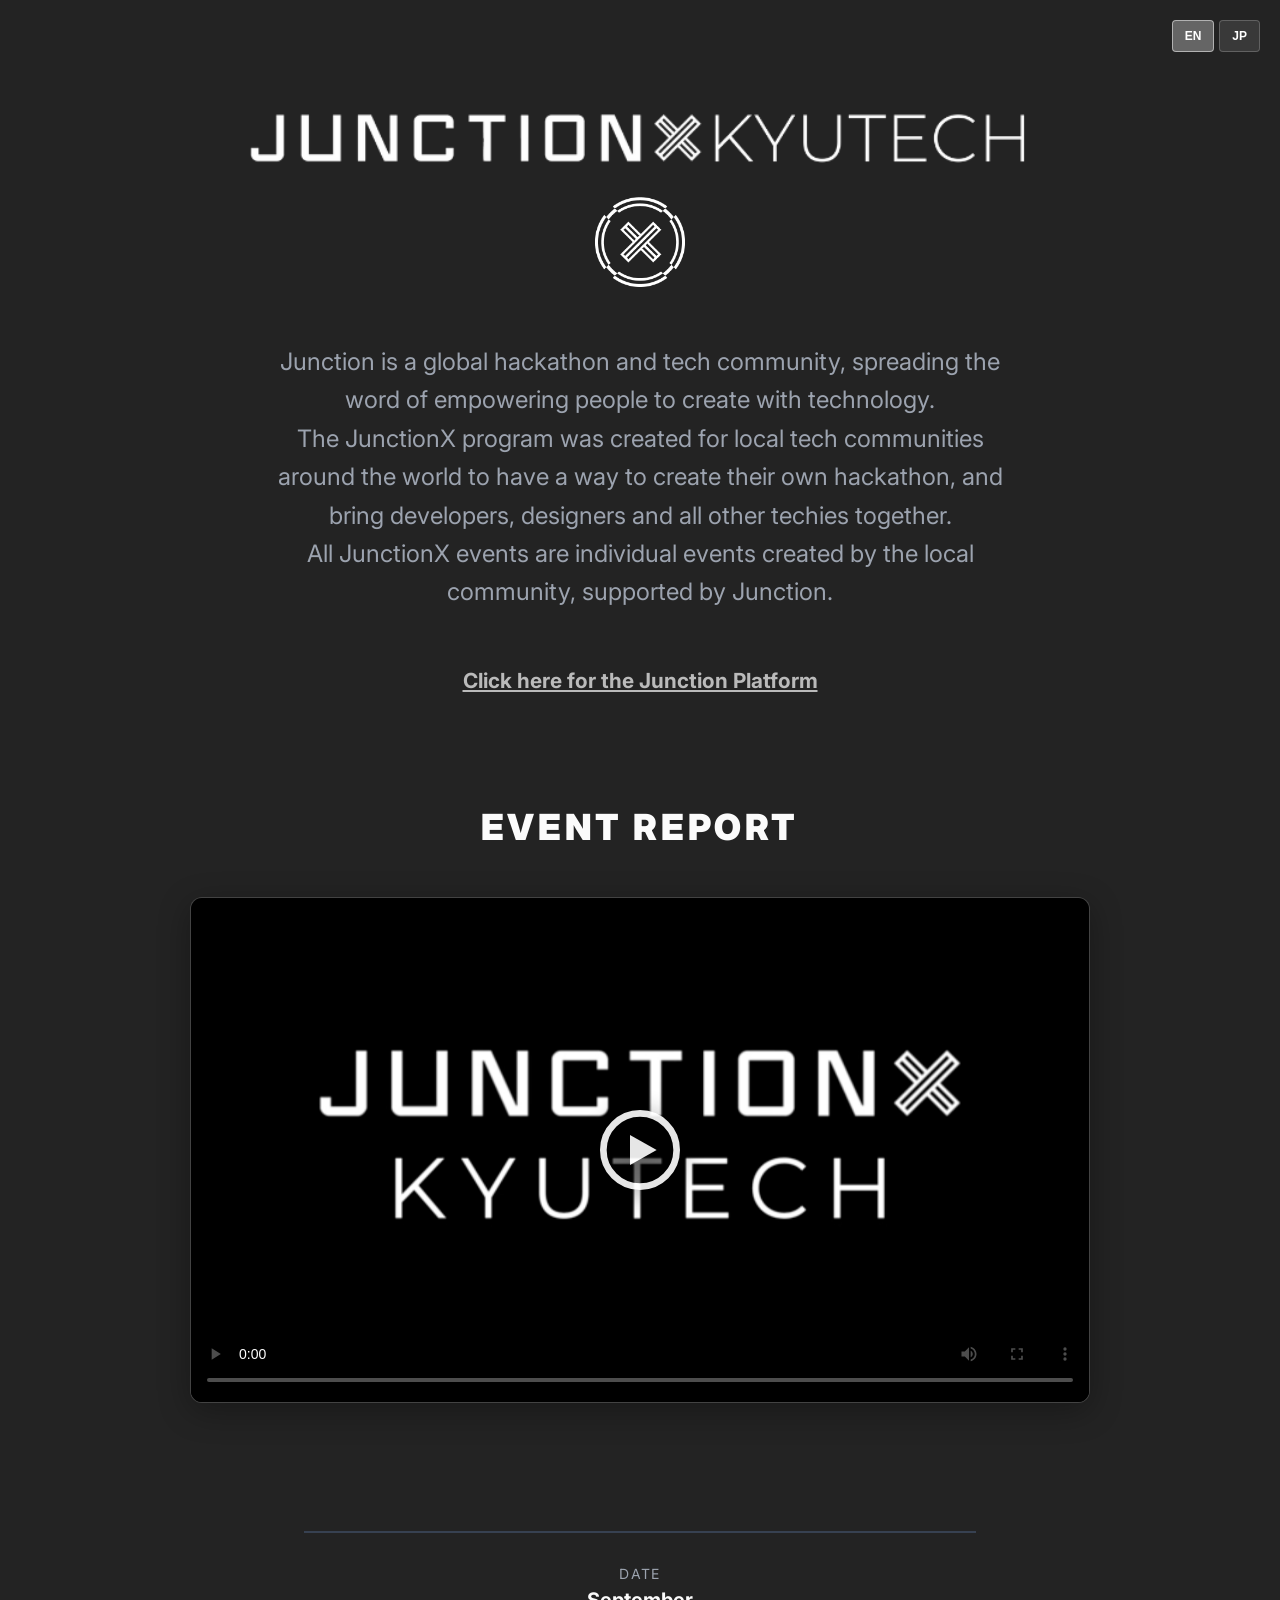
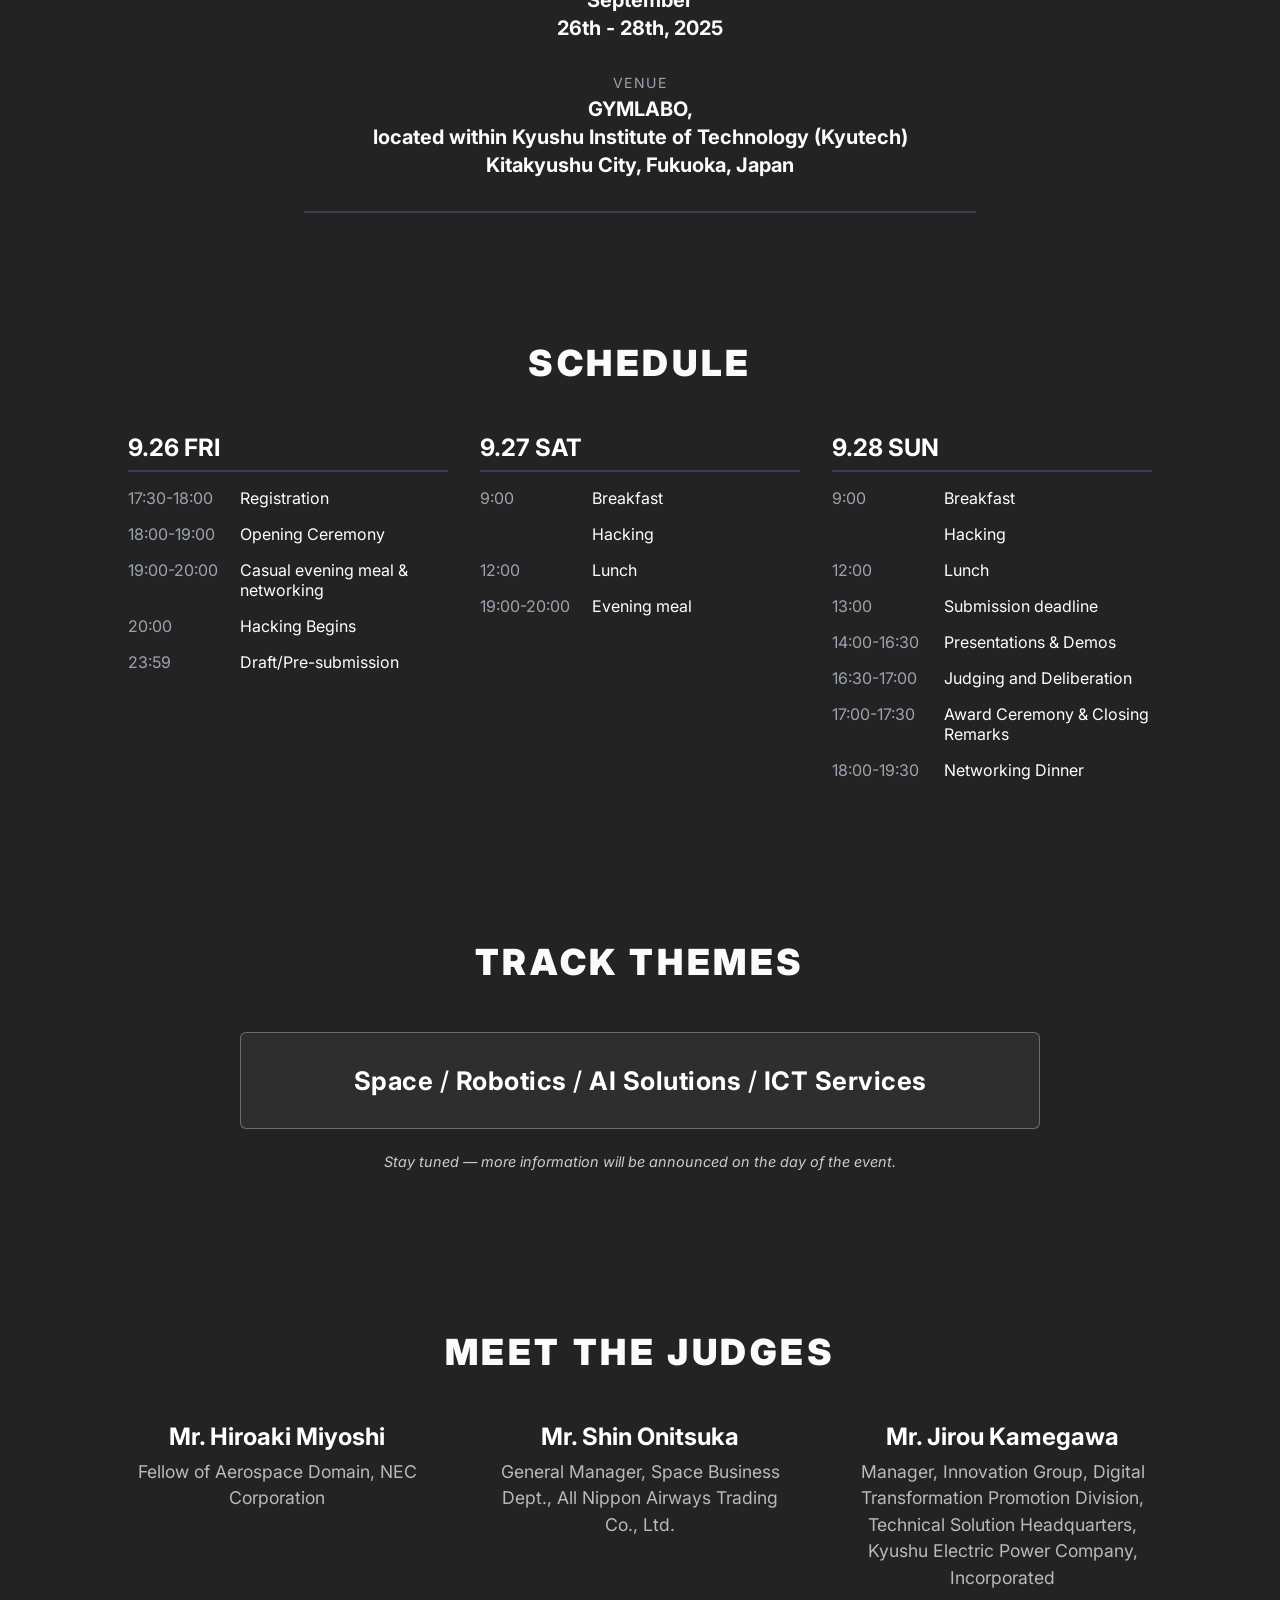
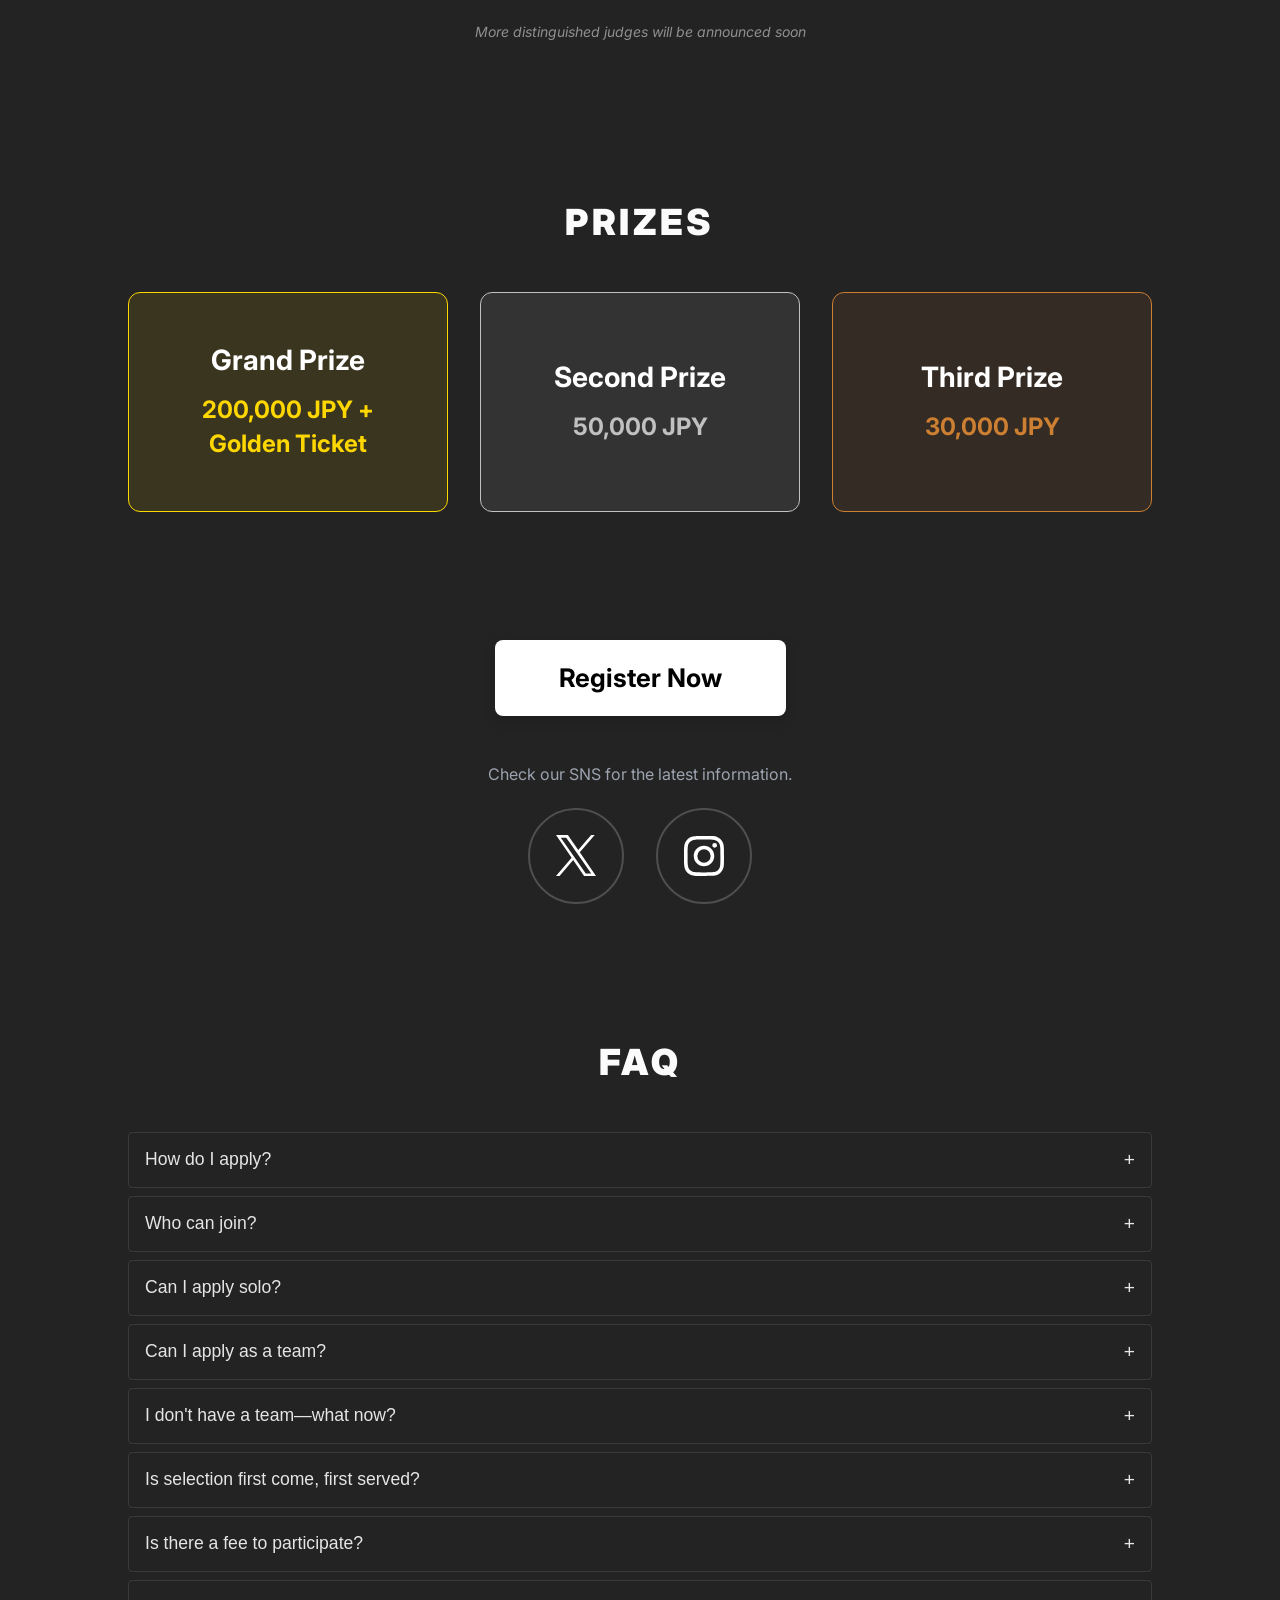
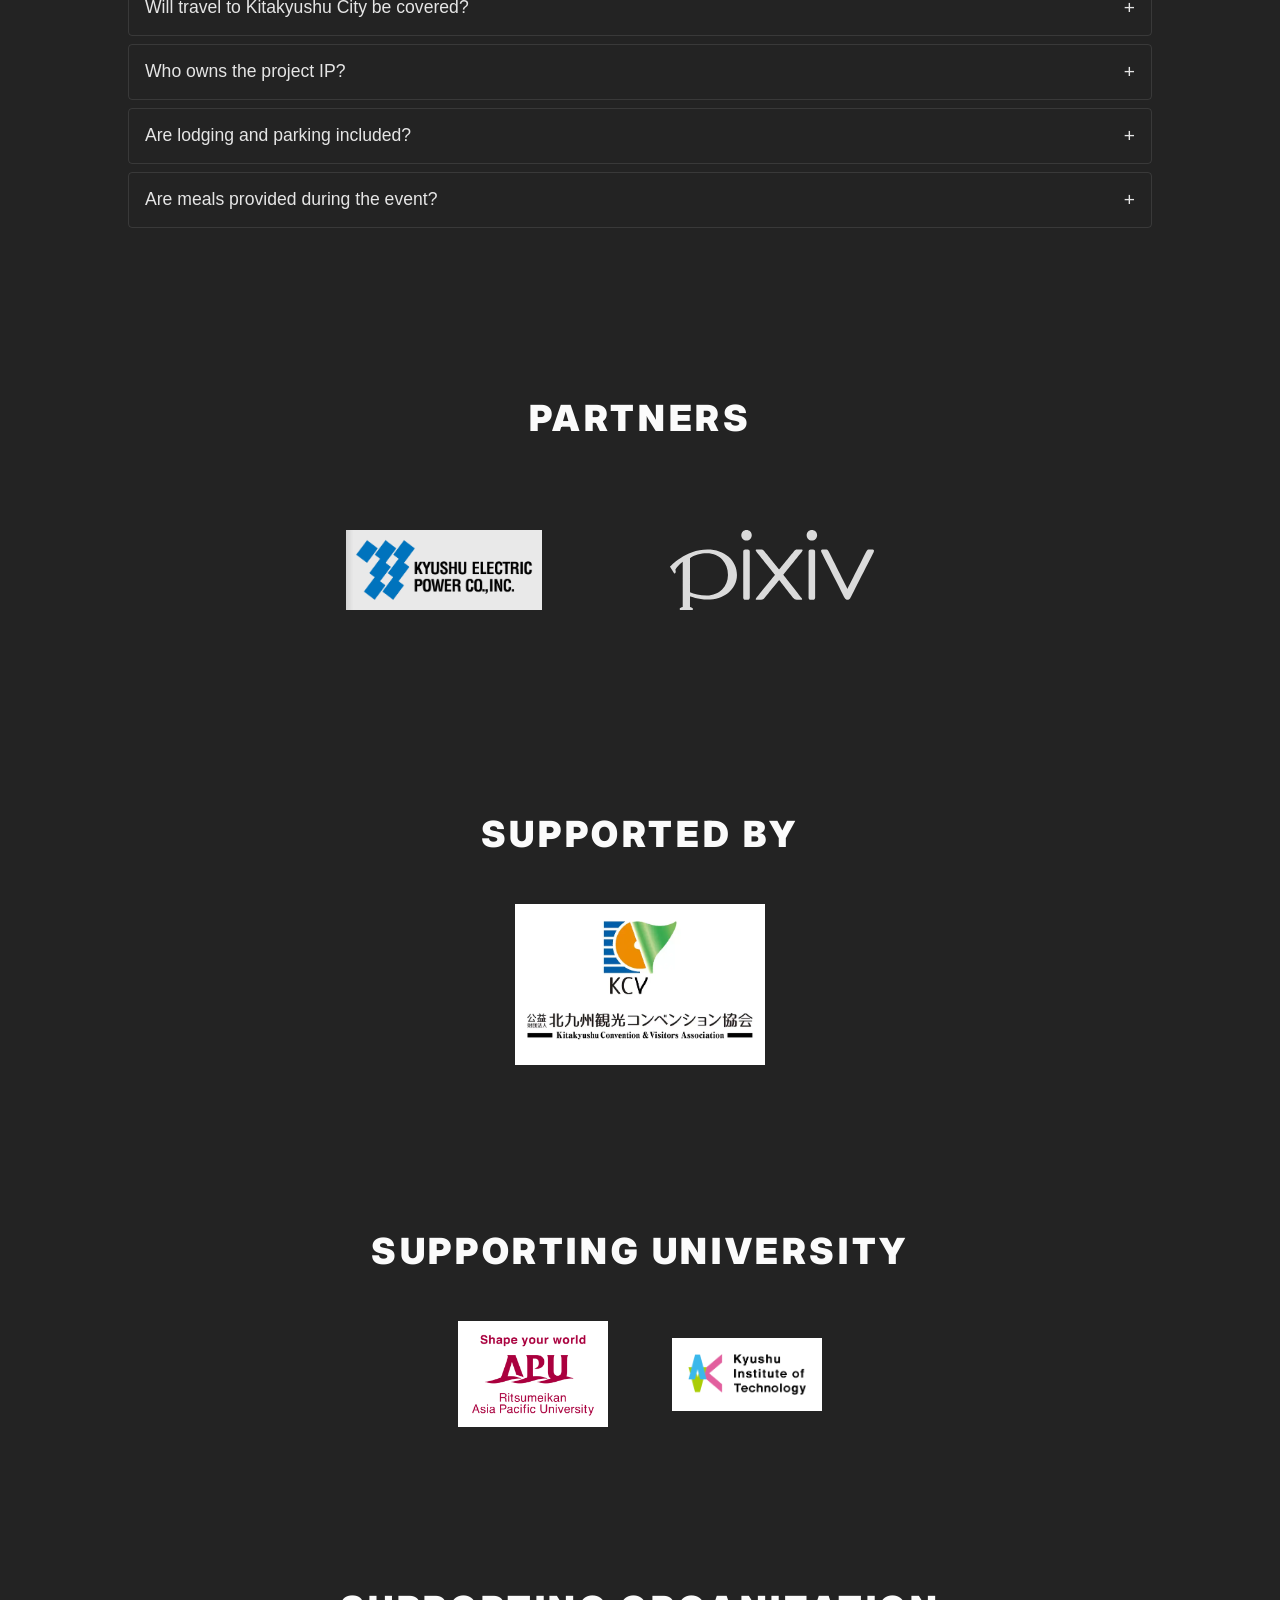
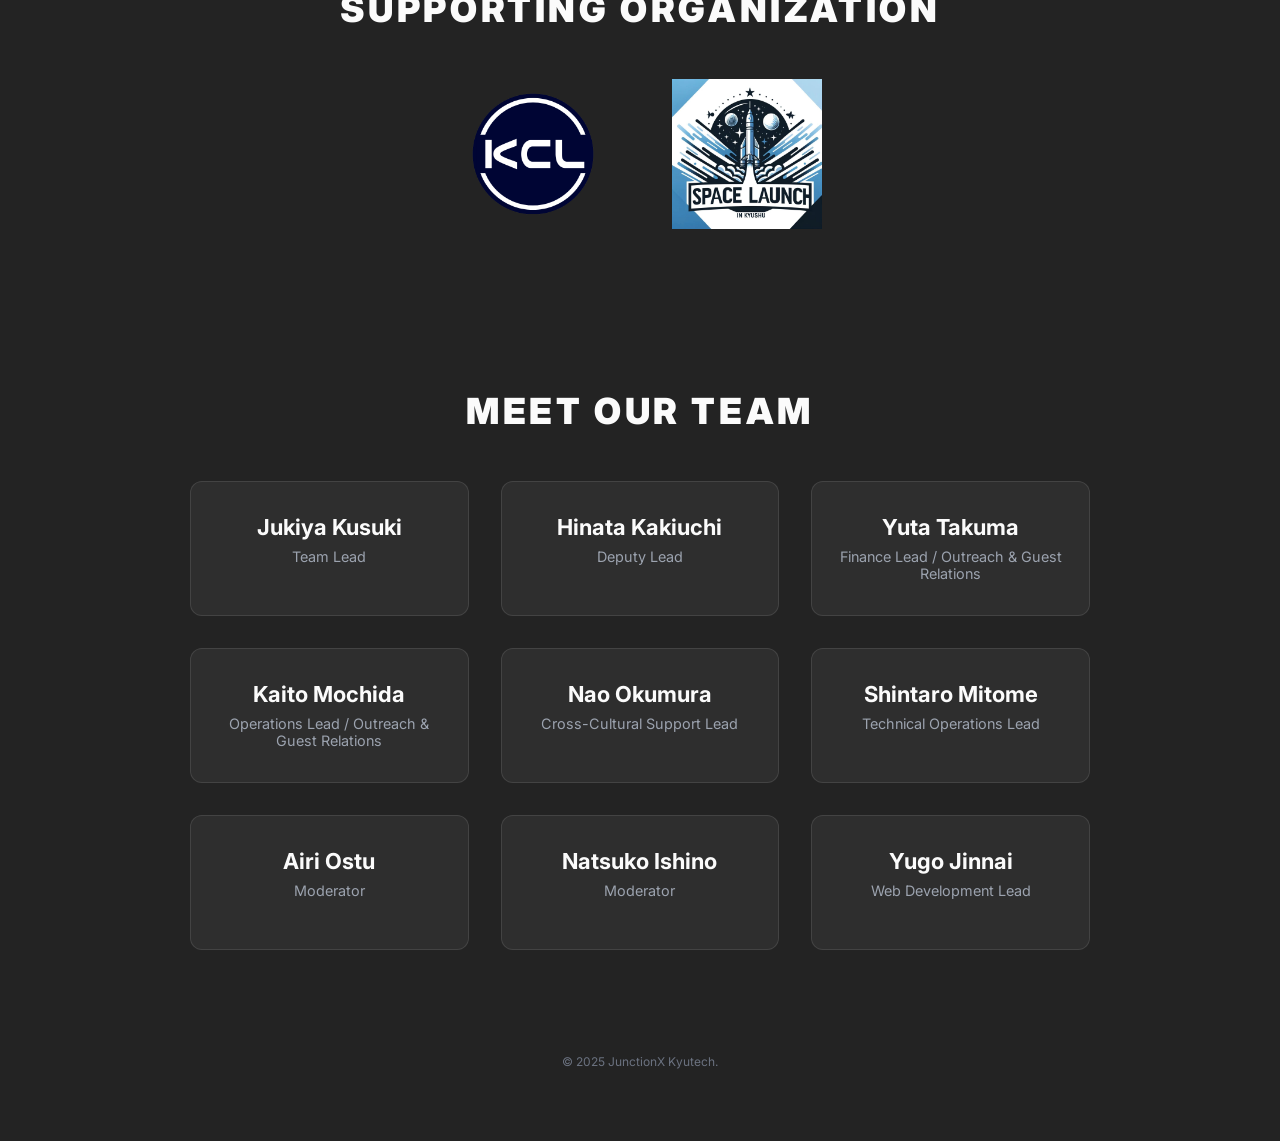
==== 2025/index.html @ 06c4f477 "2025用を別フォルダに移動" ====
<!DOCTYPE html>
<html lang="ja">
  <head>
    <meta charset="UTF-8" />
    <meta name="viewport" content="width=device-width, initial-scale=1.0" />

    <!-- Androidブラウザ向けの追加設定 -->
    <meta name="format-detection" content="telephone=no" />
    <meta name="mobile-web-app-capable" content="yes" />

    <title>
      JunctionX Kyutech | Hackathon 2025 at Kyushu Institute of Technology
    </title>
    <meta
      name="description"
      content="JunctionX Kyutech | A large-scale hackathon held Sept 26-28, 2025, at Kyushu Institute of Technology (Kitakyushu). Compete with ideas and technology to create the future. Register now!"
    />

    <!-- CSSファイル -->
    <link rel="stylesheet" href="style.css" />

    <!-- Google Fonts -->
    <link rel="preconnect" href="https://fonts.googleapis.com" />
    <link rel="preconnect" href="https://fonts.gstatic.com" crossorigin />

    <!-- ファビコン -->
    <link rel="icon" type="image/x-icon" href="images/favicon.ico" />
  </head>
  <body>
    <!-- 言語切り替えボタン -->
    <div class="language-switcher">
      <button id="lang-en" class="lang-btn active">EN</button>
      <button id="lang-ja" class="lang-btn">JP</button>
    </div>

    <div class="container">
      <main>
        <!-- メインタイトルとキャッチコピー -->
        <div class="main-title fade-in-up delay-1">
          <img
            src="images/junction-x-logo-pc.png"
            alt="JunctionX Kyutech Main Visual"
            class="main-visual-pc"
          />
          <img
            src="images/junction-x-logo-sp.png"
            alt="JunctionX Kyutech Main Visual"
            class="main-visual-sp"
          />
          <img
            src="images/junction-x-logo-circle.png"
            alt="Junction X Logo"
            class="logo"
          />
        </div>

        <!-- Junctionについて -->
        <div class="about-junction fade-in-up delay-1">
          <p
            class="about-text"
            data-en="Junction is a global hackathon and tech community, spreading the word of empowering people to create with technology. <br/>The JunctionX program was created for local tech communities around the world to have a way to create their own hackathon, and bring developers, designers and all other techies together. <br/>All JunctionX events are individual events created by the local community, supported by Junction."
            data-ja="Junctionは、テクノロジーを駆使して創造する力を広める、グローバルなハッカソンおよびテックコミュニティです。<br/>JunctionXは、世界各地のテックコミュニティが独自のハッカソンを開催し、開発者やデザイナーをはじめとする技術者が集う場を提供するために作られました。<br/>すべてのJunctionXイベントは、各地のコミュニティが主体となり、Junctionがサポートする形で個別に開催されています。"
          >
            Junction is a global hackathon and tech community, spreading the
            word of empowering people to create with technology. The JunctionX
            program was created for local tech communities around the world to
            have a way to create their own hackathon, and bring developers,
            designers and all other techies together. All JunctionX events are
            individual events created by the local community, supported by
            Junction.
          </p>
        </div>

        <!-- Junction Platform リンク -->
        <div class="junction-platform-link fade-in-up delay-2">
          <a
            href="https://eu.junctionplatform.com/events/junctionx-kyutech-3"
            target="_blank"
            class="platform-link"
            data-en="Click here for the Junction Platform"
            data-ja="Junction Platformはこちら"
          >
            Click here for the Junction Platform
          </a>
        </div>

        <!-- 動画セクション -->
        <section class="content-section video-section fade-in-up delay-2">
          <h2 class="section-title">EVENT REPORT</h2>
          <div class="video-container">
            <video
              id="eventVideo"
              controls
              preload="metadata"
              poster="images/video-thumbnail.png"
              loop
            >
              <source src="videos/report.mp4" type="video/mp4" />
              <p
                class="video-fallback"
                data-en="Your browser does not support the video tag. Please try using a modern browser."
                data-ja="お使いのブラウザは動画の再生に対応していません。最新のブラウザをご利用ください。"
              >
                Your browser does not support the video tag. Please try using a
                modern browser.
              </p>
            </video>
            <button class="video-play-button" id="videoPlayButton">
              <svg
                viewBox="0 0 24 24"
                fill="none"
                xmlns="http://www.w3.org/2000/svg"
              >
                <circle
                  cx="12"
                  cy="12"
                  r="11"
                  stroke="white"
                  stroke-width="2"
                  fill="rgba(0,0,0,0.5)"
                />
                <path d="M9 7.5L17 12L9 16.5V7.5Z" fill="white" />
              </svg>
            </button>
          </div>
        </section>

        <!-- イベント詳細 -->
        <div class="event-details fade-in-up delay-2">
          <div class="event-info">
            <div class="info-item">
              <p class="info-label" data-en="DATE" data-ja="開催日">DATE</p>
              <p
                class="info-value"
                data-en="September<br/>26th - 28th, 2025"
                data-ja="2025年9月26日〜28日"
              >
                September<br />26th - 28th, 2025
              </p>
            </div>
            <div class="info-item">
              <p class="info-label" data-en="VENUE" data-ja="会場">VENUE</p>
              <p
                class="info-value"
                data-en="GYMLABO, <br/>located within Kyushu Institute of Technology (Kyutech) <br/>Kitakyushu City, Fukuoka, Japan"
                data-ja="GYMLABO<br/>九州工業大学内<br/>福岡県北九州市"
              >
                GYMLABO, <br />
                located within Kyushu Institute of Technology (Kyutech) <br />
                Kitakyushu City, Fukuoka, Japan
              </p>
            </div>
          </div>
        </div>

        <!-- タイムテーブル -->
        <section class="content-section schedule-section fade-in-up delay-3">
          <h2 class="section-title">SCHEDULE</h2>
          <div class="schedule-grid">
            <!-- Day 1 -->
            <div class="day-schedule">
              <h3>9.26 FRI</h3>
              <ul>
                <li>
                  <time>17:30-18:00</time>
                  <span data-en="Registration" data-ja="受付"
                    >Registration</span
                  >
                </li>
                <li>
                  <time>18:00-19:00</time>
                  <span data-en="Opening Ceremony" data-ja="開会式"
                    >Opening Ceremony</span
                  >
                </li>
                <li>
                  <time>19:00-20:00</time>
                  <span
                    data-en="Casual evening meal & networking"
                    data-ja="軽食・懇親会"
                    >Casual evening meal & networking</span
                  >
                </li>
                <li>
                  <time>20:00</time>
                  <span data-en="Hacking Begins" data-ja="ハッキング開始"
                    >Hacking Begins</span
                  >
                </li>
                <li>
                  <time>23:59</time>
                  <span data-en="Draft/Pre-submission" data-ja="ドラフト提出"
                    >Draft/Pre-submission</span
                  >
                </li>
              </ul>
            </div>
            <!-- Day 2 -->
            <div class="day-schedule">
              <h3>9.27 SAT</h3>
              <ul>
                <li>
                  <time>9:00</time>
                  <span data-en="Breakfast" data-ja="朝食">Breakfast</span>
                </li>
                <li>
                  <time></time>
                  <span data-en="Hacking" data-ja="ハッキング">Hacking</span>
                </li>
                <li>
                  <time>12:00</time>
                  <span data-en="Lunch" data-ja="昼食">Lunch</span>
                </li>
                <li>
                  <time>19:00-20:00</time>
                  <span data-en="Evening meal" data-ja="夕食"
                    >Evening meal</span
                  >
                </li>
              </ul>
            </div>
            <!-- Day 3 -->
            <div class="day-schedule">
              <h3>9.28 SUN</h3>
              <ul>
                <li>
                  <time>9:00</time>
                  <span data-en="Breakfast" data-ja="朝食">Breakfast</span>
                </li>
                <li>
                  <time></time>
                  <span data-en="Hacking" data-ja="ハッキング">Hacking</span>
                </li>
                <li>
                  <time>12:00</time>
                  <span data-en="Lunch" data-ja="昼食">Lunch</span>
                </li>
                <li>
                  <time>13:00</time>
                  <span data-en="Submission deadline" data-ja="提出締切"
                    >Submission deadline</span
                  >
                </li>
                <li>
                  <time>14:00-16:30</time>
                  <span
                    data-en="Presentations & Demos"
                    data-ja="プレゼンテーション・デモ"
                    >Presentations & Demos</span
                  >
                </li>
                <li>
                  <time>16:30-17:00</time>
                  <span data-en="Judging and Deliberation" data-ja="審査"
                    >Judging and Deliberation</span
                  >
                </li>
                <li>
                  <time>17:00-17:30</time>
                  <span
                    data-en="Award Ceremony & Closing Remarks"
                    data-ja="表彰式・閉会式"
                    >Award Ceremony & Closing Remarks</span
                  >
                </li>
                <li>
                  <time>18:00-19:30</time>
                  <span data-en="Networking Dinner" data-ja="交流ディナー"
                    >Networking Dinner</span
                  >
                </li>
              </ul>
            </div>
          </div>
        </section>

        <!-- トラックテーマセクション -->
        <section
          class="content-section track-themes-section fade-in-up delay-3"
        >
          <h2 class="section-title">TRACK THEMES</h2>
          <div class="track-themes-content">
            <p class="track-themes-list">
              <strong class="track-highlight"
                >Space <span>/</span><br />
                Robotics <span>/</span><br />
                AI Solutions <span>/</span><br />
                ICT Services</strong
              >
            </p>
            <p class="track-themes-note">
              <span
                data-en="Stay tuned — more information will be announced on the day of the event."
                data-ja="続報をお待ちください。詳細はイベント当日に発表されます。"
                >Stay tuned — more information will be announced on the day of
                the event.</span
              >
            </p>
          </div>
        </section>

        <!-- 審査員セクション -->
        <section class="content-section judges-section fade-in-up delay-3">
          <h2 class="section-title">MEET THE JUDGES</h2>
          <div class="judges-grid">
            <div class="judge-item">
              <h3
                class="judge-name"
                data-en="Mr. Hiroaki Miyoshi"
                data-ja="三好 弘晃氏"
              >
                Mr. Hiroaki Miyoshi
              </h3>
              <p
                class="judge-title"
                data-en="Fellow of Aerospace Domain, NEC Corporation"
                data-ja="NEC Fellow（航空宇宙領域）"
              >
                Fellow of Aerospace Domain, NEC Corporation
              </p>
            </div>
            <div class="judge-item">
              <h3
                class="judge-name"
                data-en="Mr. Shin Onitsuka"
                data-ja="鬼塚 慎一郎氏"
              >
                Mr. Shin Onitsuka
              </h3>
              <p
                class="judge-title"
                data-en="General Manager, Space Business Dept., All Nippon Airways Trading Co., Ltd."
                data-ja="全日空商事株式会社<br/>宇宙ビジネス開発室  室長"
              >
                General Manager, Space Business Dept., All Nippon Airways
                Trading Co., Ltd.
              </p>
            </div>
            <div class="judge-item">
              <h3
                class="judge-name"
                data-en="Mr. Jirou Kamegawa"
                data-ja="亀川 滋郎氏"
              >
                Mr. Jirou Kamegawa
              </h3>
              <p
                class="judge-title"
                data-en="Manager, Innovation Group, Digital Transformation Promotion Division, Technical Solution Headquarters, Kyushu Electric Power Company, Incorporated"
                data-ja="九州電力株式会社<br/>テクニカルソリューション統括本部<br/>ＤＸ推進本部<br/>イノベーショングループ長"
              >
                Manager, Innovation Group, Digital Transformation Promotion
                Division, Technical Solution Headquarters, Kyushu Electric Power
                Company, Incorporated
              </p>
            </div>
          </div>
          <p
            class="judges-note"
            data-en="More distinguished judges will be announced soon"
            data-ja="追加の審査員は順次発表予定です"
          >
            More distinguished judges will be announced soon
          </p>
        </section>

        <!-- 賞金セクション -->
        <section class="content-section prizes-section fade-in-up delay-3">
          <h2 class="section-title">PRIZES</h2>
          <div class="prizes-grid">
            <div class="prize-item grand-prize">
              <h3 class="prize-title" data-en="Grand Prize" data-ja="最優秀賞">
                Grand Prize
              </h3>
              <p
                class="prize-amount"
                data-en="200,000 JPY + Golden Ticket"
                data-ja="200,000円 + ゴールデンチケット"
              >
                200,000 JPY + Golden Ticket
              </p>
            </div>
            <div class="prize-item second-prize">
              <h3 class="prize-title" data-en="Second Prize" data-ja="第2位">
                Second Prize
              </h3>
              <p class="prize-amount" data-en="50,000 JPY" data-ja="50,000円">
                50,000 JPY
              </p>
            </div>
            <div class="prize-item third-prize">
              <h3 class="prize-title" data-en="Third Prize" data-ja="第3位">
                Third Prize
              </h3>
              <p class="prize-amount" data-en="30,000 JPY" data-ja="30,000円">
                30,000 JPY
              </p>
            </div>
          </div>
        </section>

        <!-- 申し込みボタンとSNSリンク -->
        <div class="entry-section fade-in-up delay-4">
          <a
            href="#"
            class="entry-button"
            data-en="Register Now"
            data-ja="エントリーはこちら"
            >Register Now</a
          >
          <p
            class="sns-info"
            data-en="Check our SNS for the latest information."
            data-ja="最新情報はSNSでチェック"
          >
            Check our SNS for the latest information.
          </p>
          <div class="sns-links">
            <a
              href="https://x.com/junctionx_9tech"
              aria-label="X (formerly Twitter) Link"
              target="_blank"
              class="x-logo"
            >
              <img src="images/sns/x-logo.svg" alt="X Logo" />
            </a>
            <a
              href="https://www.instagram.com/junctionx_9tech"
              aria-label="Instagram Link"
              target="_blank"
              class="instagram-logo"
            >
              <img src="images/sns/instagram-logo.svg" alt="Instagram Logo" />
            </a>
          </div>
        </div>

        <!-- FAQ セクション -->
        <section class="content-section faq-section fade-in-up delay-4">
          <h2 class="section-title">FAQ</h2>
          <!-- FAQアイテムはfaq.jsで動的に生成されます -->
        </section>

        <!-- パートナーセクション -->
        <section
          class="content-section partners-section fade-in-up delay-3"
          id="partners-section"
          style="display: none"
        >
          <h2 class="section-title">PARTNERS</h2>
          <div class="partners-slider" id="partners-slider">
            <div class="partners-track" id="partners-track">
              <!-- パートナーロゴは JavaScript で動的に生成されます -->
            </div>
          </div>
        </section>

        <!-- Supported by セクション -->
        <section
          class="content-section supported-by-section fade-in-up delay-4"
        >
          <h2 class="section-title">SUPPORTED BY</h2>
          <div class="supported-by-logos">
            <div class="supported-by-logo junction">
              <img src="images/supporter/kcv.png" alt="kcv" class="kcv" />
            </div>
          </div>
        </section>

        <!-- Supporting University セクション -->
        <section
          class="content-section supporting-university-section fade-in-up delay-4"
        >
          <h2 class="section-title">SUPPORTING UNIVERSITY</h2>
          <div class="university-logos">
            <div class="university-logo apu">
              <img
                src="images/university/apu.png"
                alt="Ritsumeikan Asia Pacific University"
              />
            </div>
            <div class="university-logo kit">
              <img
                src="images/university/kit.png"
                alt="Kyushu Institute of Technology"
              />
            </div>
          </div>
        </section>

        <!-- Supporting Organization セクション -->
        <section
          class="content-section supporting-organization-section fade-in-up delay-4"
        >
          <h2 class="section-title">SUPPORTING ORGANIZATION</h2>
          <div class="organization-logos">
            <div class="organization-logo kcl">
              <img src="images/organization/kcl.png" alt="Kyutech Code Lab" />
            </div>
            <div class="organization-logo space-launch">
              <img
                src="images/organization/space-launch.jpg"
                alt="Space Launch"
              />
            </div>
          </div>
        </section>

        <!-- Meet Our Team セクション -->
        <section class="content-section team-section fade-in-up delay-4">
          <h2 class="section-title">MEET OUR TEAM</h2>
          <div class="team-grid">
            <div class="team-member">
              <h3 class="member-name">Jukiya Kusuki</h3>
              <p class="member-role">Team Lead</p>
            </div>
            <div class="team-member">
              <h3 class="member-name">Hinata Kakiuchi</h3>
              <p class="member-role">Deputy Lead</p>
            </div>
            <div class="team-member">
              <h3 class="member-name">Yuta Takuma</h3>
              <p class="member-role">
                Finance Lead / Outreach & Guest Relations
              </p>
            </div>
            <div class="team-member">
              <h3 class="member-name">Kaito Mochida</h3>
              <p class="member-role">
                Operations Lead / Outreach & Guest Relations
              </p>
            </div>
            <div class="team-member">
              <h3 class="member-name">Nao Okumura</h3>
              <p class="member-role">Cross-Cultural Support Lead</p>
            </div>
            <div class="team-member">
              <h3 class="member-name">Shintaro Mitome</h3>
              <p class="member-role">Technical Operations Lead</p>
            </div>
            <div class="team-member">
              <h3 class="member-name">Airi Ostu</h3>
              <p class="member-role">Moderator</p>
            </div>
            <div class="team-member">
              <h3 class="member-name">Natsuko Ishino</h3>
              <p class="member-role">Moderator</p>
            </div>
            <div class="team-member">
              <h3 class="member-name">Yugo Jinnai</h3>
              <p class="member-role">Web Development Lead</p>
            </div>
          </div>
        </section>
      </main>

      <!-- フッター -->
      <footer class="fade-in-up delay-5">
        <p class="footer-text">&copy; 2025 JunctionX Kyutech.</p>
      </footer>
    </div>

    <!-- JavaScript ファイルを読み込みます -->
    <script src="script/partners.js"></script>
    <script src="script/faq.js"></script>
    <script src="script/script.js"></script>
    <script src="script/i18n.js"></script>
  </body>
</html>
---- 2025/style.css ----
/* Google Fonts (Inter) を読み込みます */
@import url("https://fonts.googleapis.com/css2?family=Inter:wght@400;700;900&display=swap");

/* リセットCSS */
* {
  margin: 0;
  padding: 0;
  box-sizing: border-box;
}

/* HTML要素とBody要素の背景色を明示的に設定（Androidブラウザ対応） */
html {
  background-color: #232323;
  background: #232323;
}

/* Interフォントを全体に適用します */
body {
  font-family: "Inter", "Noto Sans JP", sans-serif;
  -webkit-font-smoothing: antialiased;
  -moz-osx-font-smoothing: grayscale;
  background-color: #232323;
  background: #232323; /* Androidブラウザ用のフォールバック */
  color: #fbfbfb;
  min-height: 100vh; /* 高さを確実に設定 */
}

/* 言語切り替えボタンのスタイル */
.language-switcher {
  position: fixed;
  top: 20px;
  right: 20px;
  z-index: 1000;
  display: flex;
  gap: 5px;
}

.lang-btn {
  padding: 8px 12px;
  background: rgba(255, 255, 255, 0.1);
  border: 1px solid rgba(255, 255, 255, 0.2);
  color: white;
  border-radius: 4px;
  cursor: pointer;
  font-size: 12px;
  font-weight: bold;
  transition: all 0.3s ease;
}

.lang-btn:hover {
  background: rgba(255, 255, 255, 0.2);
}

.lang-btn.active {
  background: rgba(255, 255, 255, 0.3);
  border-color: rgba(255, 255, 255, 0.5);
}

@media (max-width: 768px) {
  .language-switcher {
    top: 10px;
    right: 10px;
  }
}

/* コンテナスタイル */
.container {
  max-width: 1200px;
  margin: 3rem auto;
  padding: 0 1.5rem;
  min-height: 100vh;
  display: flex;
  display: -webkit-flex; /* Androidブラウザ用 */
  flex-direction: column;
  -webkit-flex-direction: column; /* Androidブラウザ用 */
  align-items: center;
  -webkit-align-items: center; /* Androidブラウザ用 */
  justify-content: center;
  -webkit-justify-content: center; /* Androidブラウザ用 */
  text-align: center;
}

/* メインコンテンツ */
main {
  display: flex;
  display: -webkit-flex; /* Androidブラウザ用 */
  flex-direction: column;
  -webkit-flex-direction: column; /* Androidブラウザ用 */
  align-items: center;
  -webkit-align-items: center; /* Androidブラウザ用 */
  justify-content: center;
  -webkit-justify-content: center; /* Androidブラウザ用 */
  width: 100%;
}

/* メインタイトル */
.main-title {
  display: flex;
  flex-direction: column;
  align-items: center;
  gap: 2rem;
  padding-top: 4rem;

  .main-visual-pc {
    width: 120%;
    /* max-width: 900px; */
    height: auto;
  }
}

.main-visual-sp {
  display: none;
}

@media (max-width: 768px) {
  .main-title {
    padding-top: 2rem;
  }

  .main-visual-pc {
    display: none;
  }

  .main-visual-sp {
    display: block;
    width: 90%;
  }
}

/* ロゴ画像 */
.logo {
  width: 90px;
  height: auto;
}

/* イベント詳細セクション */
.event-details {
  margin: 3rem 0;
  border-top: 2px solid #374151;
  border-bottom: 2px solid #374151;
  width: 100%;
  max-width: 42rem;
  padding: 2rem 0;
}

.event-info {
  display: flex;
  flex-direction: column;
  align-items: center;
  gap: 2rem;
}

.info-item {
  text-align: center;
}

.info-label {
  font-size: 0.875rem;
  color: #9ca3af;
  letter-spacing: 0.1em;
  margin-bottom: 0.25rem;
}

.info-value {
  font-size: 1.25rem;
  font-weight: 700;
  line-height: 1.4;
}

/* Junctionについてセクション */
.about-junction {
  max-width: 800px;
  padding: 1.5rem;
  margin-top: 2rem;
  line-height: 1.6;
  color: #9ca3af;
}

.about-text {
  font-size: 1.25rem;
}

/* Junction Platform リンク */
.junction-platform-link {
  margin: 2rem 0;
}

.platform-link {
  color: #fbfbfb;
  text-decoration: underline;
  font-size: 1.3rem;
  font-weight: 700;
  opacity: 0.7;
  transition: all 0.3s ease;
}

.platform-link:hover {
  color: #d1d5db;
  opacity: 1;
  text-decoration: underline;
}

/* エントリーセクション */
.entry-section {
  width: 100%;
  margin: 3rem;
}

.entry-button {
  background-color: #ffffff;
  color: #000000;
  font-weight: 700;
  font-size: 1.5rem;
  padding: 1.25rem 3.5rem;
  text-decoration: none;
  display: inline-block;
  border: none;
  border-radius: 8px;
  cursor: pointer;
  transition: all 0.3s ease;
  box-shadow: 0 4px 12px rgba(0, 0, 0, 0.15);
  transform: translateY(0);
}

.entry-button:hover {
  background-color: #f0f0f0;
  transform: translateY(-2px);
  box-shadow: 0 6px 16px rgba(0, 0, 0, 0.2);
}

/* モバイル表示での調整 */
@media (max-width: 768px) {
  .entry-button {
    font-size: 1.3rem;
    padding: 1.1rem 2.5rem;
  }
}

/* SNSリンクセクション */
.sns-info {
  margin-top: 3rem;
  margin-bottom: 1.5rem;
  color: #9ca3af;
}

.sns-links {
  display: flex;
  justify-content: center;
  gap: 2rem;
  margin-top: 1rem;
  font-size: 1.125rem;
}

.x-logo,
.instagram-logo {
  display: flex;
  align-items: center;
  justify-content: center;
  width: 6rem;
  height: 6rem;
  border: 2px solid rgba(255, 255, 255, 0.2);
  border-radius: 50%;

  transition: all 0.3s ease;

  img {
    width: 2.5rem;
    height: auto;
  }
}

.x-logo:hover,
.instagram-logo:hover {
  background-color: rgba(255, 255, 255, 0.1);
  border-color: rgba(255, 255, 255, 0.4);
}

.instagram-logo {
  margin-bottom: 0.5rem;
}

/* フッター */
footer {
  width: 100%;
  padding: 1.5rem;
  text-align: center;
}

.footer-text {
  font-size: 0.75rem;
  color: #6b7280;
}

/* アニメーション */
.fade-in-up {
  animation: fadeInUp 1s ease-out forwards;
  opacity: 0;
}

@keyframes fadeInUp {
  from {
    opacity: 0;
    transform: translateY(20px);
  }
  to {
    opacity: 1;
    transform: translateY(0);
  }
}

/* 単純なフェードイン（タイムテーブルで使用） */
.fade-in {
  opacity: 0;
  animation: fadeIn 0.9s ease-out forwards;
}

@keyframes fadeIn {
  from {
    opacity: 0;
  }
  to {
    opacity: 1;
  }
}

/* アニメーションの遅延を設定 */
.delay-1 {
  animation-delay: 0.2s;
}

.delay-2 {
  animation-delay: 0.4s;
}

.delay-3 {
  animation-delay: 0.6s;
}

.delay-4 {
  animation-delay: 0.8s;
}

.delay-5 {
  animation-delay: 1s;
}

/* パートナーセクション */
.partners-section {
  width: 100vw;
  margin: 0;
}

.partners-slider {
  width: 70%;
  min-width: 450px;
  overflow: hidden;
  position: relative;
  padding: 2rem 0;
  margin: 0 auto;
  -webkit-mask-image: linear-gradient(
    to right,
    transparent,
    #000 10%,
    #000 90%,
    transparent
  );
  mask-image: linear-gradient(
    to right,
    transparent,
    #000 10%,
    #000 90%,
    transparent
  );
}

.partners-track {
  display: flex;
  align-items: center;
  width: fit-content;
  animation: none; /* 初期状態ではアニメーションを無効にする */
}

.partners-track.animated {
  animation: scroll 8s linear infinite;
}

.partner-logo {
  flex: 0 0 auto;
  height: 100px;
  display: flex;
  align-items: center;
  justify-content: center;
  margin: 0 4rem;
}

/* 白背景が必要なロゴ用のスタイル */
.partner-logo.white-bg img {
  background: rgba(255, 255, 255, 0.9);
  padding: 0.5rem;
}

.partner-logo img {
  max-height: 80px;
  min-width: 60px;
  max-width: 350px;
  object-fit: contain;
  filter: brightness(1) contrast(1);
  transition: filter 0.3s ease;
}

/* 白背景でない場合のimg要素のスタイルは従来通り */
.partner-logo:not(.white-bg) img {
  filter: brightness(0.8) contrast(1.2);
}

/* 無限スライドアニメーション */
@keyframes scroll {
  0% {
    transform: translateX(0);
  }
  100% {
    transform: translateX(-50%);
  }
}

/* パートナーが少数の場合の中央配置 */
.partners-track.static {
  animation: none !important;
  justify-content: center;
  width: 100%;
}

.partners-slider.static {
  -webkit-mask-image: none;
  mask-image: none;
}

/* レスポンシブデザイン */
@media (max-width: 768px) {
  .partners-slider {
    width: 90%;
    min-width: 300px;
  }
  .partner-logo {
    height: 70px;
    margin: 0 2rem;
  }
  .partner-logo img {
    max-height: 50px;
    min-width: 40px;
  }
}

/* FAQ セクション */
.faq-section {
  width: 100%;
  max-width: 800px;
  margin: 0 auto;
  text-align: left;
}

.faq-item {
  margin-bottom: 0.5rem;
  border: 1px solid rgba(251, 251, 251, 0.1);
  border-radius: 4px;
  overflow: hidden;
}

.faq-question {
  width: 100%;
  padding: 1rem;
  background: transparent;
  border: none;
  color: rgba(251, 251, 251, 0.9);
  font-size: 1rem;
  font-weight: 500;
  text-align: left;
  cursor: pointer;
  display: flex;
  justify-content: space-between;
  align-items: center;
  transition: background-color 0.2s ease;
}

.faq-question:hover {
  background-color: rgba(251, 251, 251, 0.05);
}

.faq-question:focus {
  outline: none;
  background-color: rgba(251, 251, 251, 0.05);
}

.faq-icon {
  font-size: 1.2rem;
  transition: transform 0.3s ease;
}

.faq-question[aria-expanded="true"] .faq-icon {
  transform: rotate(45deg);
}

.faq-answer {
  max-height: 0;
  overflow: hidden;
  transition: max-height 0.3s ease;
  background-color: rgba(251, 251, 251, 0.02);
  text-align: left;

  a {
    color: #ffffff;
    text-decoration: underline;
  }
}

.faq-answer.active {
  max-height: 200px;
}

.faq-answer p {
  padding: 1rem;
  margin: 0;
  font-size: 0.9rem;
  line-height: 1.5;
  color: rgba(251, 251, 251, 0.7);
  text-align: left;
}

/* タイムテーブル（SCHEDULE）セクション */
.schedule-section {
  text-align: left; /* スケジュールセクションのみ左寄せ */
}

.schedule-section * {
  text-align: left; /* スケジュールセクション内の全要素を左寄せ */
}

.schedule-section .section-title {
  text-align: center; /* タイトルのみ中央寄せを維持 */
}

/* 共通セクションスタイル */
.content-section {
  width: 100%;
  max-width: 64rem;
  margin: 4rem auto;
  text-align: center;
}

/* 動画セクション */
.video-section {
  margin: 4rem auto;
}

.video-container {
  position: relative;
  width: 100%;
  max-width: 900px;
  margin: 0 auto;
  border-radius: 12px;
  overflow: hidden;
  box-shadow: 0 8px 32px rgba(0, 0, 0, 0.3);
  background: rgba(255, 255, 255, 0.05);
  border: 1px solid rgba(255, 255, 255, 0.1);
  aspect-ratio: 16 / 9;
}

.video-container video {
  position: absolute;
  top: 0;
  left: 0;
  width: 100%;
  height: 100%;
  object-fit: cover;
  background: #000;
}

.video-play-button {
  position: absolute;
  top: 50%;
  left: 50%;
  transform: translate(-50%, -50%);
  width: 80px;
  height: 80px;
  background: none;
  border: none;
  cursor: pointer;
  z-index: 10;
  transition: all 0.3s ease;
  opacity: 0.9;
}

.video-play-button:hover {
  opacity: 1;
  transform: translate(-50%, -50%) scale(1.1);
}

.video-play-button svg {
  width: 100%;
  height: 100%;
  filter: drop-shadow(0 4px 12px rgba(0, 0, 0, 0.5));
}

.video-play-button.hidden {
  opacity: 0 !important;
  pointer-events: none !important;
  transition: opacity 0.3s ease;
}

/* デスクトップのみでhover時に再生ボタンを表示 */
@media (hover: hover) and (pointer: fine) {
  .video-container:hover .video-play-button.hidden {
    opacity: 0.4 !important;
    pointer-events: auto !important;
  }

  .video-container:hover .video-play-button.hidden:hover {
    opacity: 0.8 !important;
  }
}

.video-fallback {
  padding: 3rem 2rem;
  color: rgba(251, 251, 251, 0.7);
  font-size: 1rem;
  text-align: center;
  line-height: 1.6;
}

@media (max-width: 768px) {
  .video-section {
    margin: 2.5rem auto;
  }

  .video-container {
    border-radius: 8px;
  }

  .video-fallback {
    padding: 2rem 1rem;
    font-size: 0.9rem;
  }
}

/* 共通見出しスタイル */
.section-title {
  font-size: 2rem;
  font-weight: 900;
  margin-bottom: 3rem;
  color: #fbfbfb;
  letter-spacing: 0.1em;
  text-align: center;
}

.schedule-grid {
  display: grid;
  grid-template-columns: 1fr;
  gap: 2.5rem;
}

.day-schedule h3 {
  font-size: 1.5rem;
  font-weight: 700;
  color: #ffffff;
  margin-bottom: 1rem;
  padding-bottom: 0.5rem;
  border-bottom: 2px solid #374151;
}

.day-schedule ul {
  list-style: none;
  padding: 0;
  margin: 0;
}

.day-schedule li {
  display: flex;
  align-items: flex-start;
  margin-bottom: 1rem;
}

.day-schedule li:last-child {
  margin-bottom: 0;
}

.day-schedule time {
  width: 6rem;
  flex: 0 0 auto;
  color: #9ca3af;
  font-size: 1rem;
  margin-right: 1rem;
}

.day-schedule span {
  flex: 1;
  color: #ffffff;
  font-size: 1rem;
}

/* レスポンシブデザイン */
@media (min-width: 768px) {
  .content-section {
    margin: 5rem auto;
  }

  .section-title {
    font-size: 2.25rem;
  }

  .schedule-grid {
    grid-template-columns: repeat(3, minmax(0, 1fr));
    gap: 2rem;
  }

  .main-title {
    font-size: 6rem;
  }

  .about-text {
    font-size: 1.5rem;
  }

  .entry-button {
    font-size: 1.6rem;
    padding: 1.4rem 4rem;
  }

  .faq-question {
    font-size: 1.1rem;
  }

  .faq-answer p {
    font-size: 1rem;
  }
}

/* 審査員（JUDGES）セクション */
.judges-section {
  text-align: center;
}

.judges-grid {
  display: flex;
  flex-direction: column;
  gap: 2rem;
  margin-bottom: 2rem;
}

.judge-item {
  text-align: center;
}

.judge-name {
  font-size: 1.25rem;
  font-weight: 700;
  color: #ffffff;
  margin-bottom: 0.5rem;
}

.judge-title {
  font-size: 1rem;
  color: rgba(251, 251, 251, 0.7);
  line-height: 1.5;
}

.judges-note {
  font-size: 0.875rem;
  color: rgba(251, 251, 251, 0.5);
  font-style: italic;
  text-align: center;
}

/* 賞金（PRIZES）セクション */
.prizes-section {
  text-align: center;
}

.prizes-grid {
  display: grid;
  grid-template-columns: 1fr;
  gap: 2rem;
}

.prize-item {
  background: rgba(255, 255, 255, 0.05);
  border: 1px solid rgba(255, 255, 255, 0.1);
  border-radius: 12px;
  padding: 2.5rem 2rem;
  transition: all 0.3s ease;
  display: flex;
  flex-direction: column;
  justify-content: center;
  align-items: center;
  min-height: 200px;
}

.prize-item:hover {
  background: rgba(255, 255, 255, 0.08);
  border-color: rgba(255, 255, 255, 0.2);
}

.grand-prize {
  border-color: #ffd700;
  background: rgba(255, 215, 0, 0.1);
}

.grand-prize:hover {
  background: rgba(255, 215, 0, 0.15);
  border-color: #ffd700;
}

.second-prize {
  border-color: #c0c0c0;
  background: rgba(192, 192, 192, 0.1);
}

.second-prize:hover {
  background: rgba(192, 192, 192, 0.15);
  border-color: #c0c0c0;
}

.third-prize {
  border-color: #cd7f32;
  background: rgba(205, 127, 50, 0.1);
}

.third-prize:hover {
  background: rgba(205, 127, 50, 0.15);
  border-color: #cd7f32;
}

.prize-title {
  font-size: 1.5rem;
  font-weight: 700;
  color: #ffffff;
  margin-bottom: 1rem;
  text-align: center;
}

.prize-amount {
  font-size: 1.25rem;
  color: #fbfbfb;
  font-weight: 600;
  text-align: center;
  line-height: 1.4;
}

.grand-prize .prize-amount {
  color: #ffd700;
  font-weight: 700;
}

.second-prize .prize-amount {
  color: #c0c0c0;
  font-weight: 700;
}

.third-prize .prize-amount {
  color: #cd7f32;
  font-weight: 700;
}

/* レスポンシブデザイン（賞金セクション用） */
@media (min-width: 768px) {
  .judges-grid {
    flex-direction: row;
    justify-content: center;
    gap: 4rem;
  }

  .judge-item {
    flex: 1;
    max-width: 300px;
  }

  .judge-name {
    font-size: 1.5rem;
  }

  .judge-title {
    font-size: 1.1rem;
  }

  .prizes-grid {
    grid-template-columns: repeat(3, 1fr);
    gap: 2rem;
  }

  .prize-item {
    padding: 3rem 2.5rem;
    min-height: 220px;
  }

  .prize-title {
    font-size: 1.75rem;
  }

  .prize-amount {
    font-size: 1.5rem;
  }
}

/* Supporting University セクション */
.supporting-university-section {
  text-align: center;
}

.university-logos {
  display: flex;
  justify-content: center;
  align-items: center;
  gap: 3rem;
}

.university-logo {
  max-width: 120px;
  height: auto;
  transition: transform 0.3s ease;
}

.university-logo img {
  width: 100%;
  height: auto;
  display: block;
}

/* kit.png の背景を白に設定 */
.university-logo.kit {
  background-color: white;
  padding: 1rem;
}

/* レスポンシブデザイン */
@media (min-width: 768px) {
  .university-logos {
    gap: 4rem;
  }

  .university-logo {
    max-width: 150px;
  }
}

/* Supporting Organization セクション */
.supporting-organization-section {
  text-align: center;
}

.organization-logos {
  display: flex;
  justify-content: center;
  align-items: center;
  gap: 3rem;
}

.organization-logo {
  max-width: 120px;
  height: auto;
  transition: transform 0.3s ease;
}

.organization-logo img {
  width: 100%;
  height: auto;
  display: block;
}

/* レスポンシブデザイン */
@media (min-width: 768px) {
  .organization-logos {
    gap: 4rem;
  }

  .organization-logo {
    max-width: 150px;
  }
}

/* Meet Our Team セクション */
.team-section {
  text-align: center;
}

.team-grid {
  display: grid;
  grid-template-columns: repeat(auto-fit, minmax(250px, 1fr));
  gap: 2rem;
  max-width: 900px;
  margin: 0 auto;
}

.team-member {
  display: flex;
  flex-direction: column;
  align-items: center;
  padding: 1.5rem;
  background: rgba(255, 255, 255, 0.05);
  border-radius: 12px;
  transition: all 0.3s ease;
  border: 1px solid rgba(255, 255, 255, 0.1);
}

.team-member:hover {
  background: rgba(255, 255, 255, 0.08);
  transform: scale(1.03);
  border-color: rgba(255, 255, 255, 0.2);
}

.member-name {
  font-size: 1.25rem;
  font-weight: 700;
  color: #fbfbfb;
  margin-bottom: 0.5rem;
}

.member-role {
  font-size: 1rem;
  color: #9ca3af;
  font-weight: 400;
}

/* レスポンシブデザイン */
@media (min-width: 768px) {
  .team-grid {
    grid-template-columns: repeat(3, 1fr);
  }

  .team-member {
    height: 135px;
    padding: 2rem 1.5rem;
  }

  .member-name {
    font-size: 1.375rem;
  }

  .member-role {
    font-size: 0.9rem;
  }
}

@media (max-width: 767px) {
  .team-grid {
    grid-template-columns: 1fr;
    gap: 1.5rem;
  }

  .team-member {
    padding: 1.25rem;
  }
}

/* Track Themes セクション */
.track-themes-section {
  text-align: center;
}

.track-themes-content {
  max-width: 800px;
  margin: 0 auto;
}

.track-themes-list {
  margin-bottom: 1.5rem;
}

.track-highlight {
  font-size: 1.6rem;
  font-weight: 700;
  color: #ffffff;
  display: block;
  padding: 2rem 1.5rem;
  border: 1px solid rgba(255, 255, 255, 0.3);
  border-radius: 6px;
  background-color: rgba(255, 255, 255, 0.05);
  backdrop-filter: blur(5px);
  transition: all 0.3s ease;
  letter-spacing: 0.5px;

  span {
    font-weight: 500;
  }
}

.track-highlight:hover {
  background-color: rgba(255, 255, 255, 0.1);
  border-color: rgba(255, 255, 255, 0.5);
}

.track-themes-note {
  font-size: 0.9rem;
  color: #cccccc;
  font-style: italic;
}

/* Supporter セクション */
.supported-by-logos,
.kcv {
  width: 250px !important;
  height: auto;
  margin: 0 auto;
}

/* レスポンシブデザイン */
@media (min-width: 768px) {
  .track-highlight {
    br {
      display: none;
    }
  }
}

@media (max-width: 768px) {
  .track-highlight {
    font-size: 1.3rem;
    padding: 1.5rem 1rem;

    br {
      display: none;
    }
  }
}

@media (max-width: 480px) {
  .track-highlight {
    font-size: 1.1rem;
    padding: 1rem 0.8rem;
    line-height: 2rem;

    span {
      display: none;
    }

    br {
      display: block;
    }
  }
}
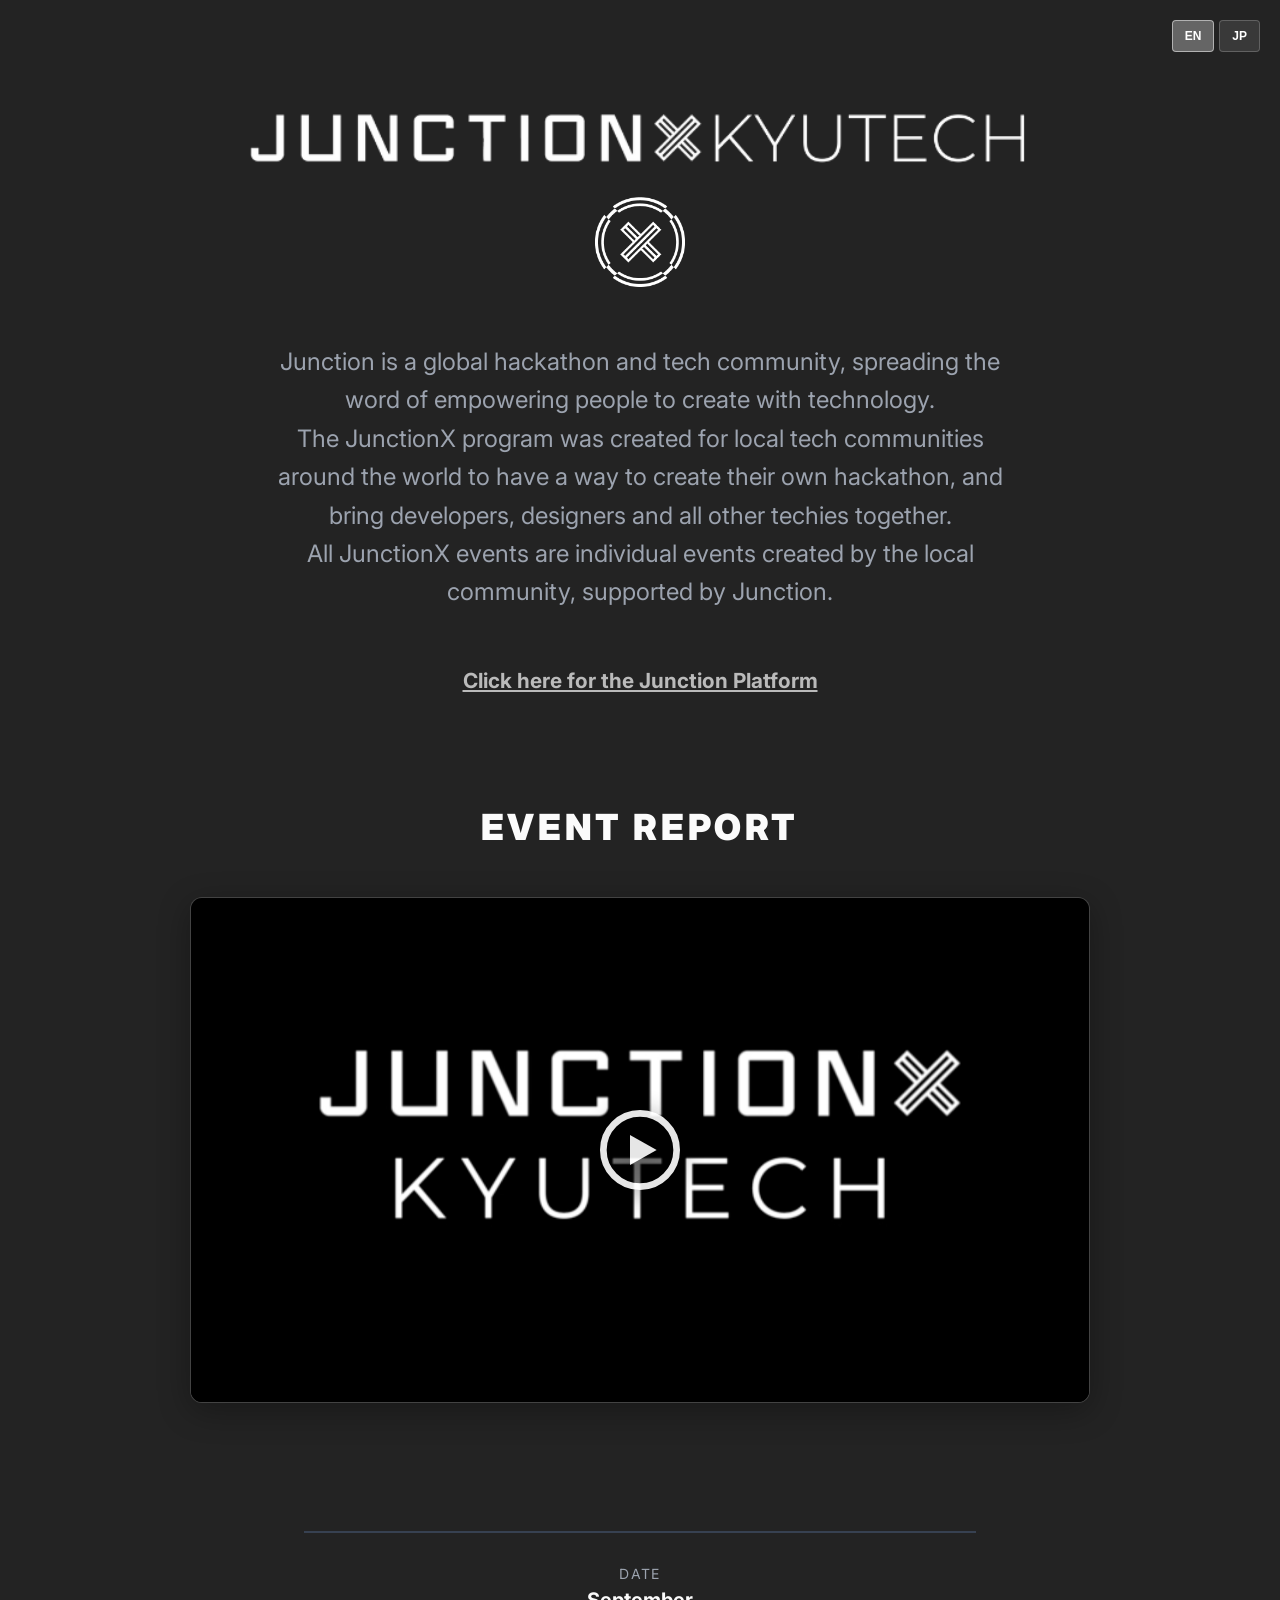
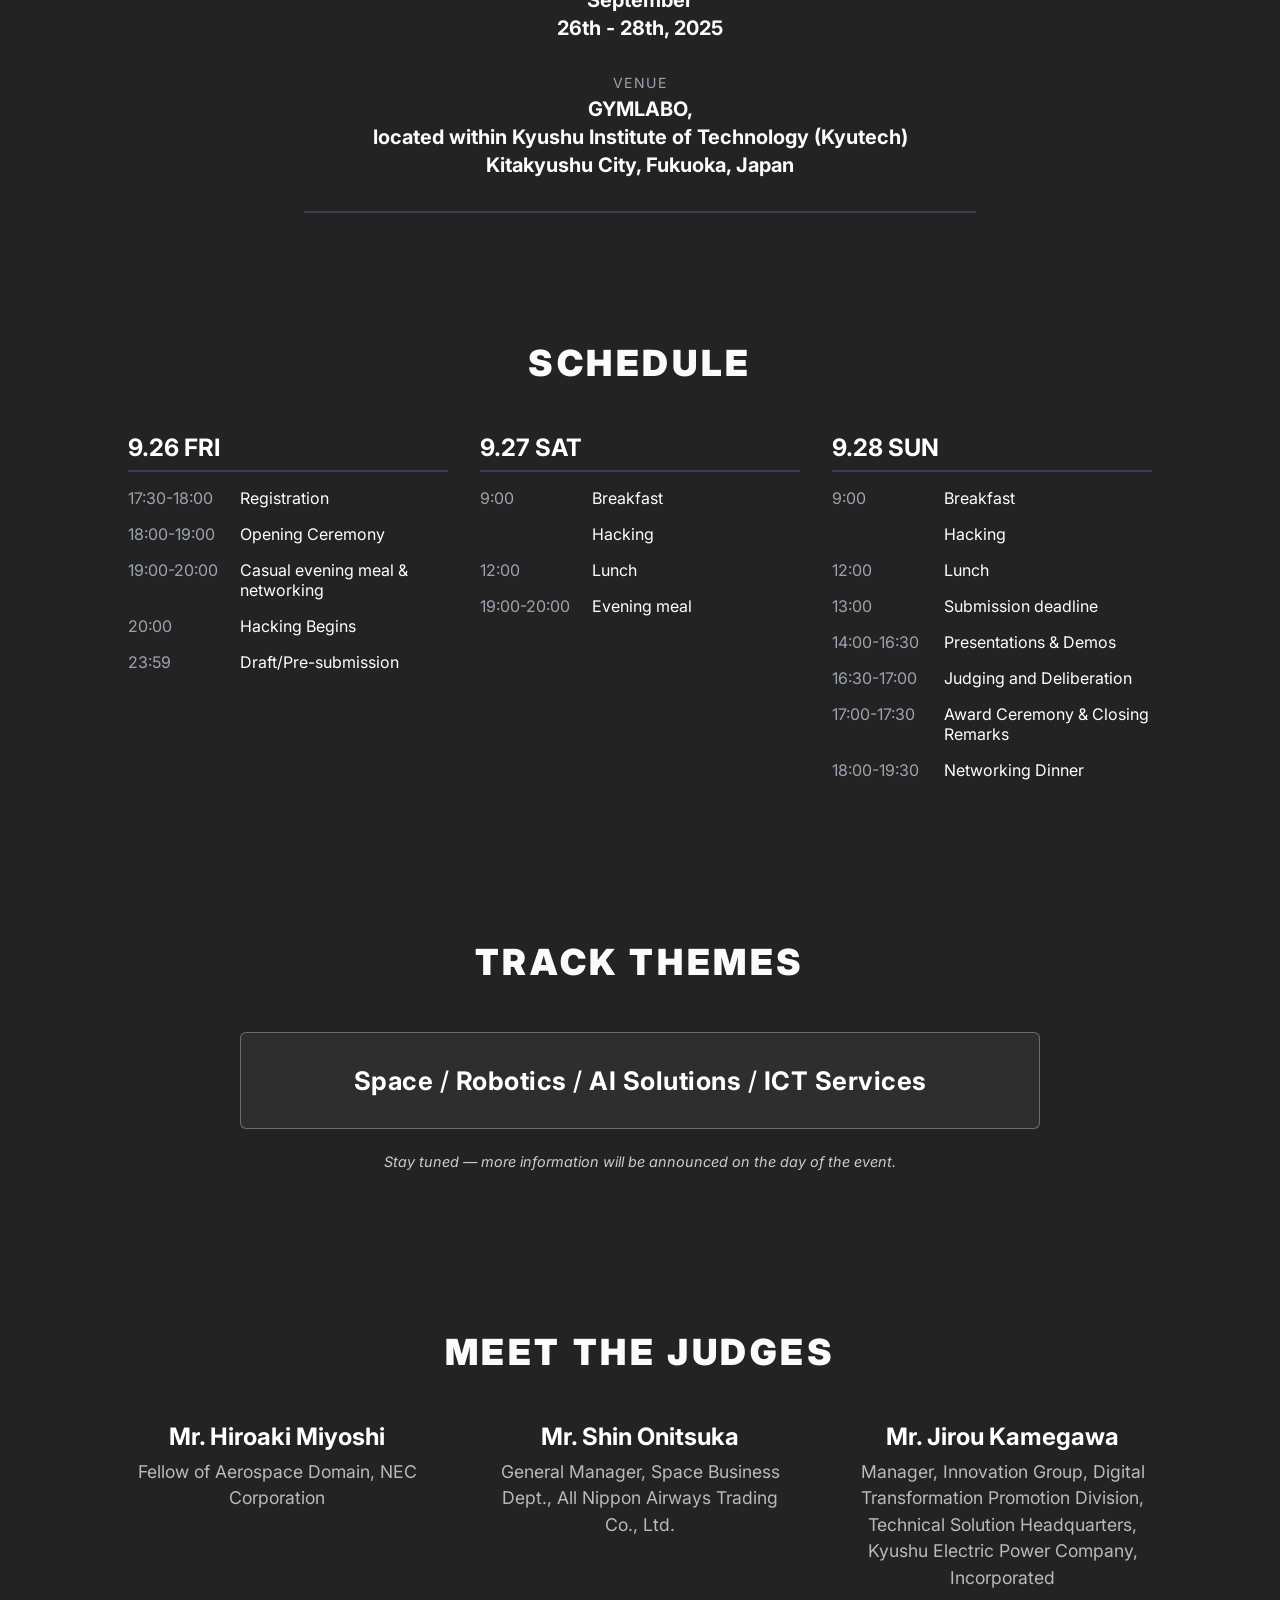
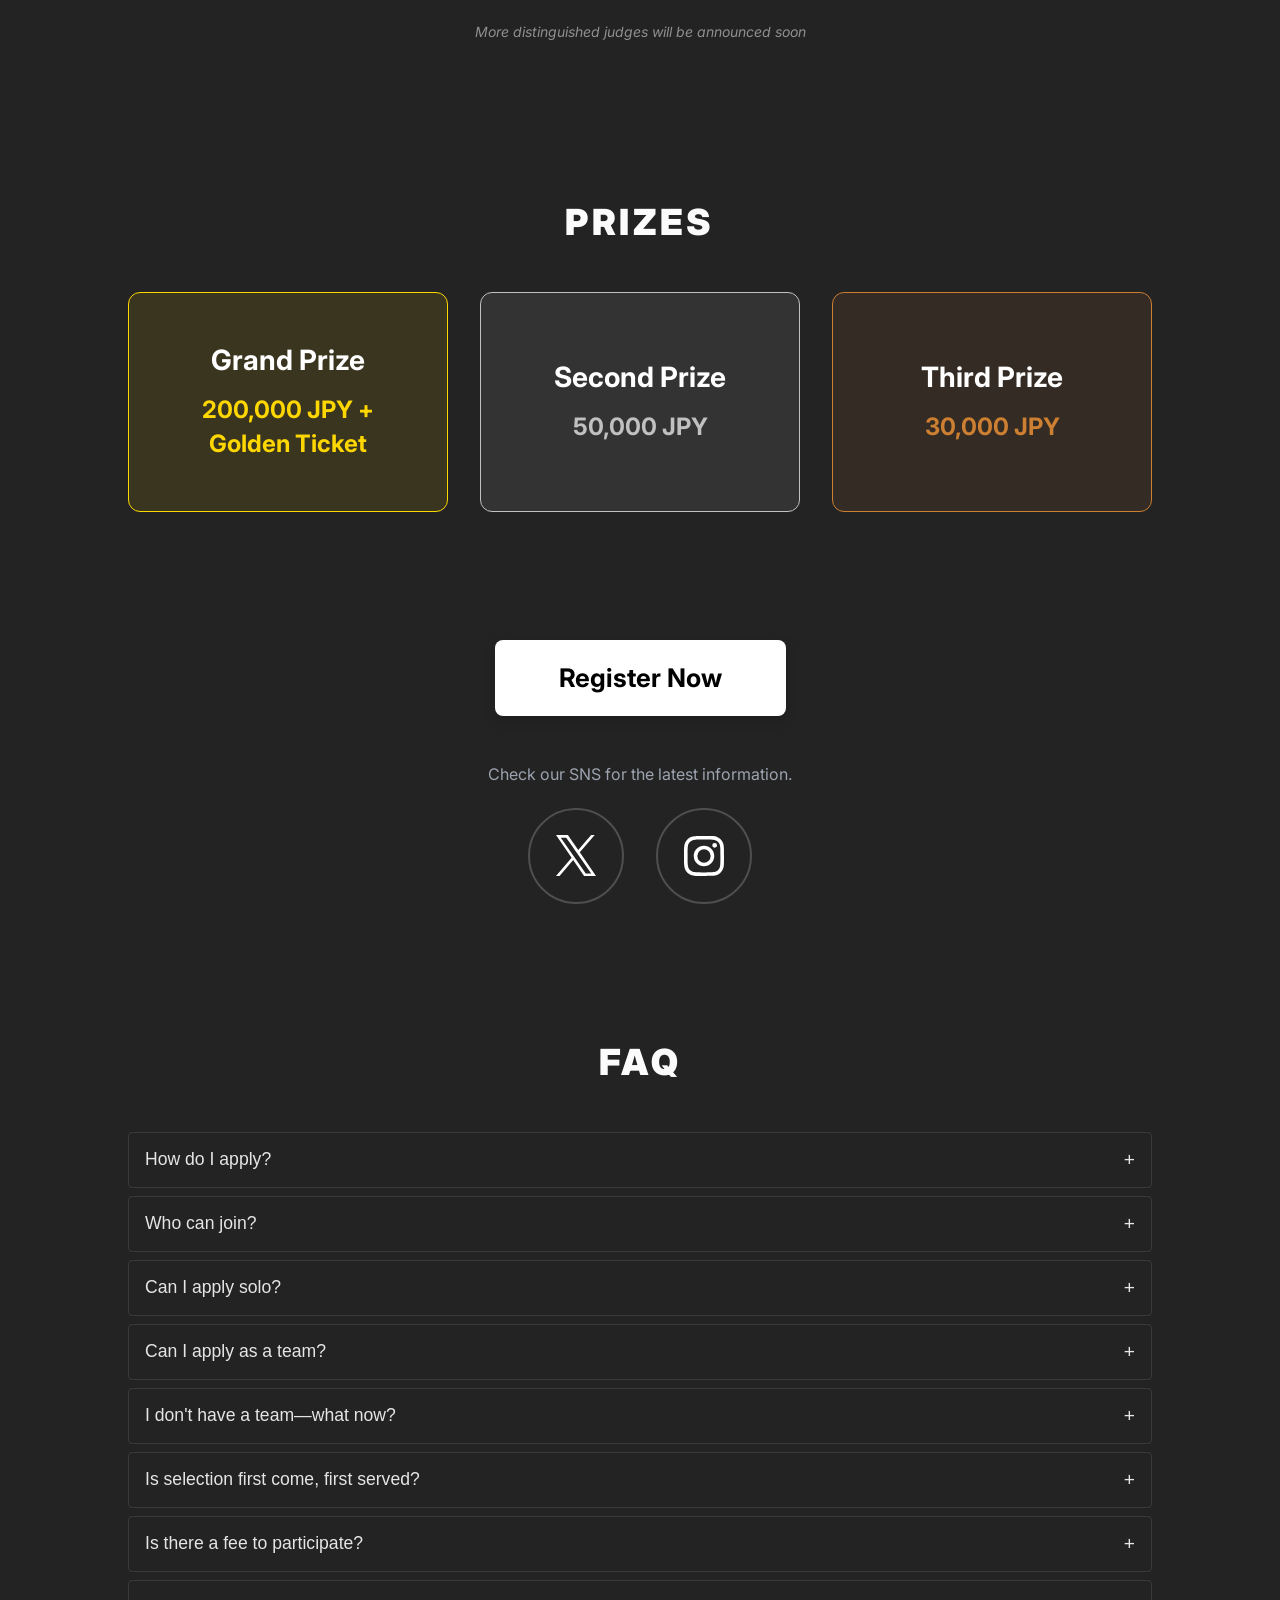
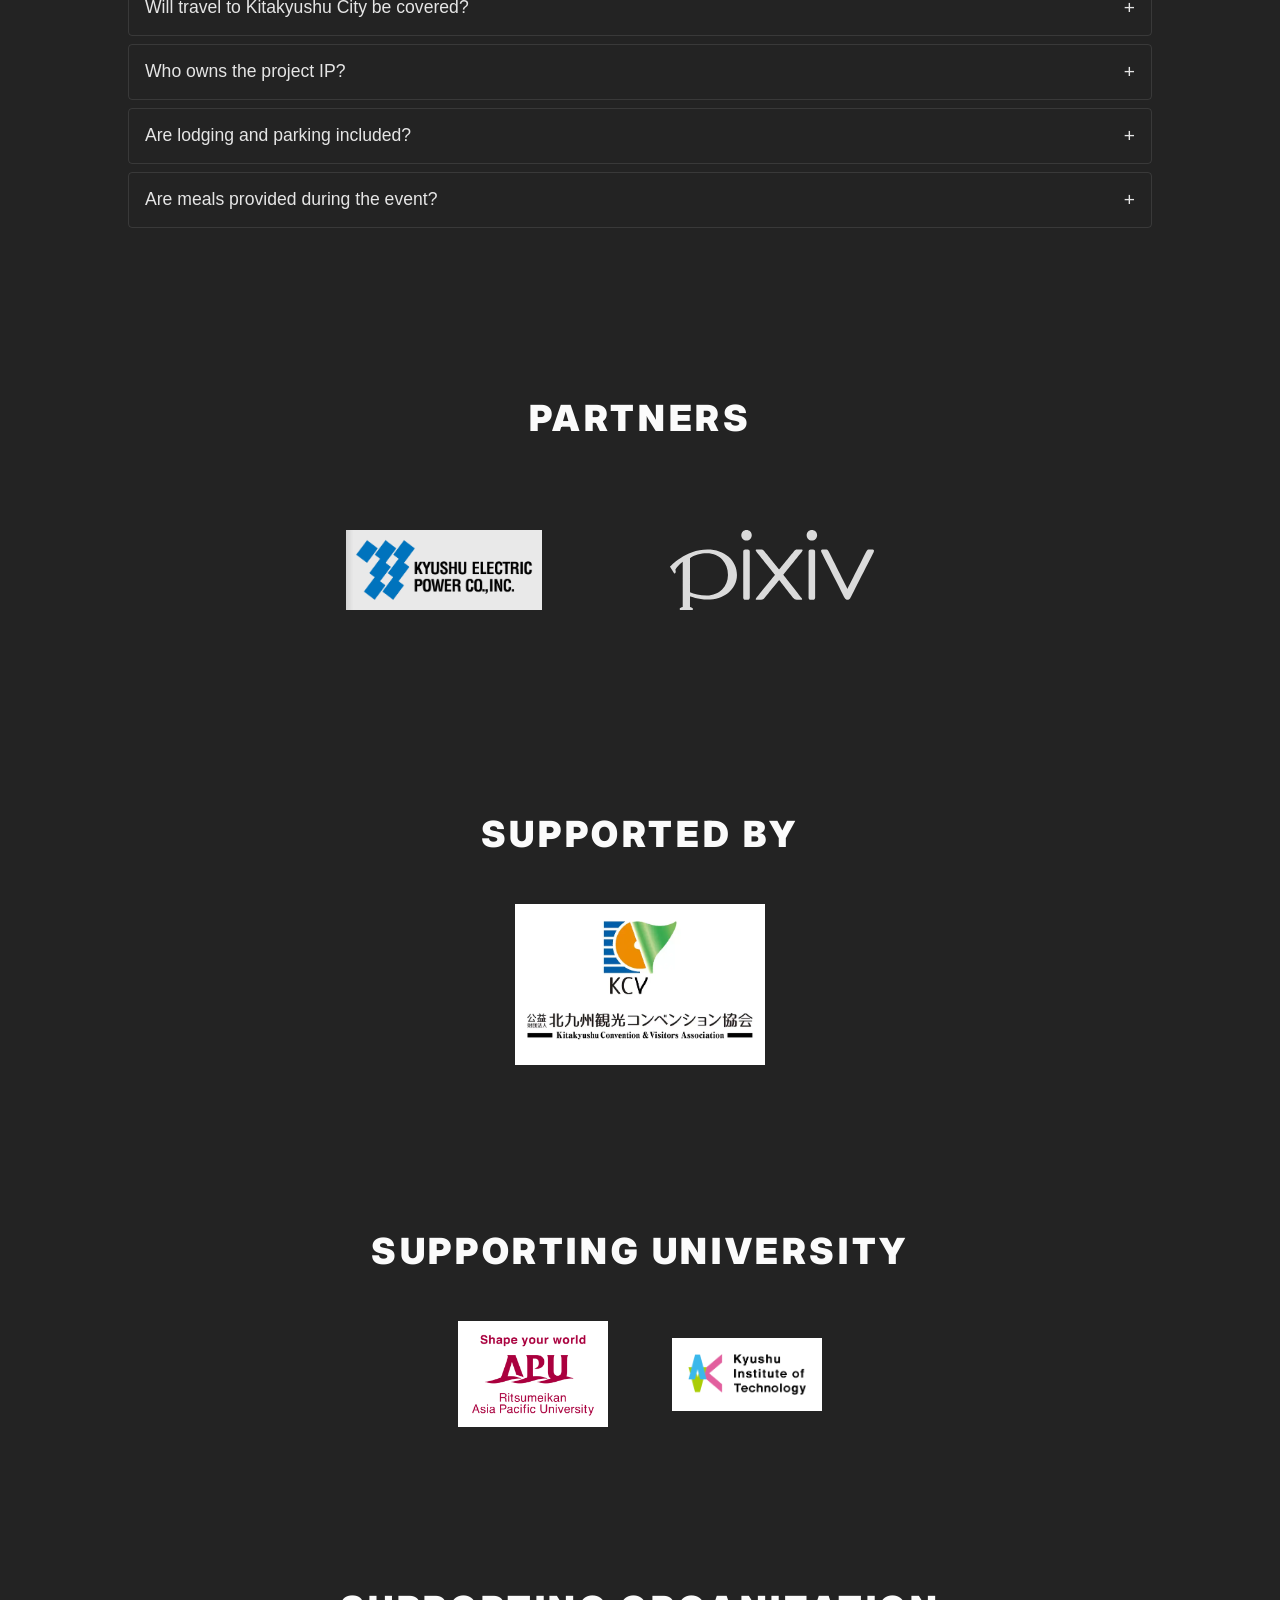
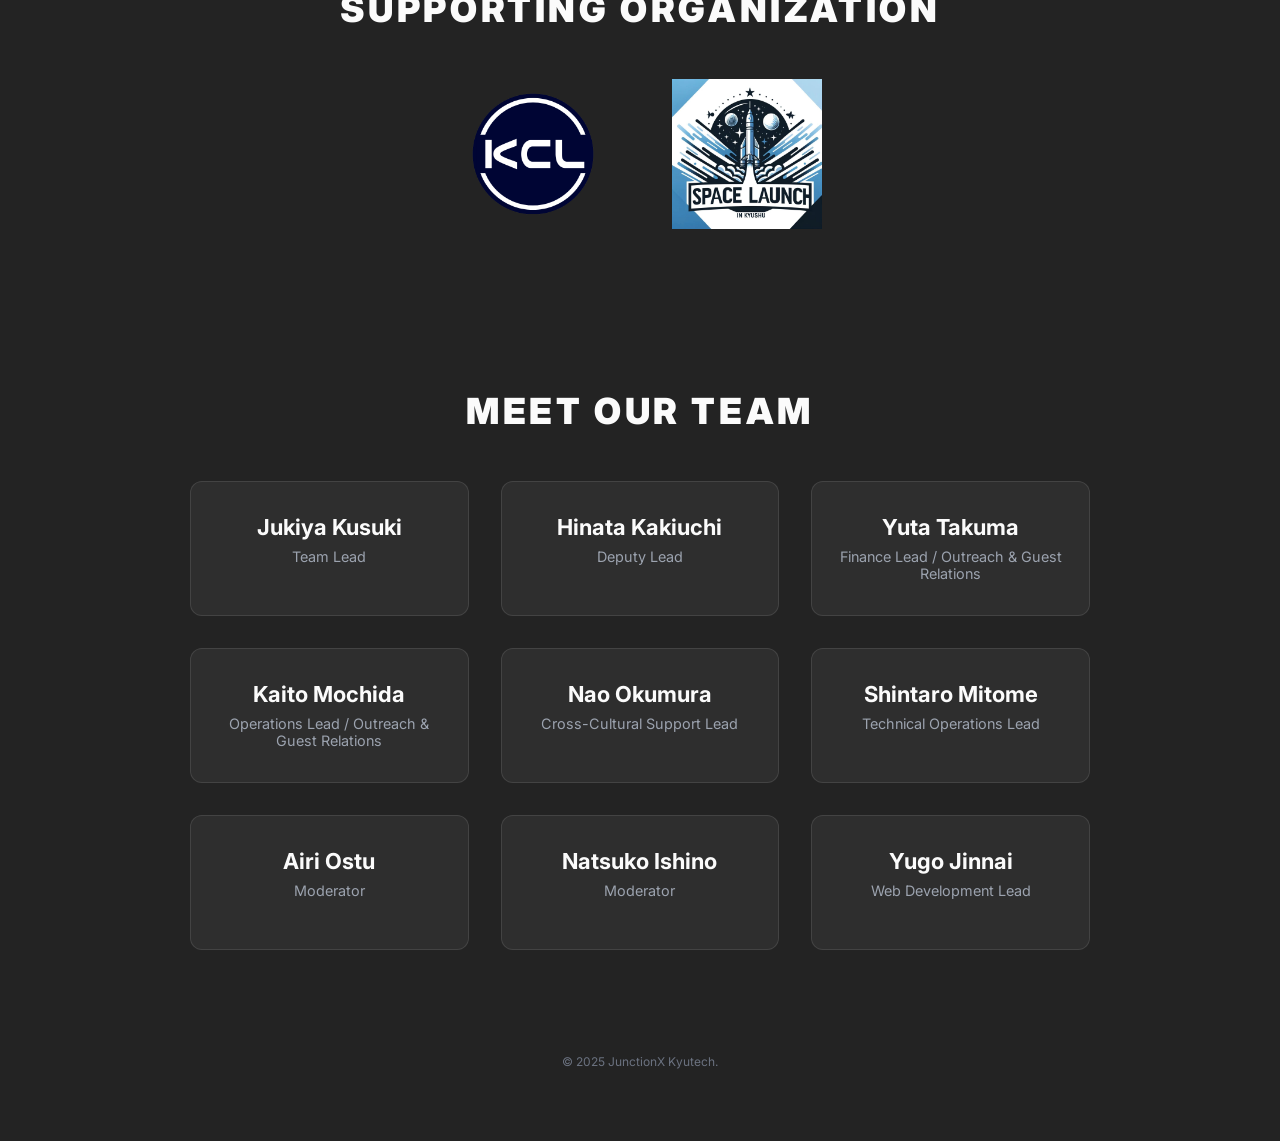
==== commit f64cc475: "headを共通化" ====
--- a/2025/index.html
+++ b/2025/index.html
@@ -1,4 +1,4 @@
-<!DOCTYPE html>
+<!doctype html>
 <html lang="ja">
   <head>
     <meta charset="UTF-8" />
@@ -19,12 +19,8 @@
     <!-- CSSファイル -->
     <link rel="stylesheet" href="style.css" />
 
-    <!-- Google Fonts -->
-    <link rel="preconnect" href="https://fonts.googleapis.com" />
-    <link rel="preconnect" href="https://fonts.gstatic.com" crossorigin />
-
-    <!-- ファビコン -->
-    <link rel="icon" type="image/x-icon" href="images/favicon.ico" />
+    <!-- Shared fonts / favicon are loaded from a single include -->
+    <script src="../script/load-head.js" defer></script>
   </head>
   <body>
     <!-- 言語切り替えボタン -->
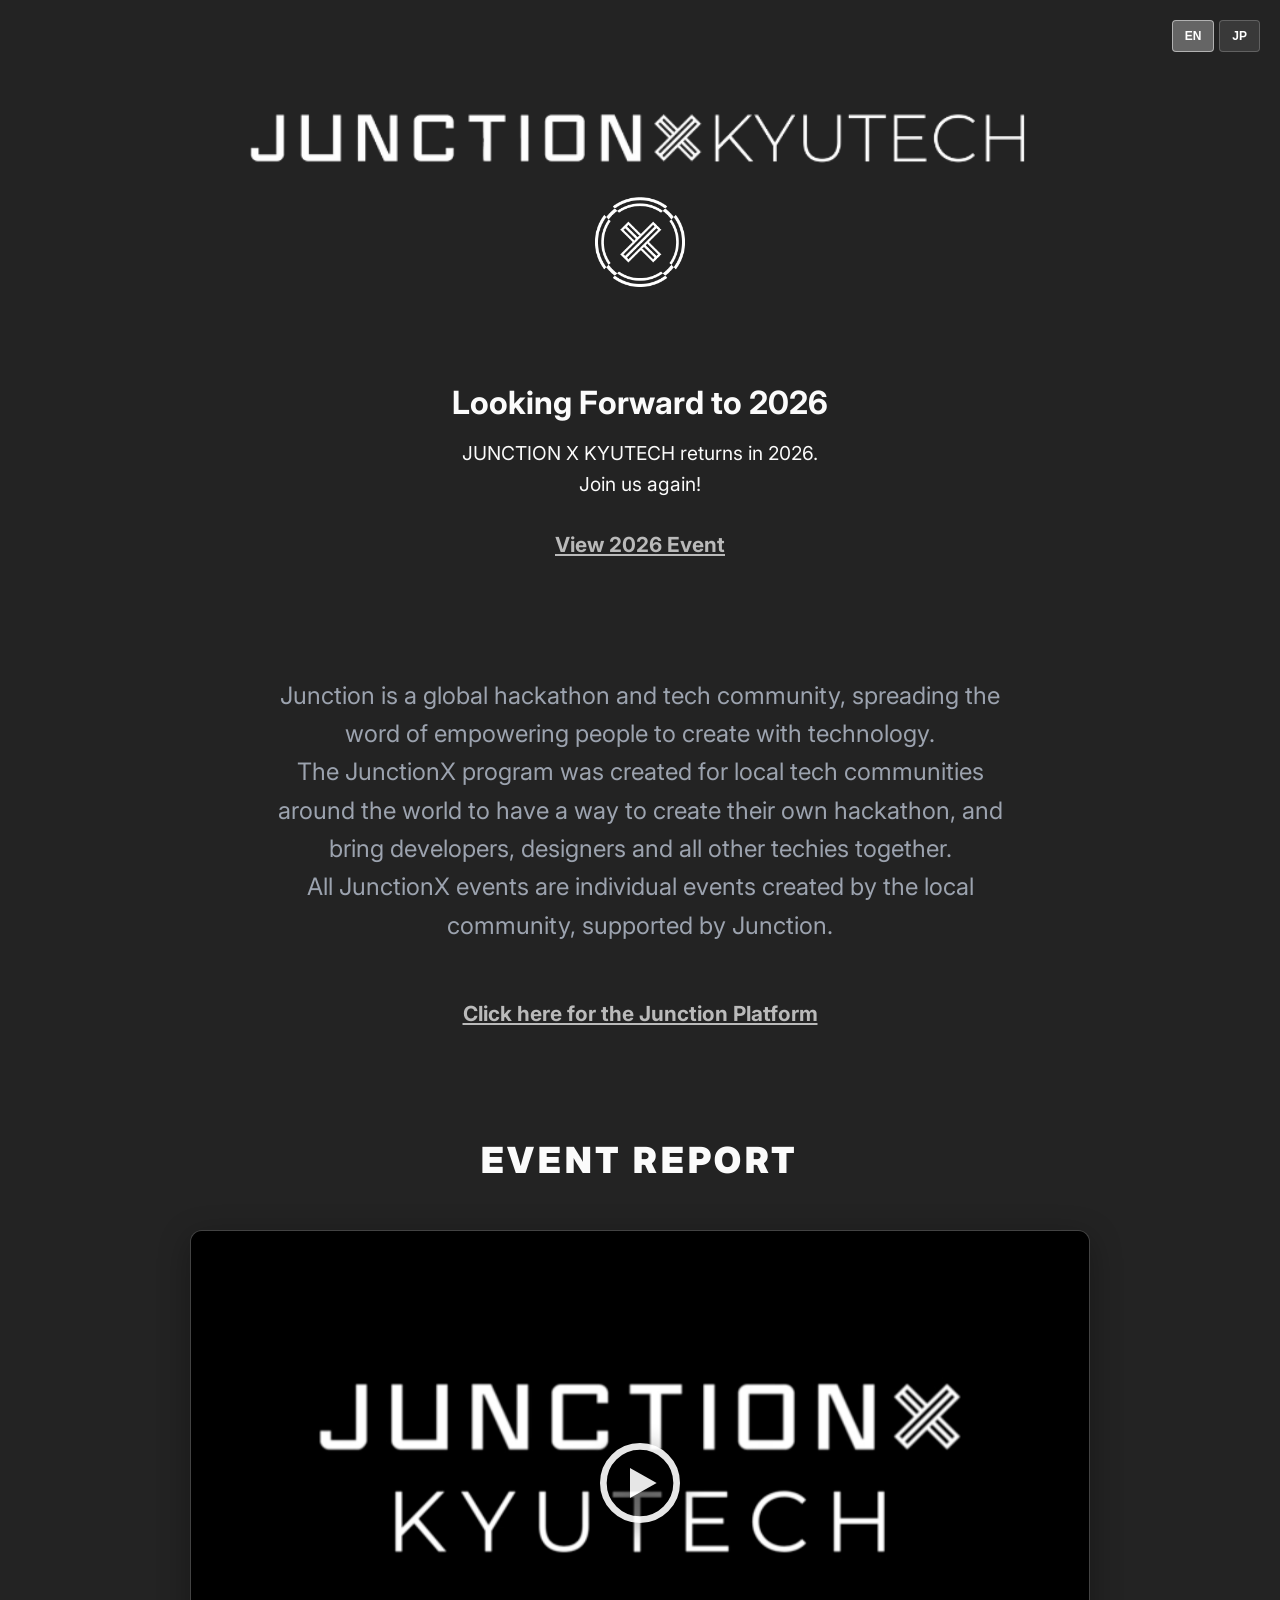
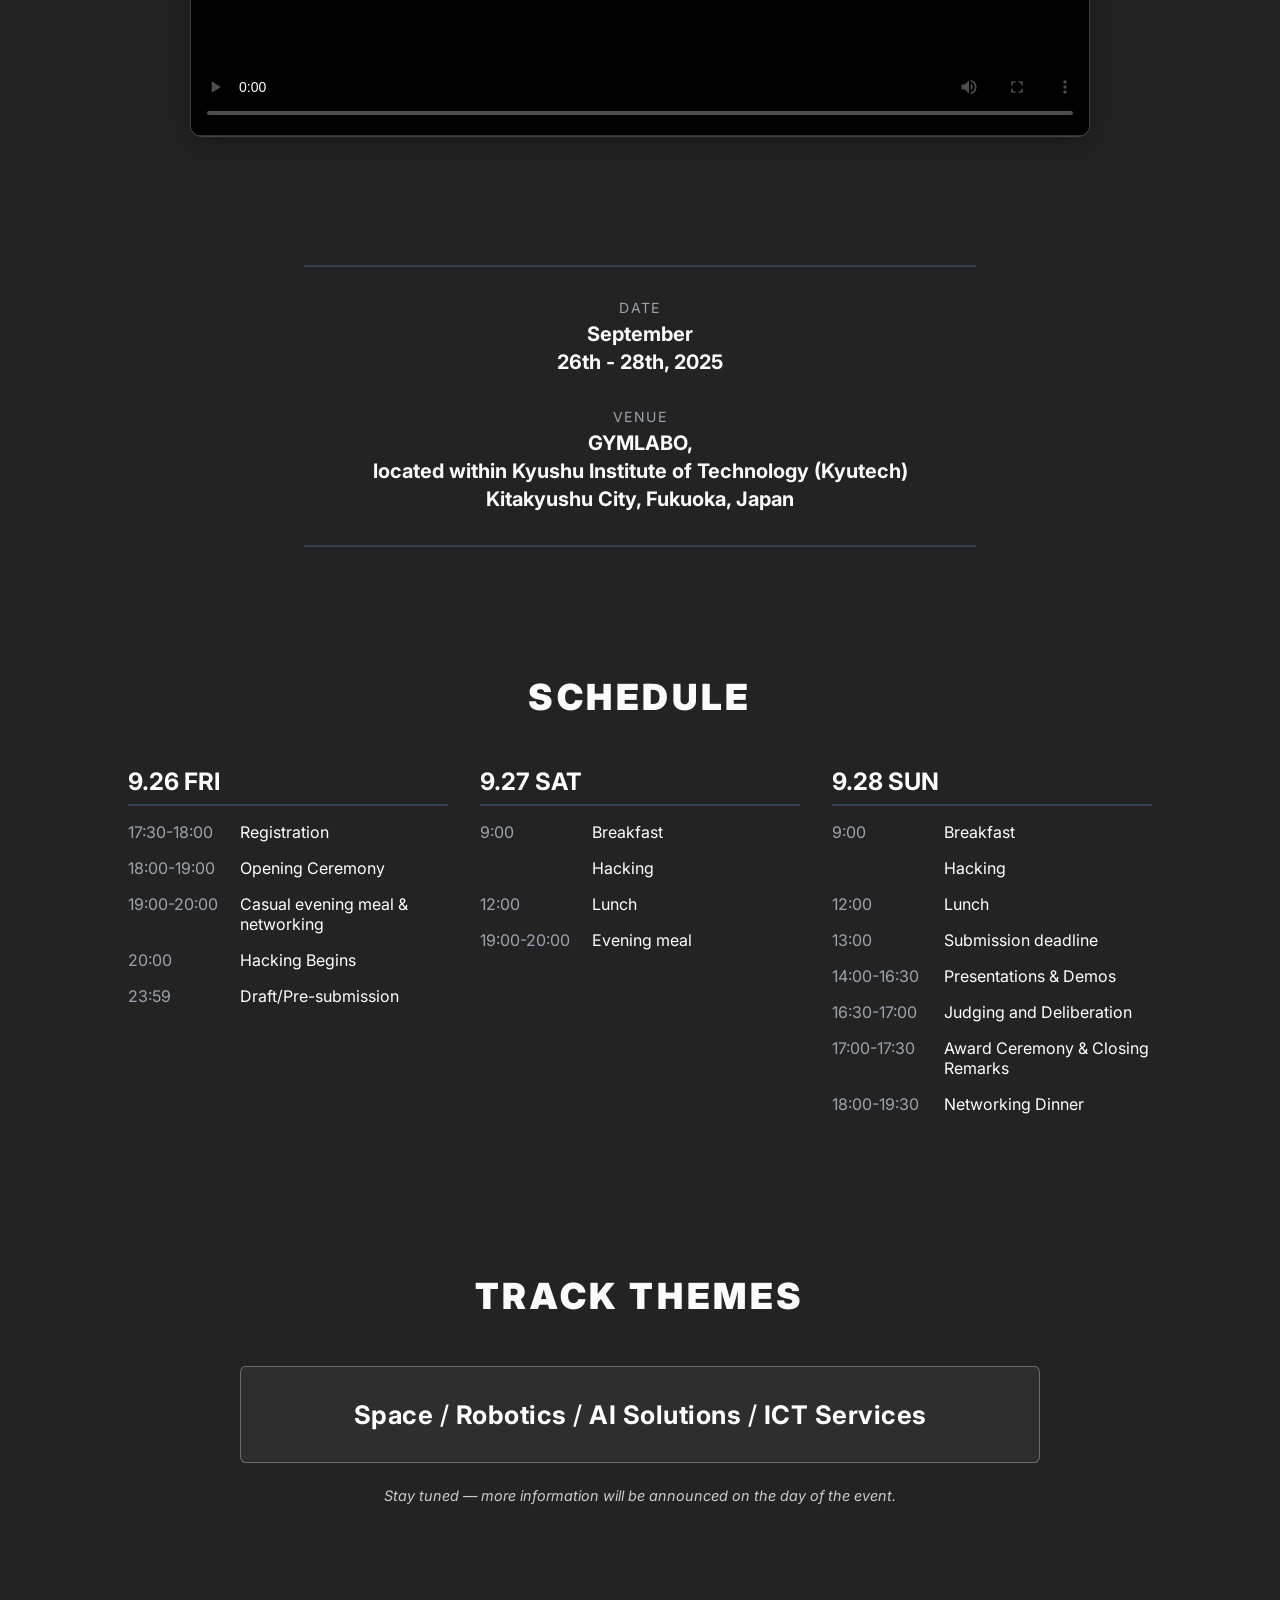
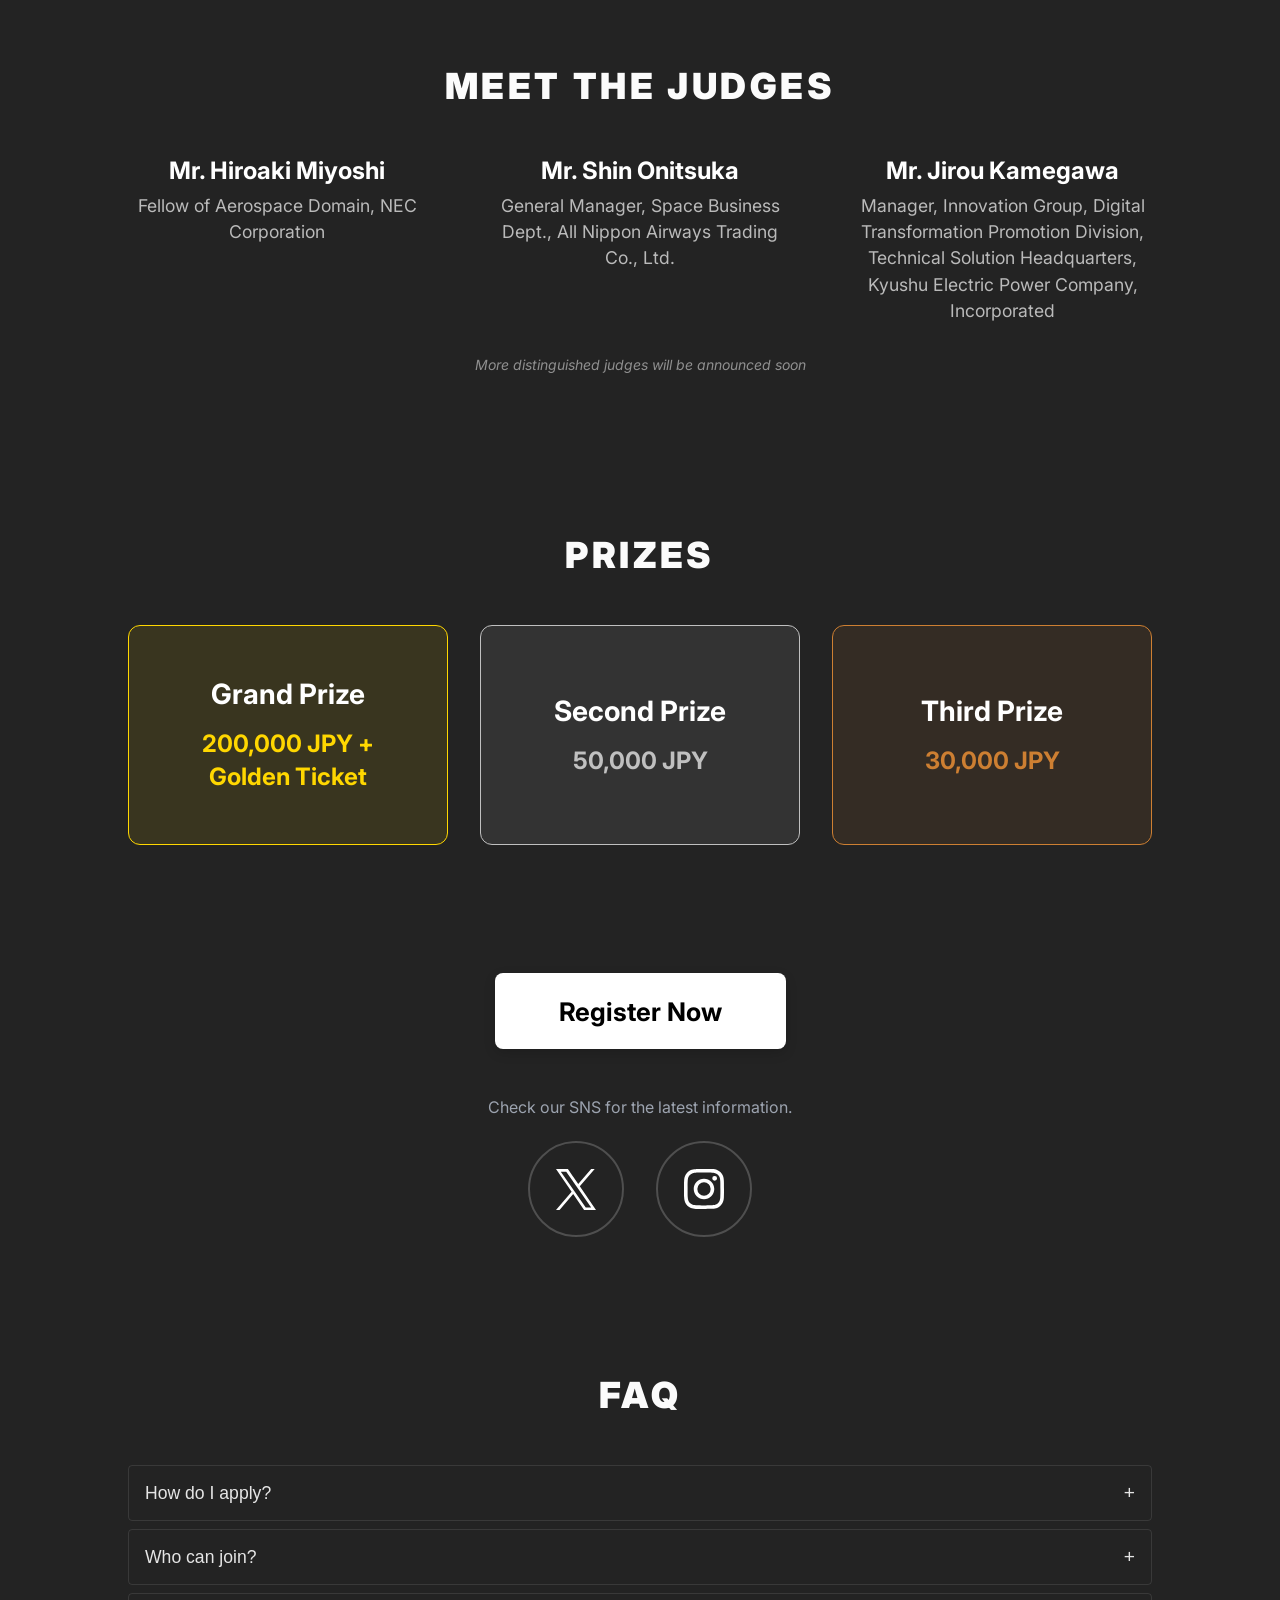
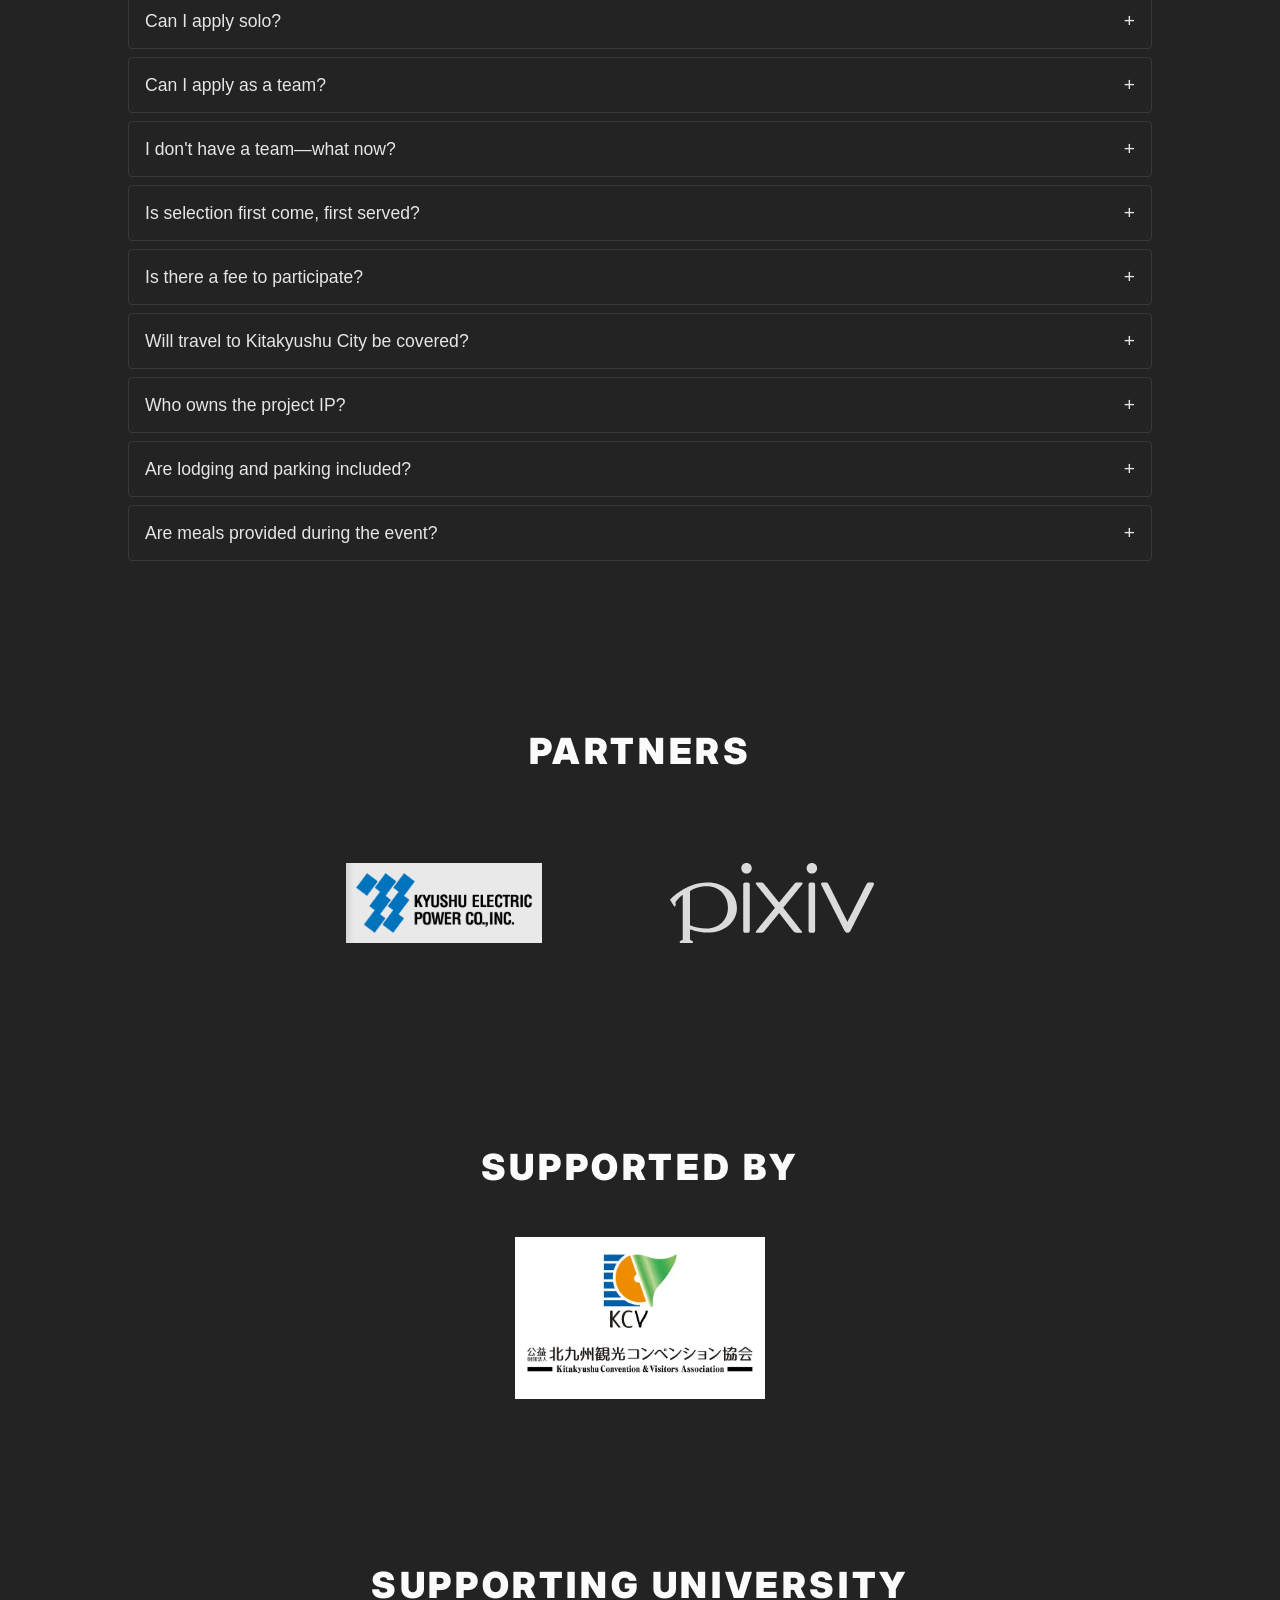
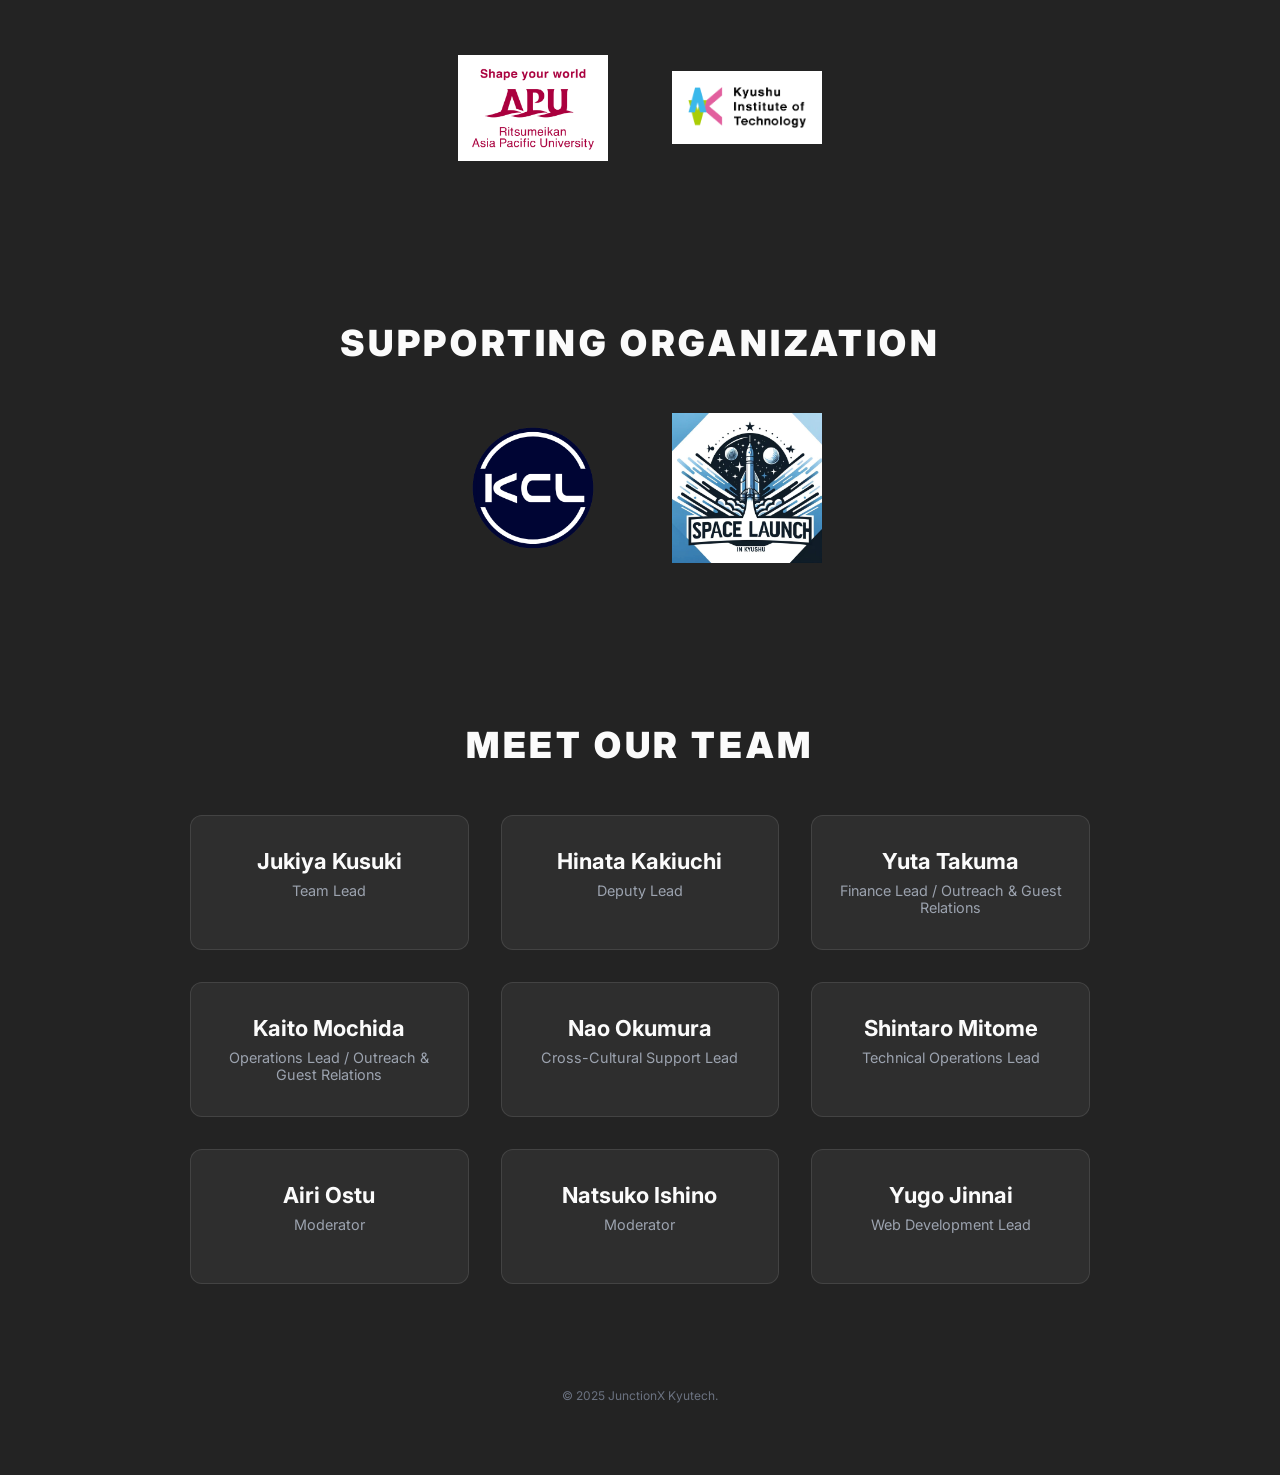
==== commit a7ae76c8: "2025に2026へのリンク追加" ====
--- a/2025/index.html
+++ b/2025/index.html
@@ -48,6 +48,24 @@
             alt="Junction X Logo"
             class="logo"
           />
+          <section class="archive" aria-label="Link to 2026">
+            <h2 data-en="Looking Forward to 2026" data-ja="2026について">
+              Looking Forward to 2026
+            </h2>
+            <p
+              data-en="JUNCTION X KYUTECH returns in 2026.<br />Join us again!"
+              data-ja="JUNCTION X KYUTECH は 2026年も開催されます。<br />ぜひご参加ください！"
+            >
+              JUNCTION X KYUTECH returns in 2026.<br />Join us again!
+            </p>
+            <a
+              class="archive-link"
+              href="../index.html"
+              data-en="View 2026 Event"
+              data-ja="2026年開催はこちら"
+              >View 2026 Event</a
+            >
+          </section>
         </div>
 
         <!-- Junctionについて -->
--- a/2025/style.css
+++ b/2025/style.css
@@ -1,12 +1,5 @@
-/* Google Fonts (Inter) を読み込みます */
-@import url("https://fonts.googleapis.com/css2?family=Inter:wght@400;700;900&display=swap");
-
-/* リセットCSS */
-* {
-  margin: 0;
-  padding: 0;
-  box-sizing: border-box;
-}
+/* 共通スタイルは /css/common.css に移動しました。
+   このファイルではページ固有のスタイルのみを定義します。 */
 
 /* HTML要素とBody要素の背景色を明示的に設定（Androidブラウザ対応） */
 html {
@@ -14,16 +7,7 @@
   background: #232323;
 }
 
-/* Interフォントを全体に適用します */
-body {
-  font-family: "Inter", "Noto Sans JP", sans-serif;
-  -webkit-font-smoothing: antialiased;
-  -moz-osx-font-smoothing: grayscale;
-  background-color: #232323;
-  background: #232323; /* Androidブラウザ用のフォールバック */
-  color: #fbfbfb;
-  min-height: 100vh; /* 高さを確実に設定 */
-}
+/* body の基本設定は共通 CSS で行います。ここにはページ固有の上書きのみを記載してください。 */
 
 /* 言語切り替えボタンのスタイル */
 .language-switcher {
@@ -289,6 +273,59 @@
 .footer-text {
   font-size: 0.75rem;
   color: #6b7280;
+}
+
+.archive {
+  display: flex;
+  flex-direction: column;
+  align-items: center;
+  gap: 1rem;
+  width: 90%;
+  max-width: 900px;
+  padding: 4rem 0;
+
+  h2 {
+    font-size: 2rem;
+    font-weight: 700;
+  }
+
+  p {
+    text-align: center;
+    font-size: 1.2rem;
+    line-height: 1.6;
+  }
+
+  .archive-link {
+    color: #fbfbfb;
+    text-decoration: underline;
+    font-size: 1.3rem;
+    font-weight: 700;
+    opacity: 0.7;
+    transition: all 0.3s ease;
+    padding-top: 1rem;
+
+    &:hover {
+      opacity: 1;
+    }
+  }
+}
+
+@media (max-width: 720px) {
+  .archive {
+    gap: 0.8rem;
+
+    h2 {
+      font-size: 1.3rem;
+    }
+
+    p {
+      font-size: 0.9rem;
+    }
+
+    .archive-link {
+      font-size: 0.9rem;
+    }
+  }
 }
 
 /* アニメーション */
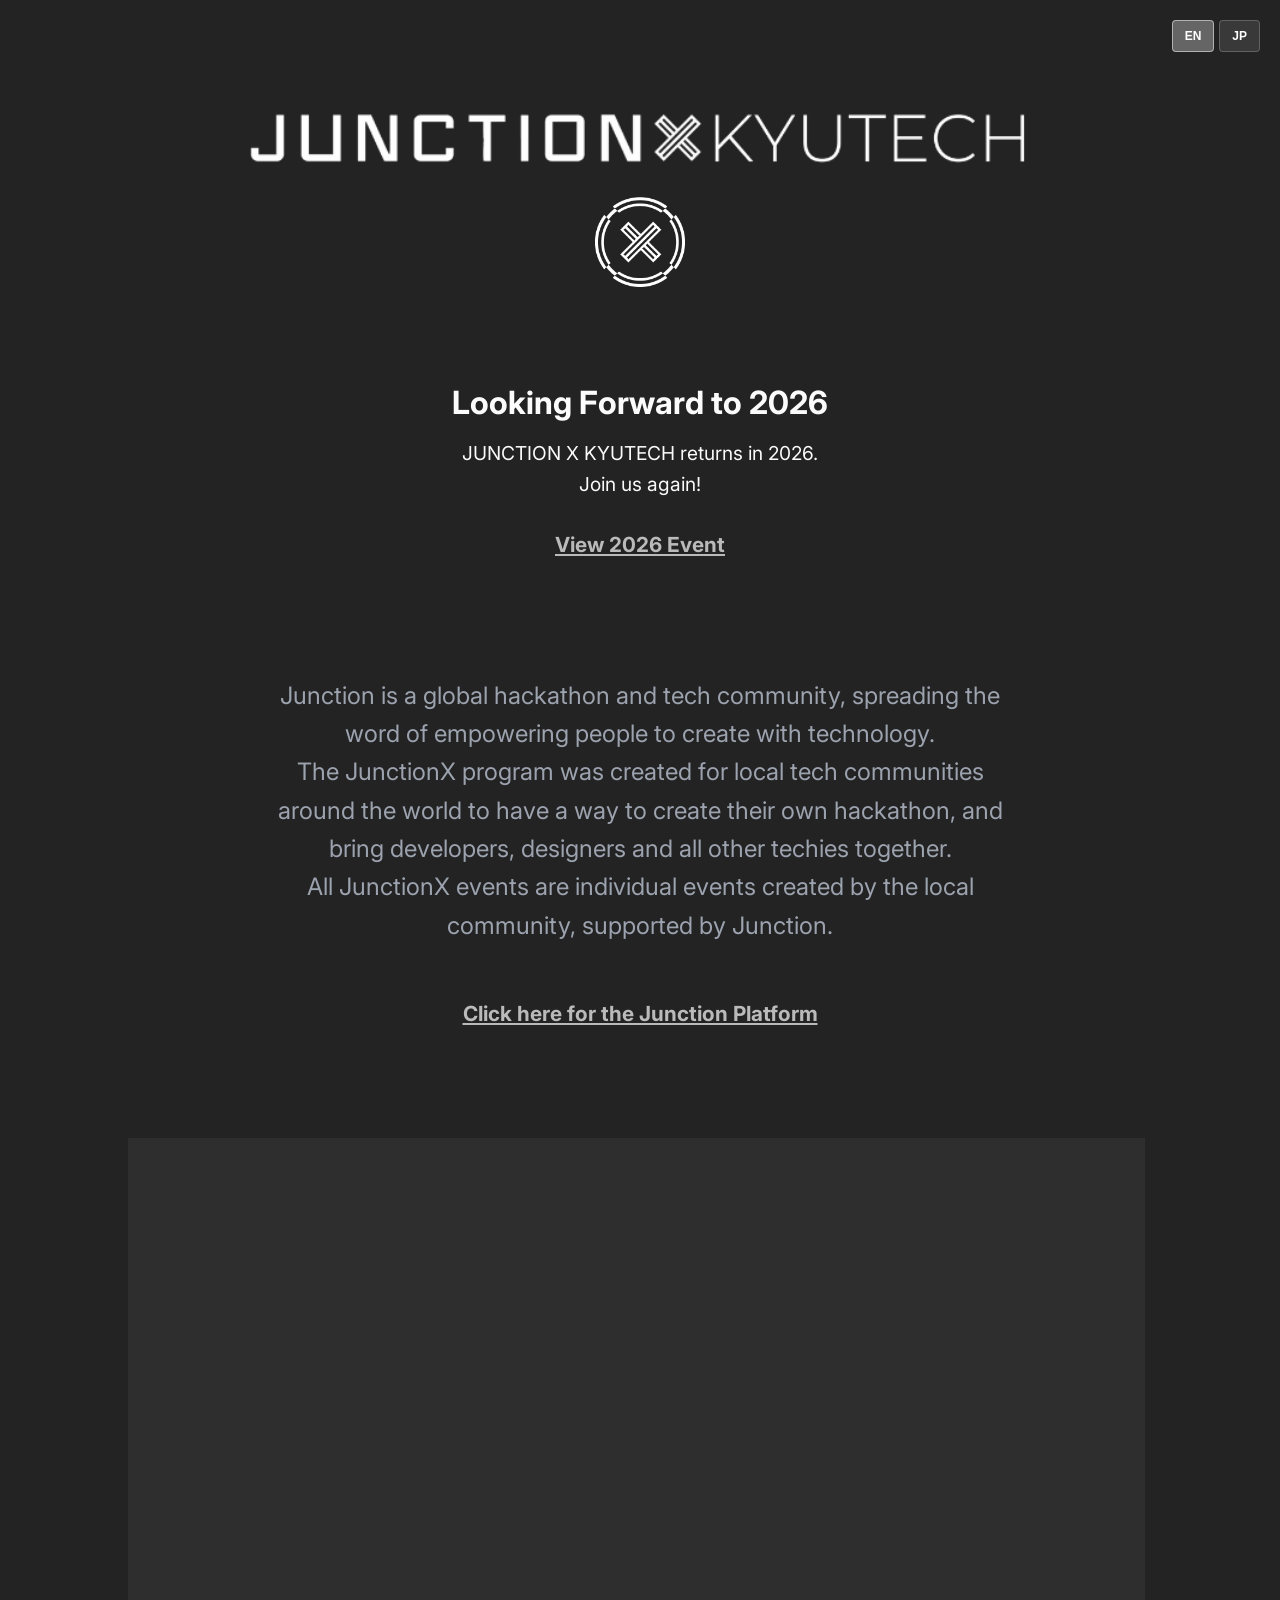
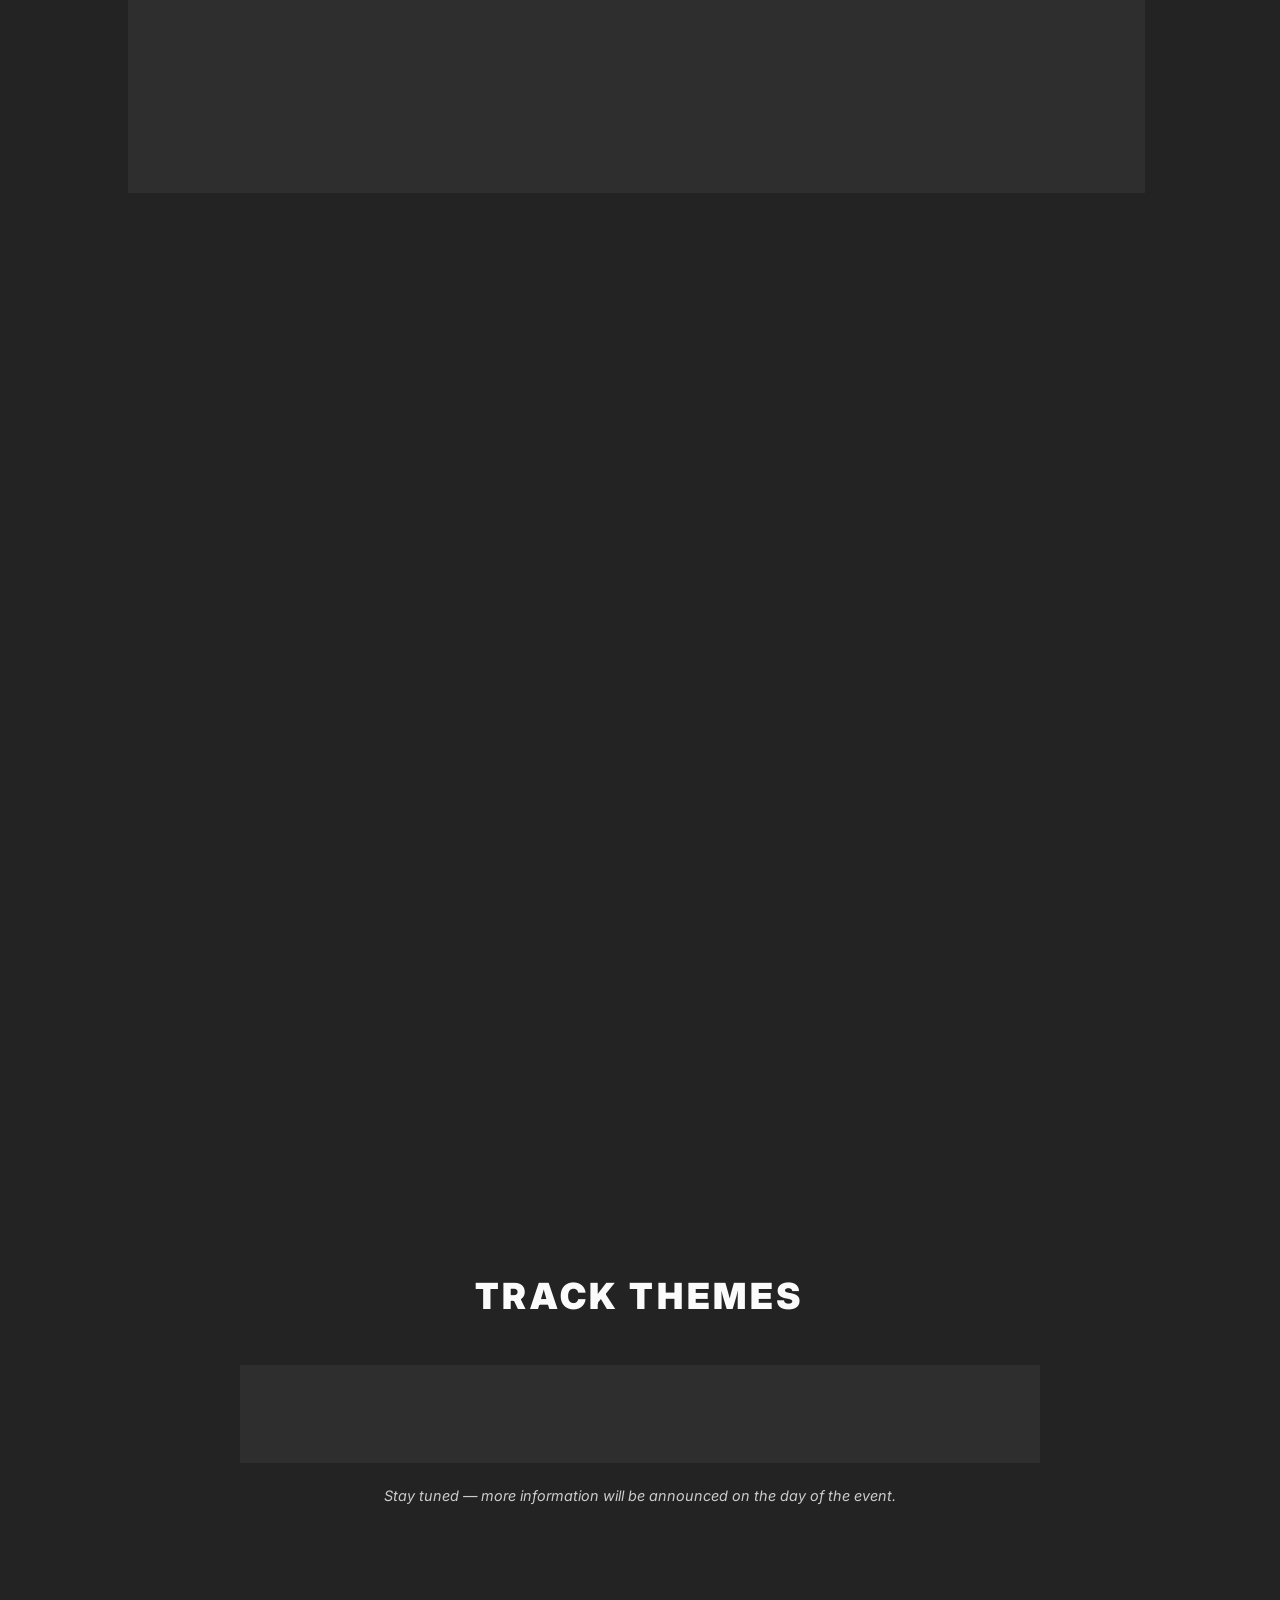
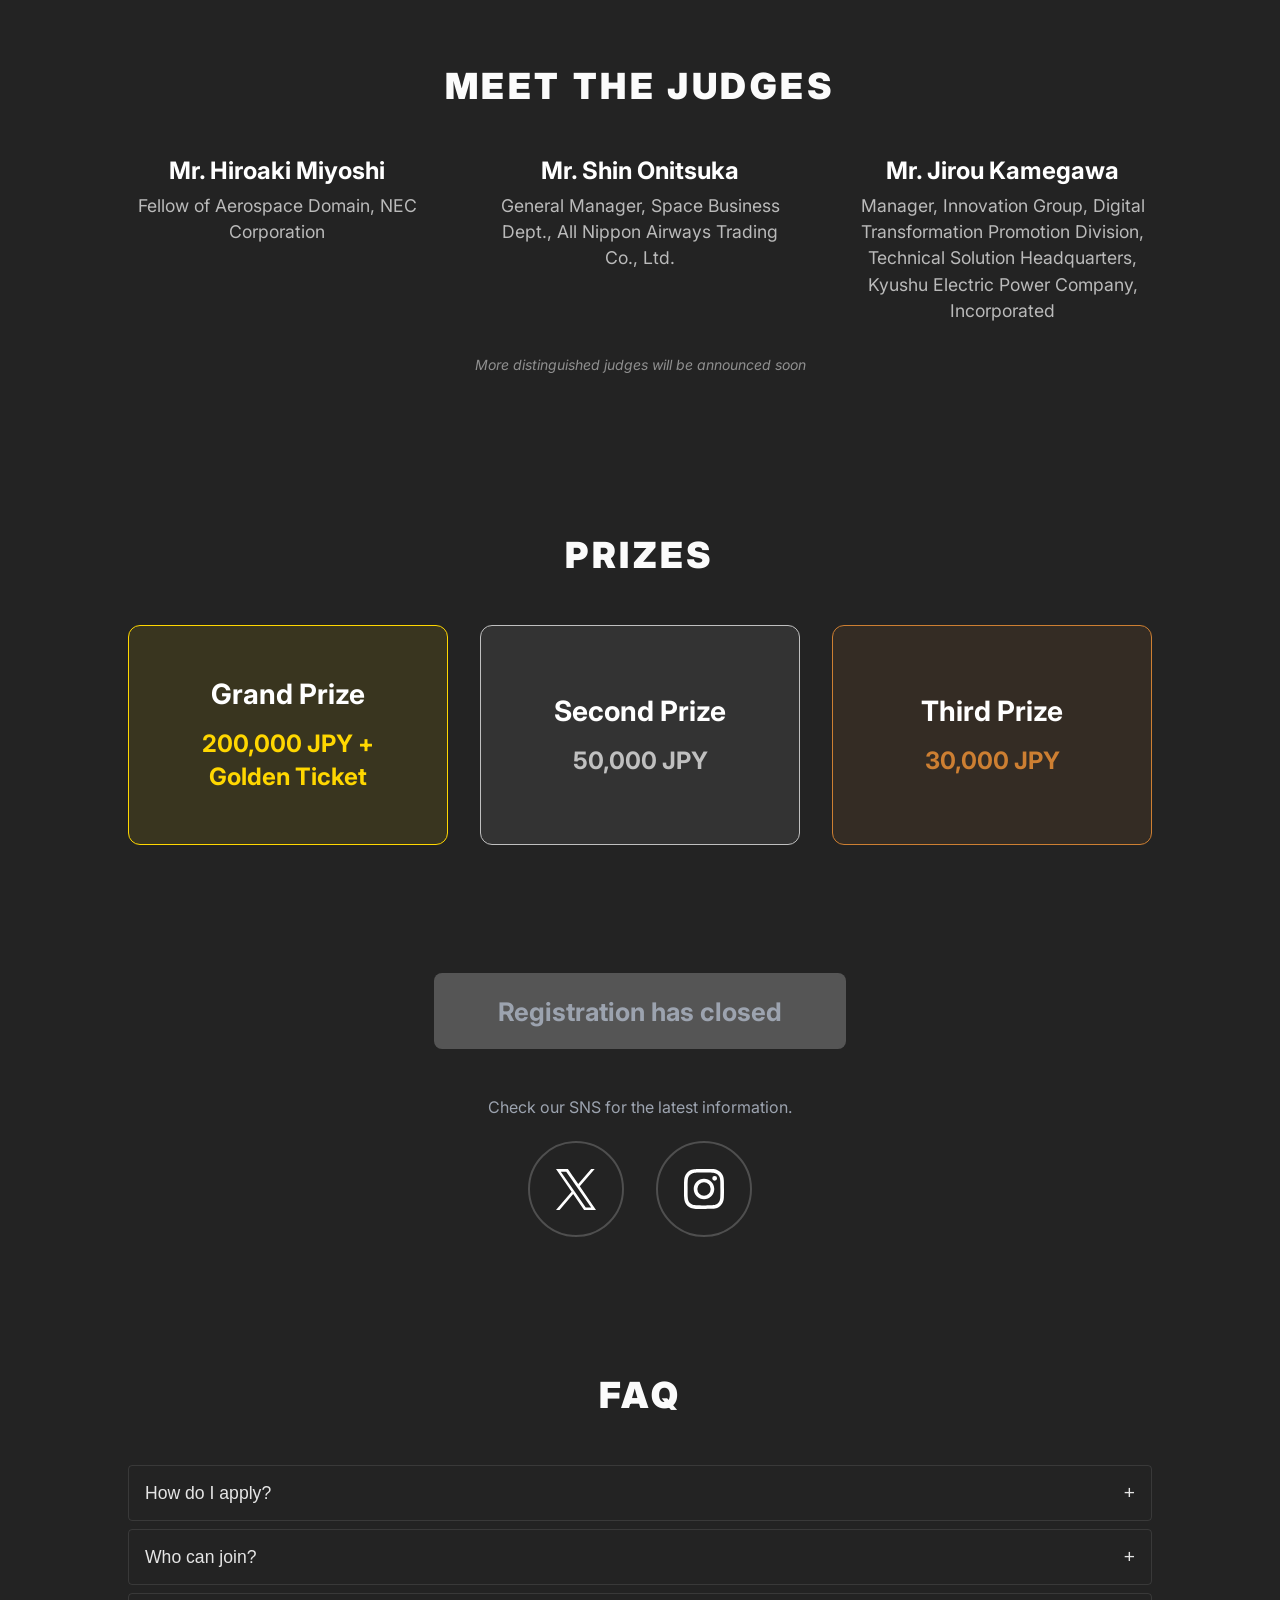
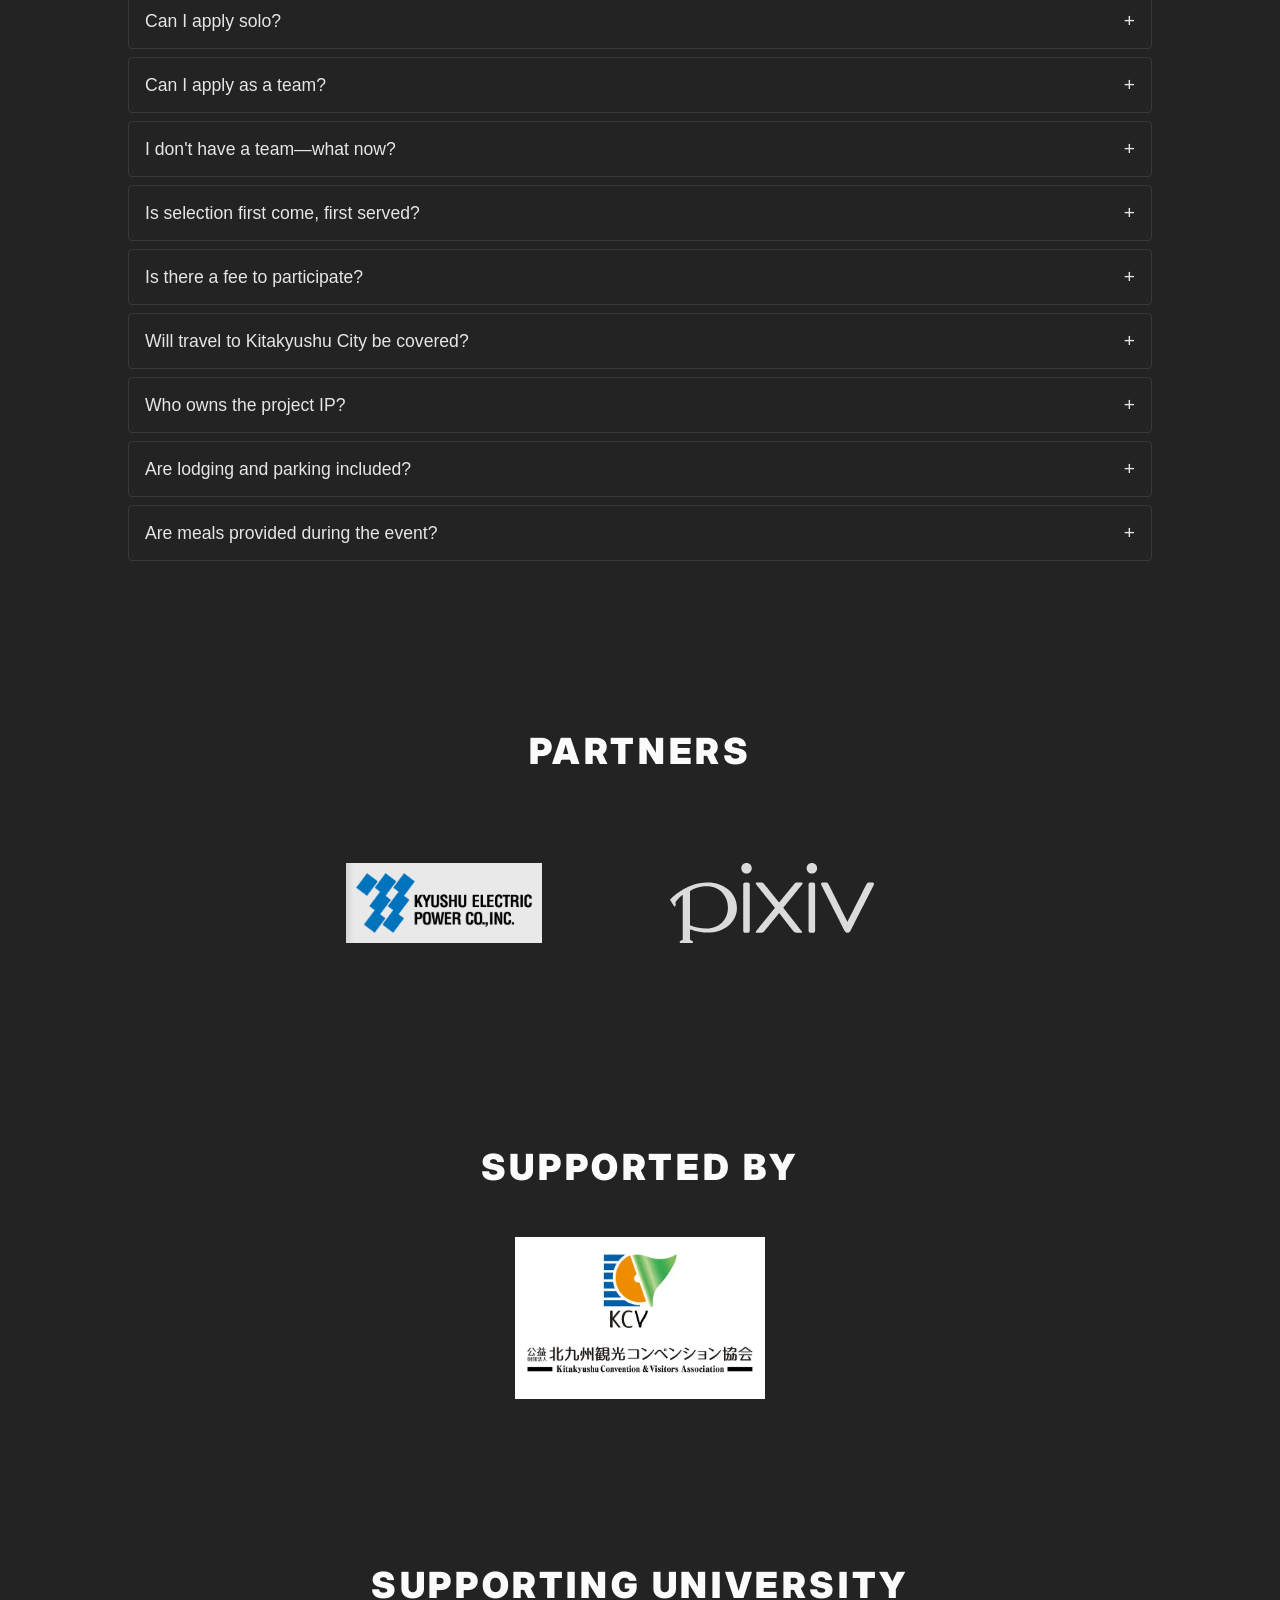
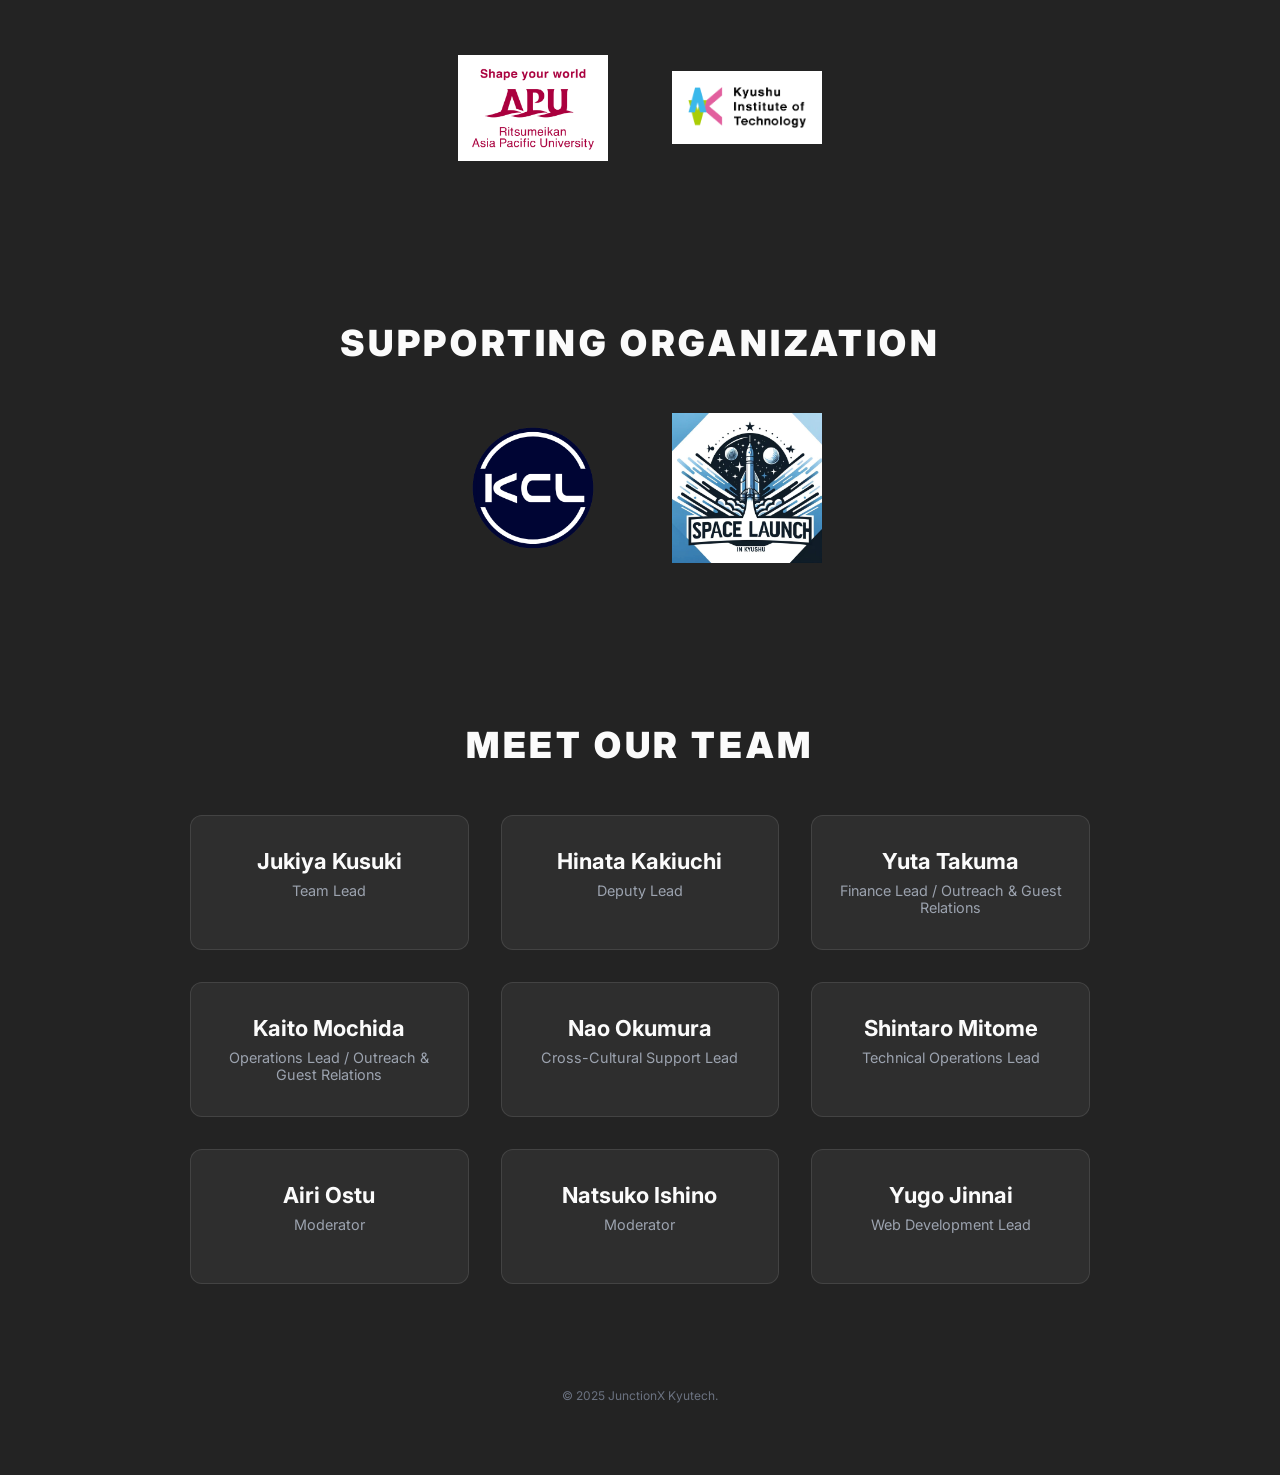
==== commit f69e83bd: "2025年サイトの登録受付終了対応" ====
--- a/2025/index.html
+++ b/2025/index.html
@@ -417,10 +417,10 @@
         <div class="entry-section fade-in-up delay-4">
           <a
             href="#"
-            class="entry-button"
-            data-en="Register Now"
-            data-ja="エントリーはこちら"
-            >Register Now</a
+            class="entry-button disabled"
+            data-en="Registration has closed"
+            data-ja="募集は終了しました"
+            >Registration has closed</a
           >
           <p
             class="sns-info"
--- a/2025/style.css
+++ b/2025/style.css
@@ -210,6 +210,21 @@
   background-color: #f0f0f0;
   transform: translateY(-2px);
   box-shadow: 0 6px 16px rgba(0, 0, 0, 0.2);
+}
+
+.entry-button.disabled {
+  background-color: #555555;
+  color: #9ca3af;
+  cursor: not-allowed;
+  pointer-events: none;
+  box-shadow: none;
+  transform: none;
+}
+
+.entry-button.disabled:hover {
+  background-color: #555555;
+  transform: none;
+  box-shadow: none;
 }
 
 /* モバイル表示での調整 */
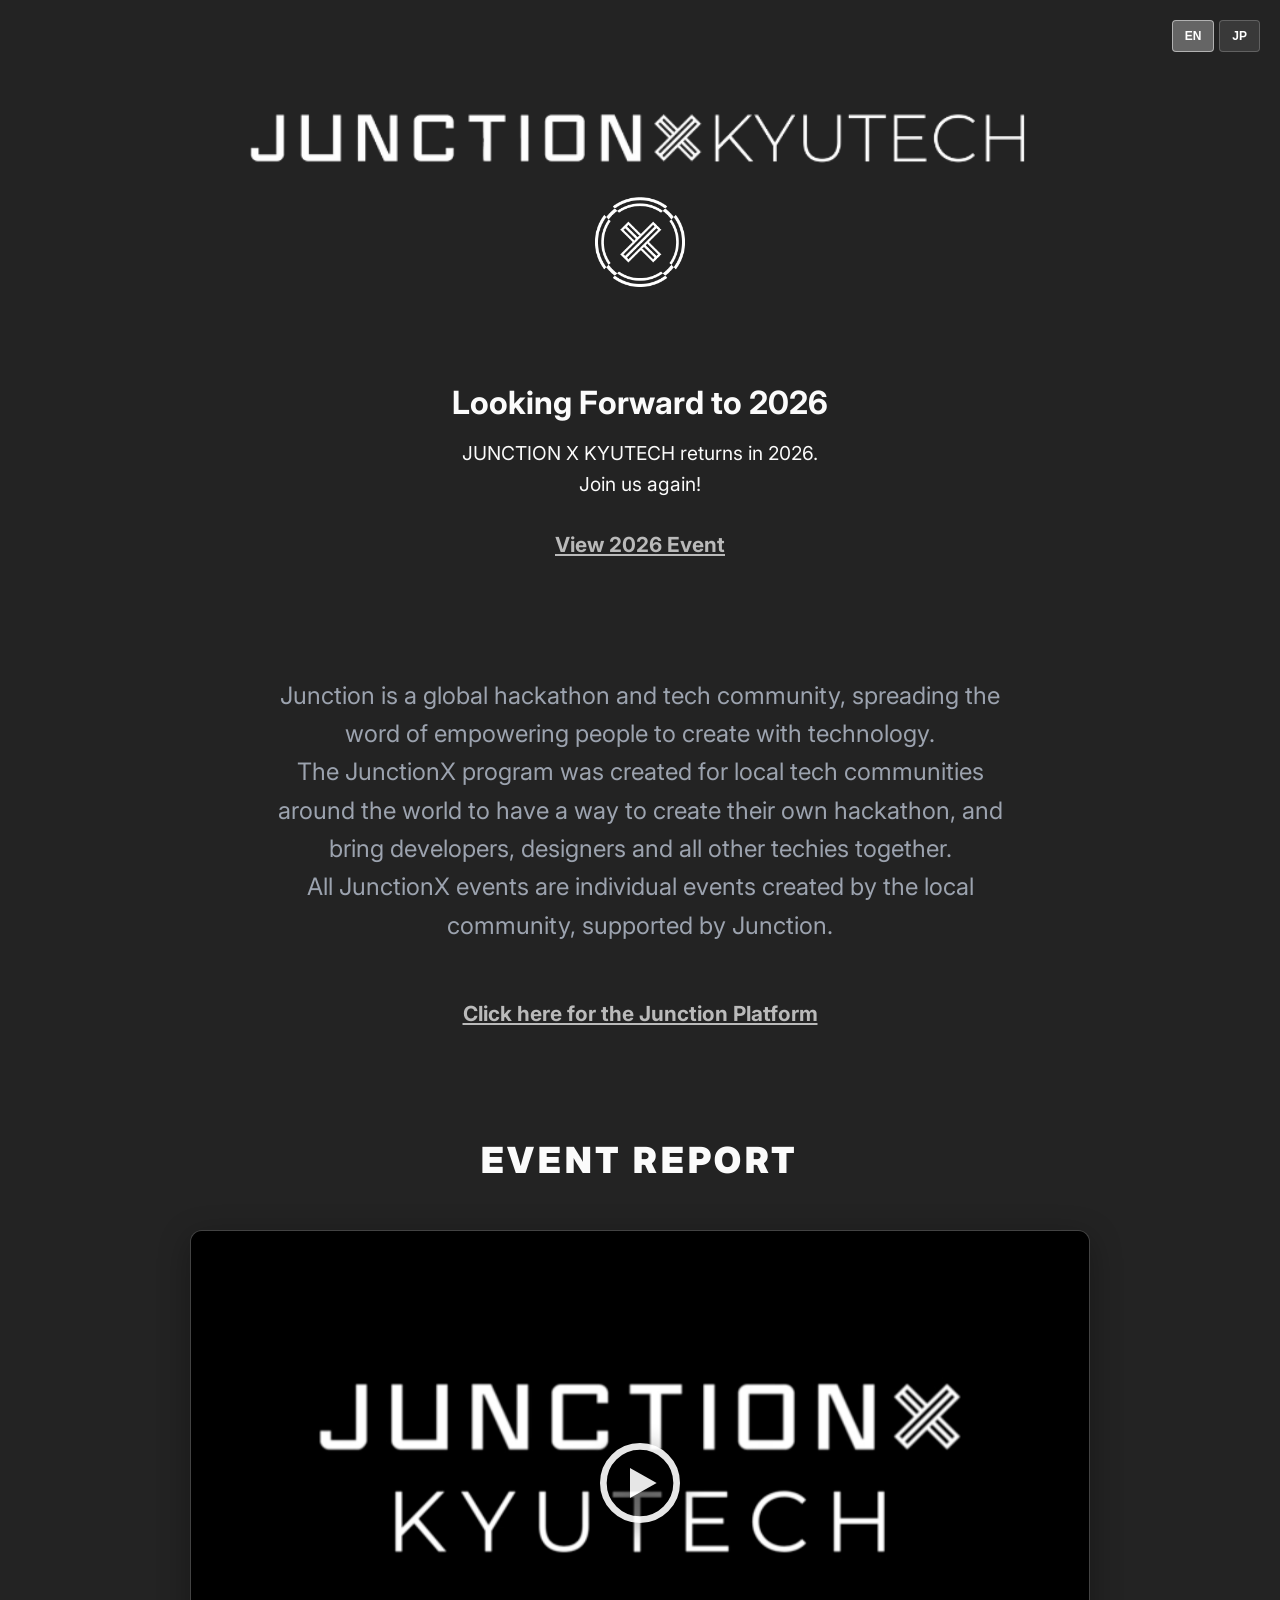
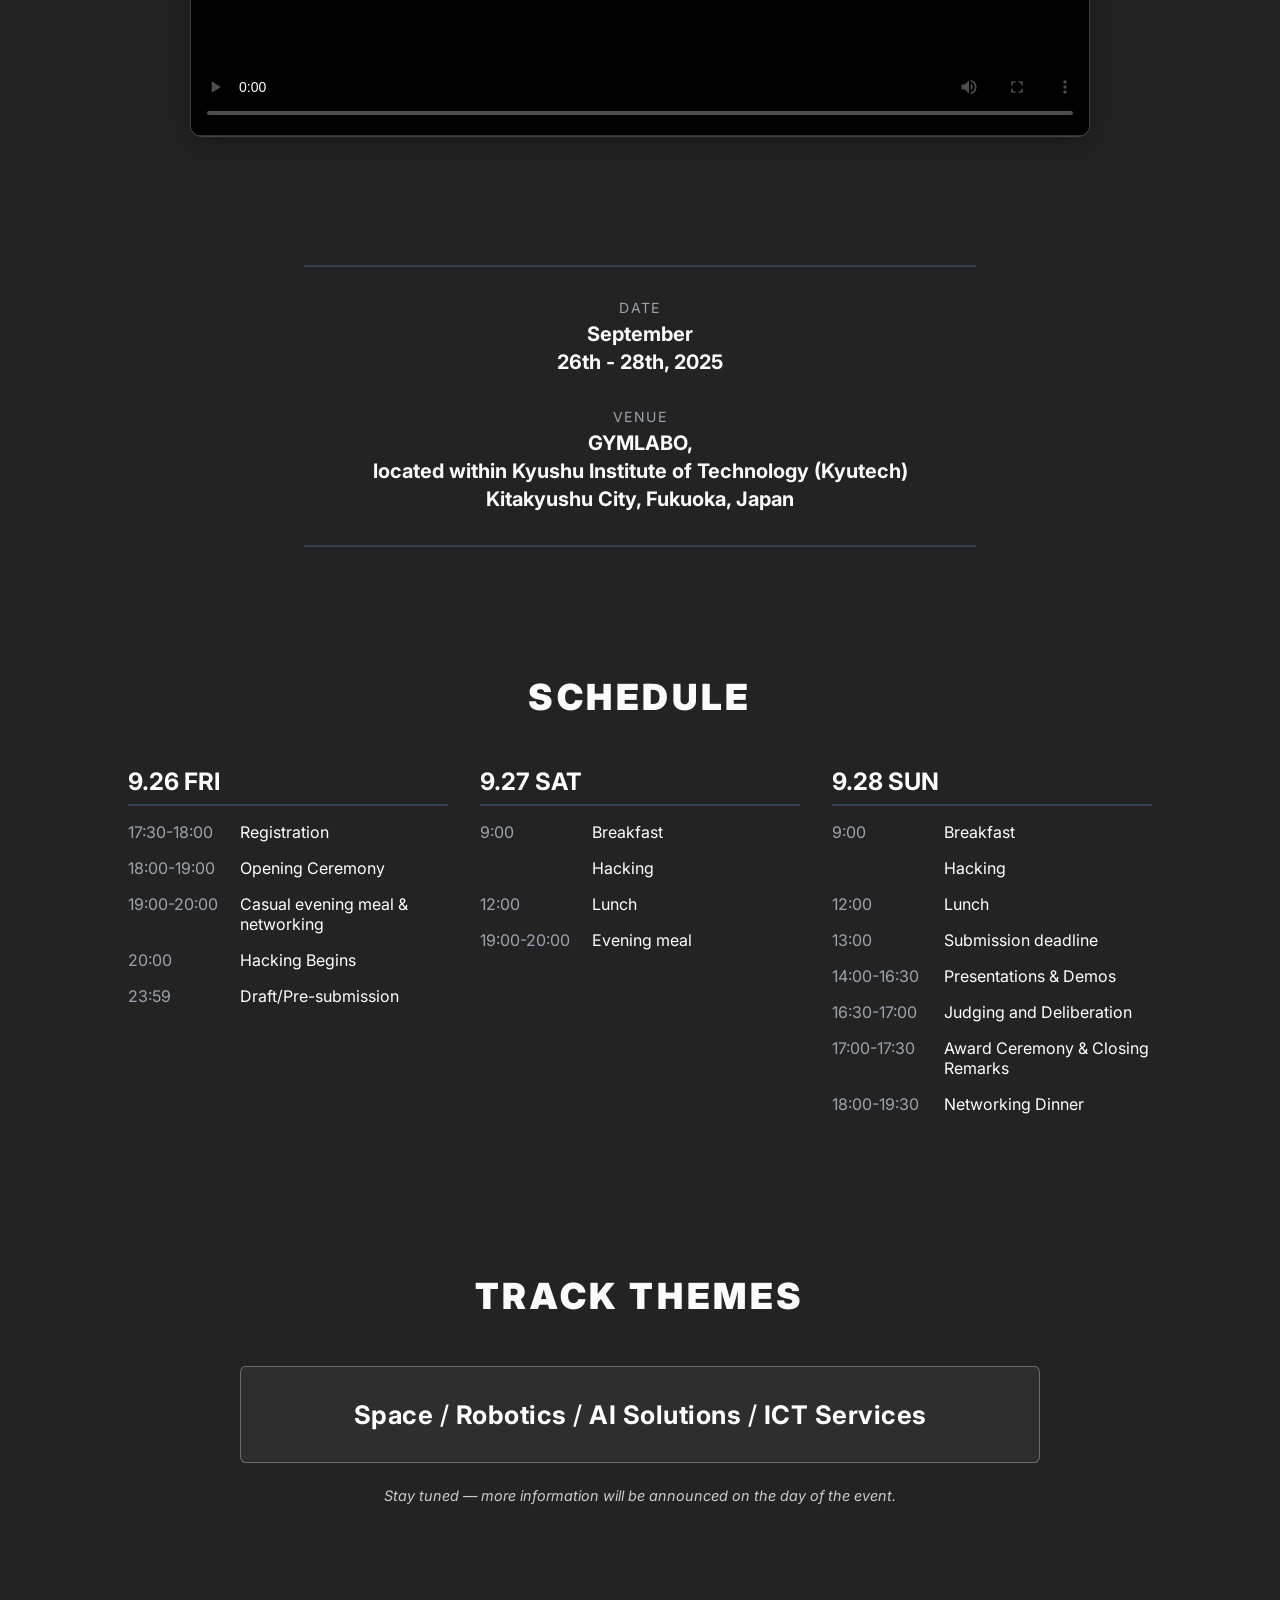
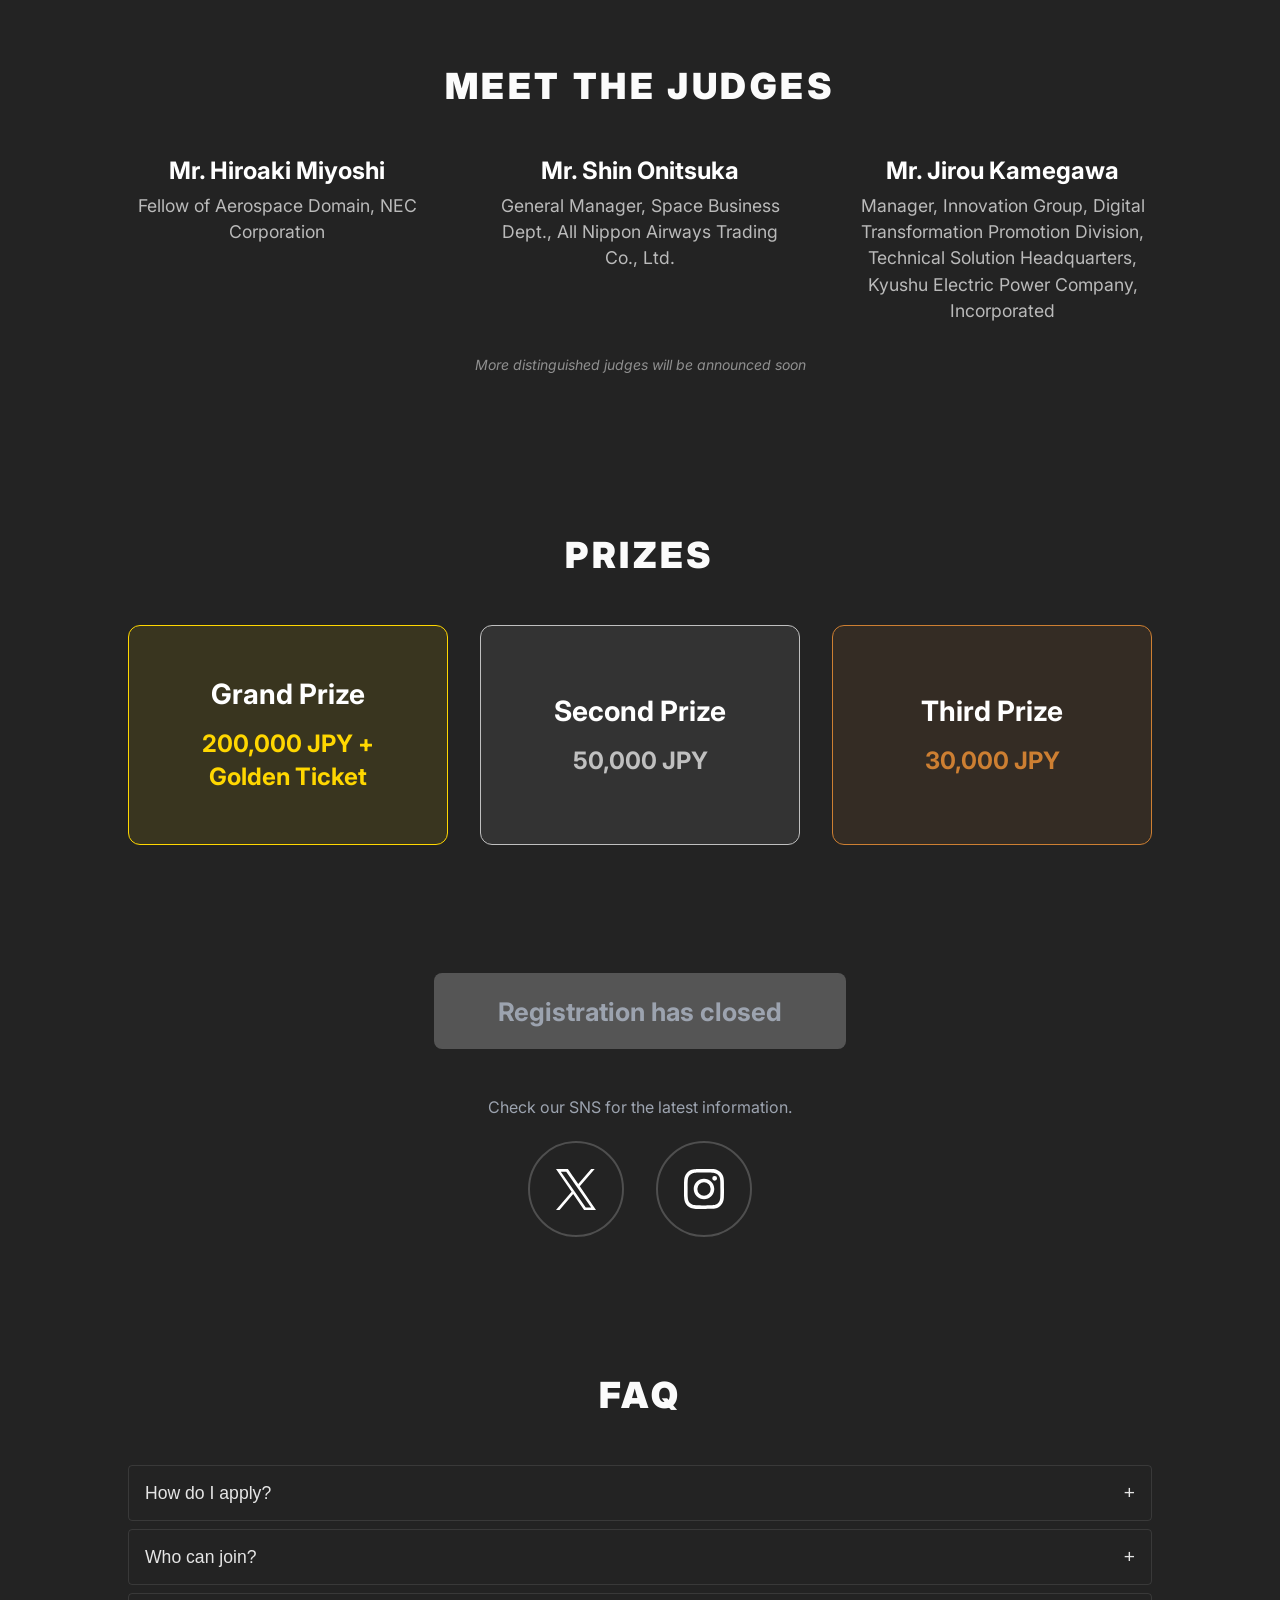
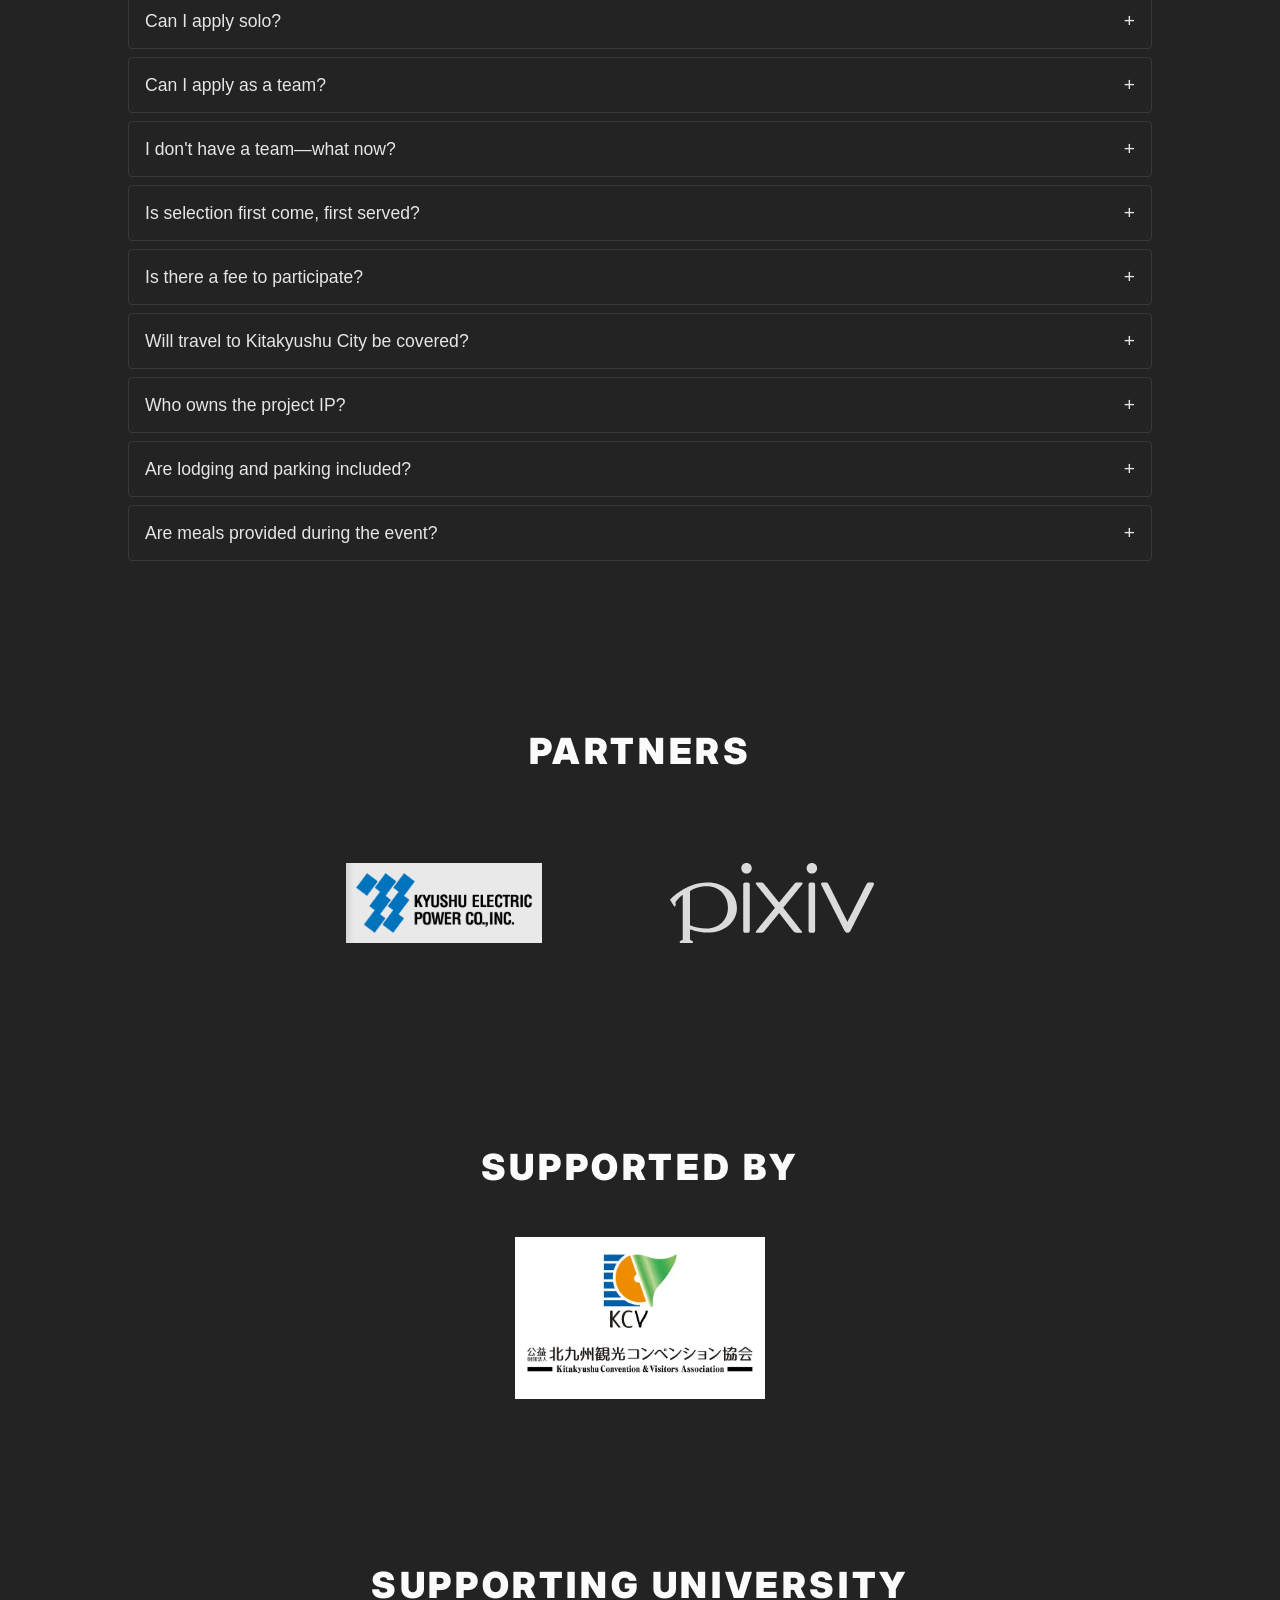
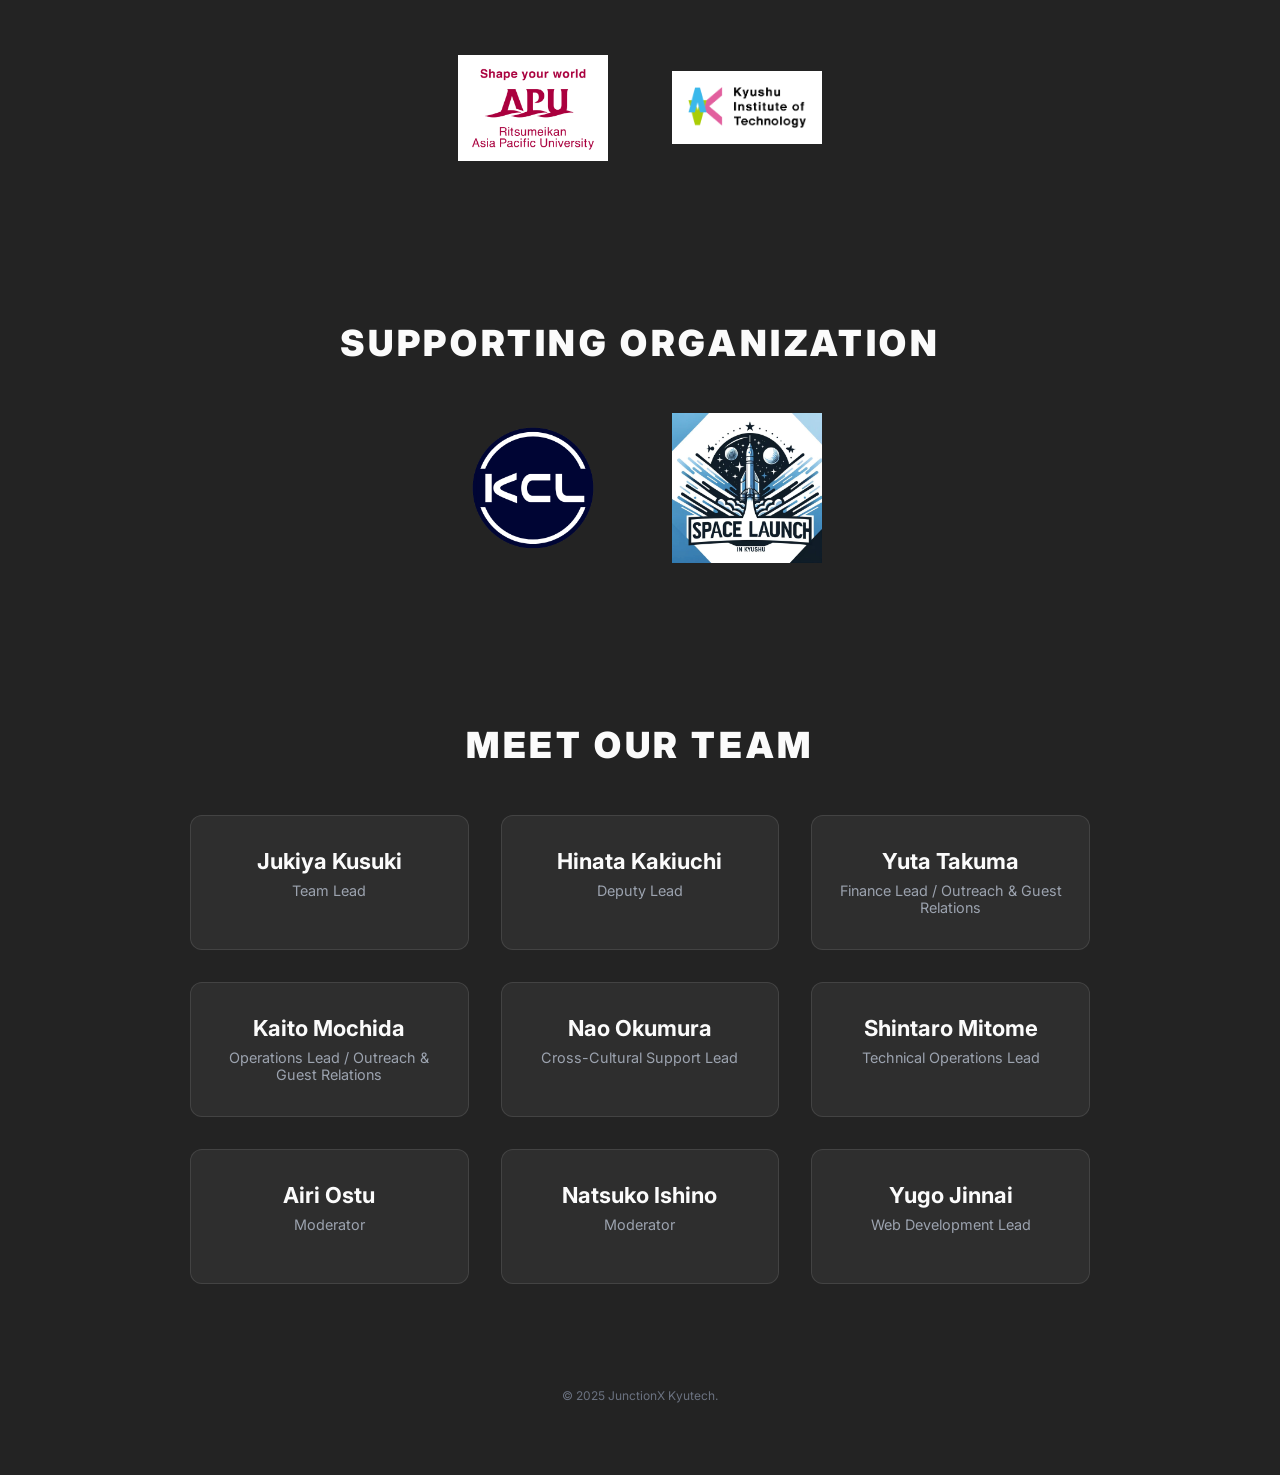
==== commit 6b2f1db9: "fix: button要素へtype属性を追加" ====
--- a/2025/index.html
+++ b/2025/index.html
@@ -25,8 +25,8 @@
   <body>
     <!-- 言語切り替えボタン -->
     <div class="language-switcher">
-      <button id="lang-en" class="lang-btn active">EN</button>
-      <button id="lang-ja" class="lang-btn">JP</button>
+      <button type="button" id="lang-en" class="lang-btn active">EN</button>
+      <button type="button" id="lang-ja" class="lang-btn">JP</button>
     </div>
 
     <div class="container">
@@ -119,7 +119,7 @@
                 modern browser.
               </p>
             </video>
-            <button class="video-play-button" id="videoPlayButton">
+            <button type="button" class="video-play-button" id="videoPlayButton">
               <svg
                 viewBox="0 0 24 24"
                 fill="none"
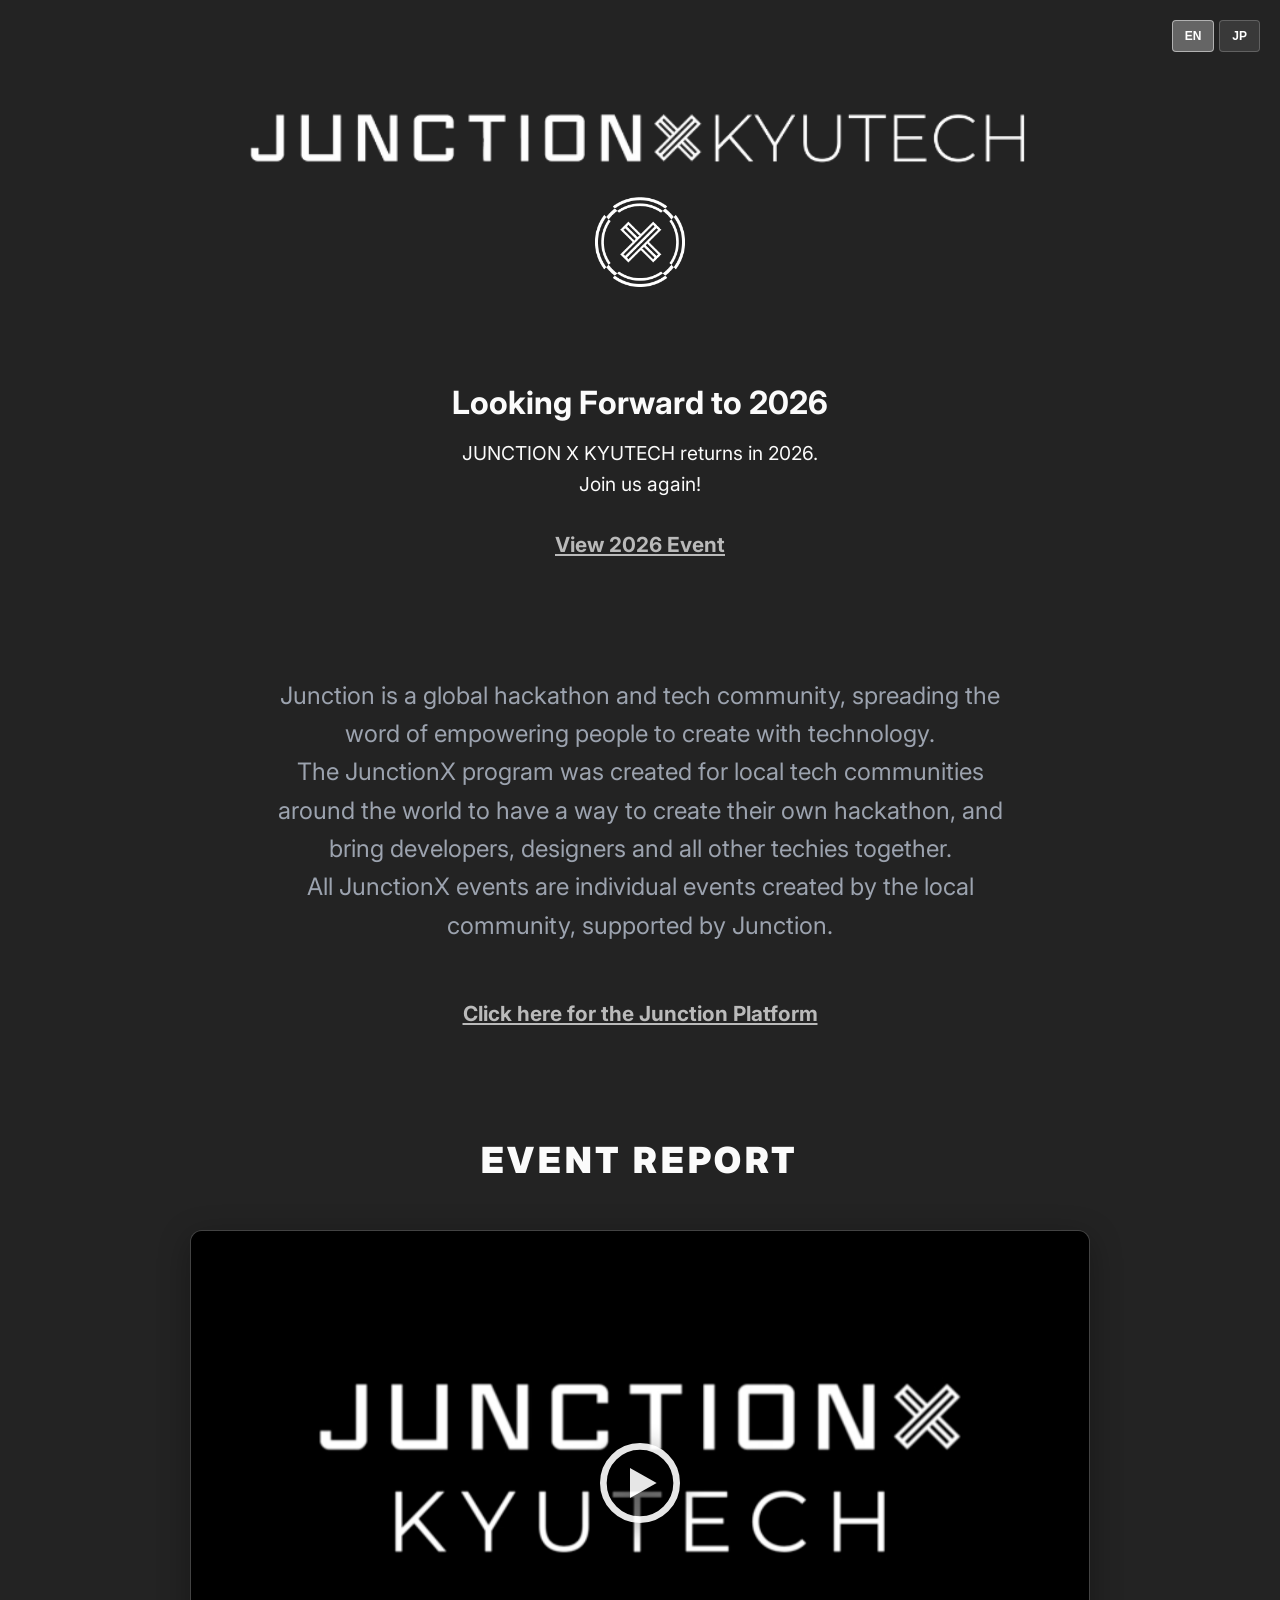
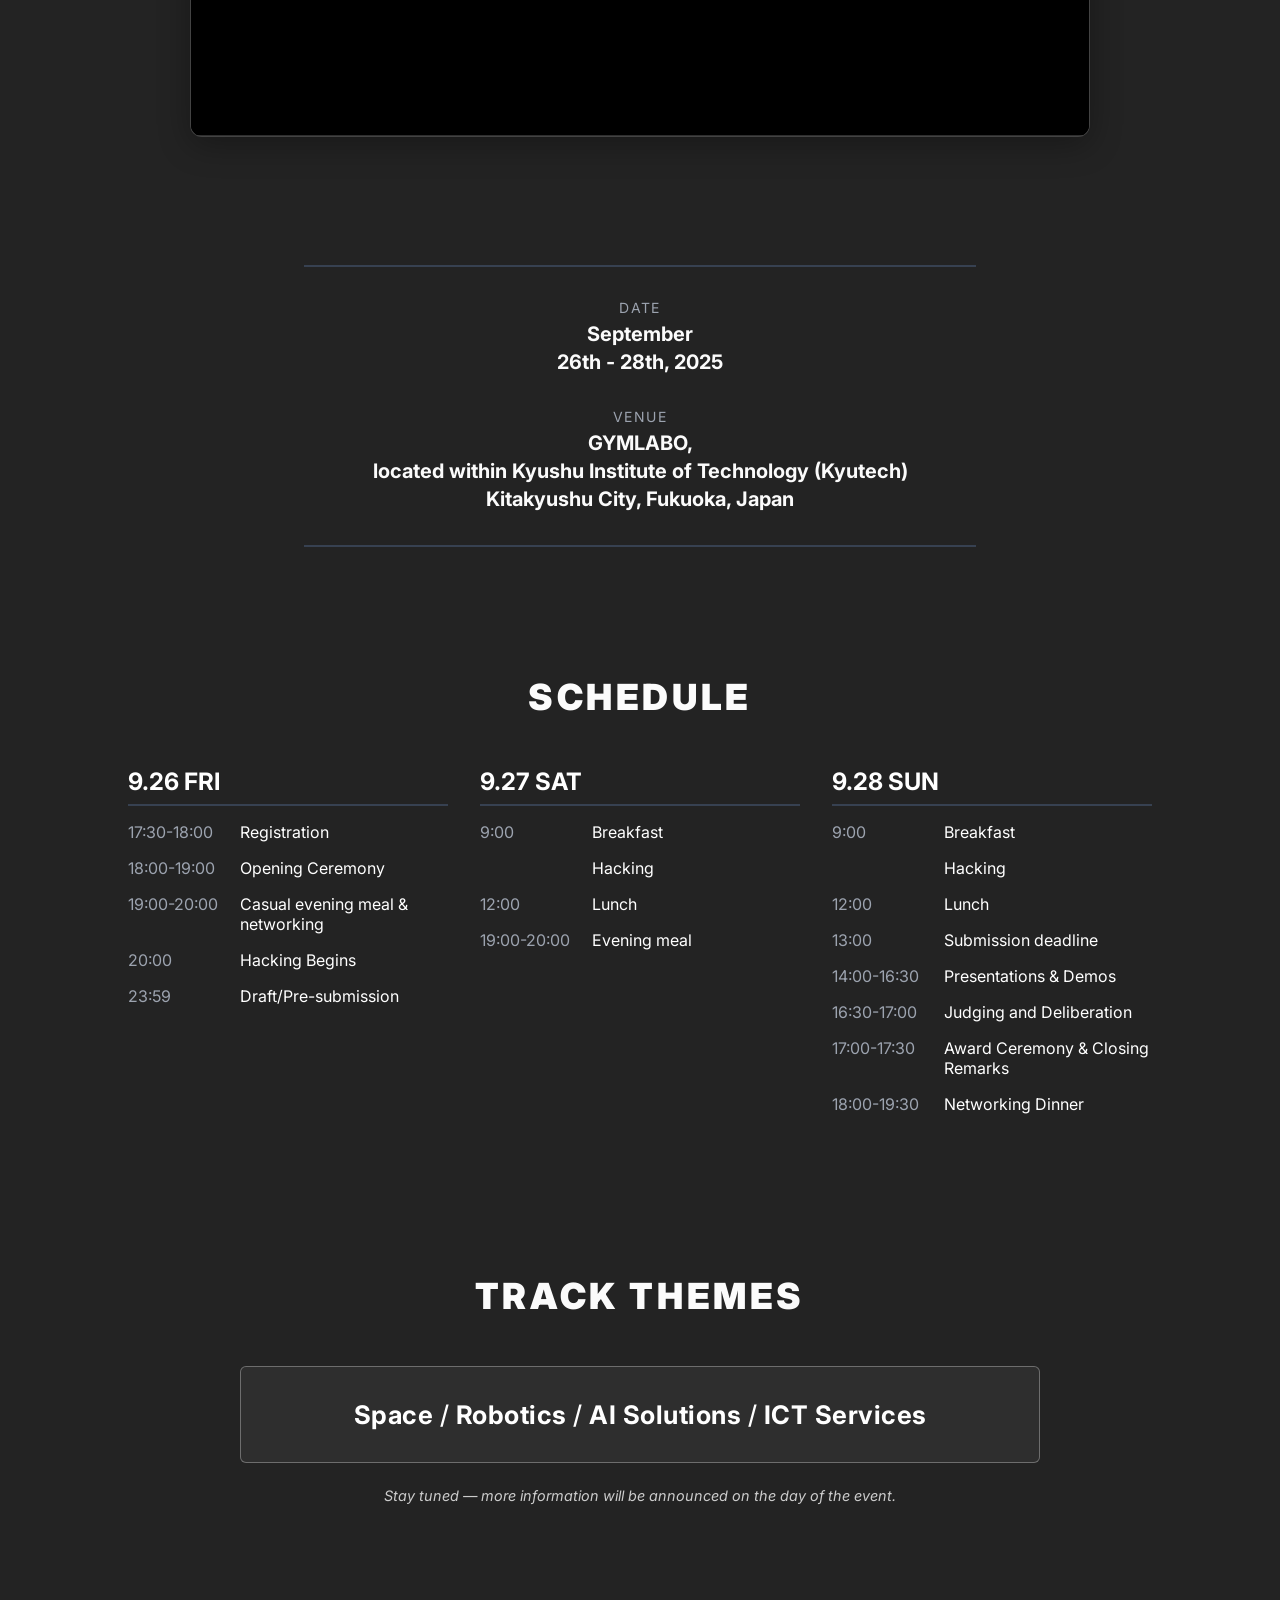
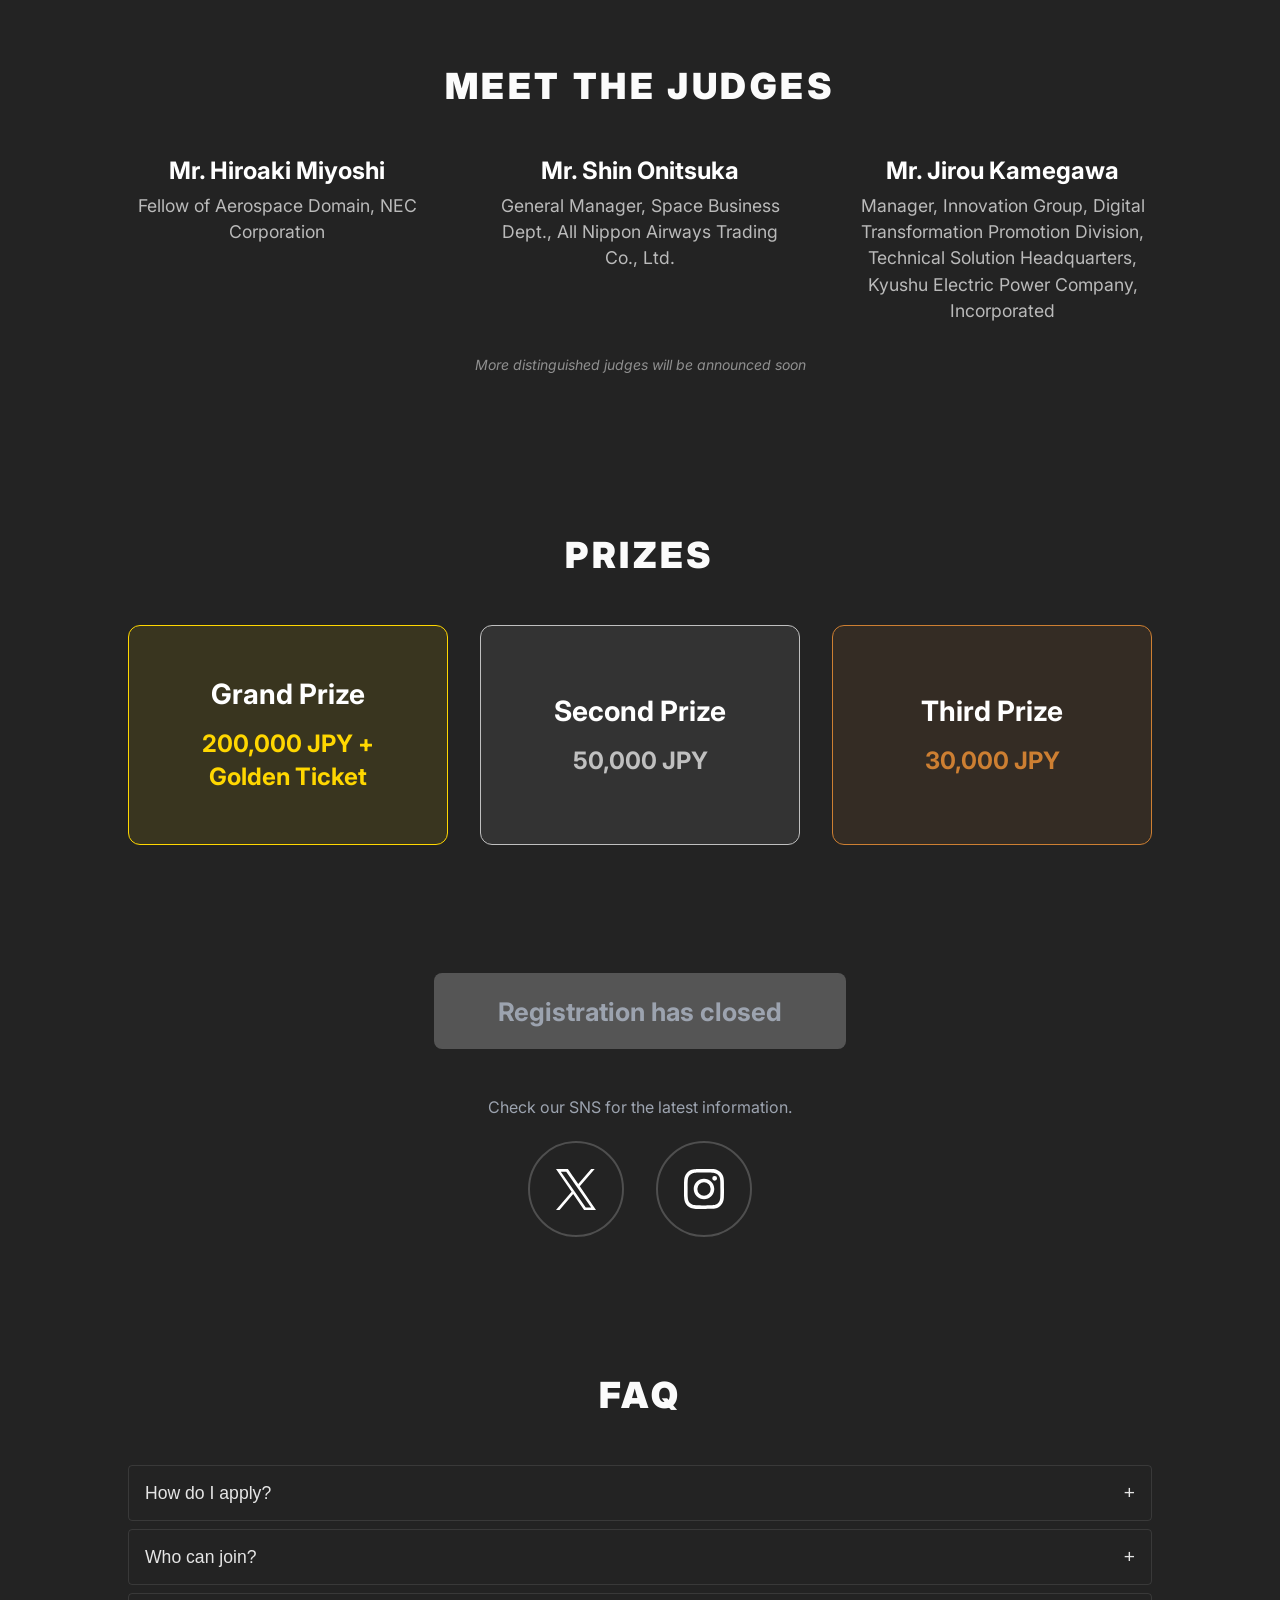
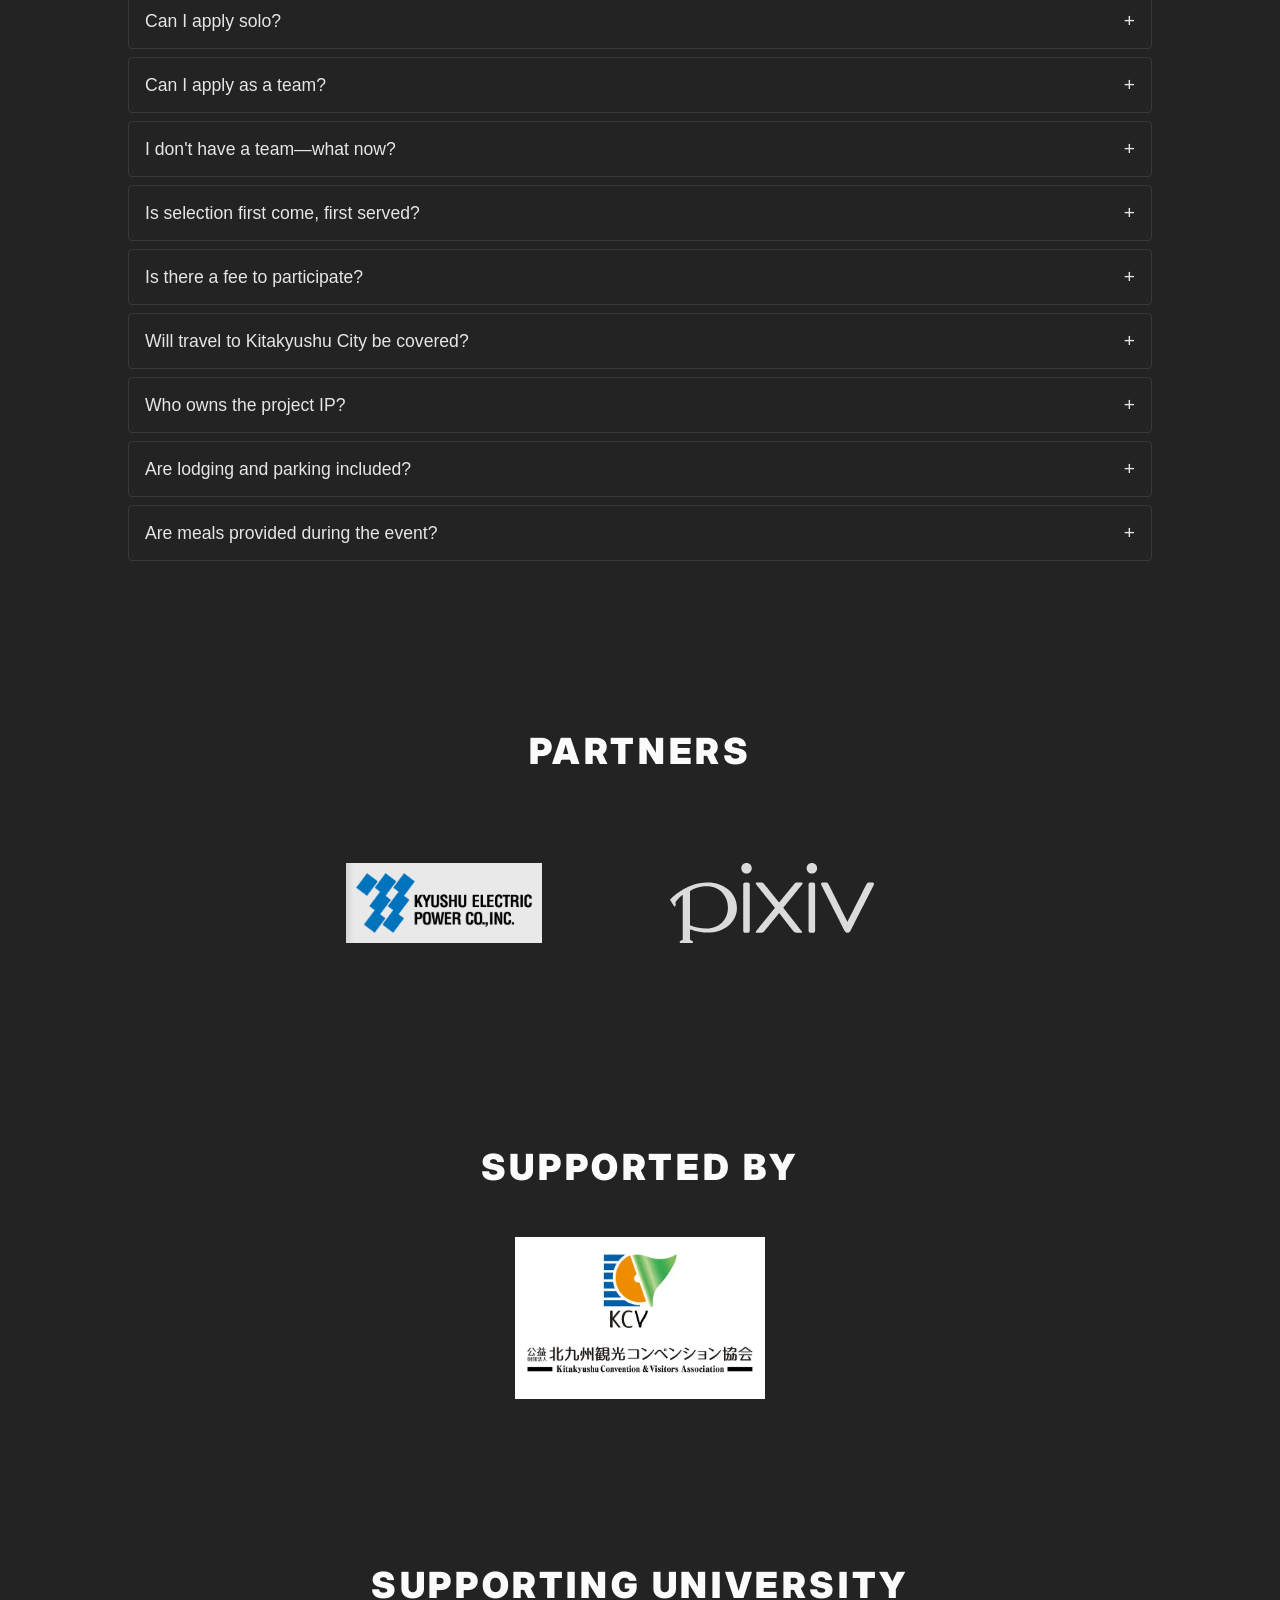
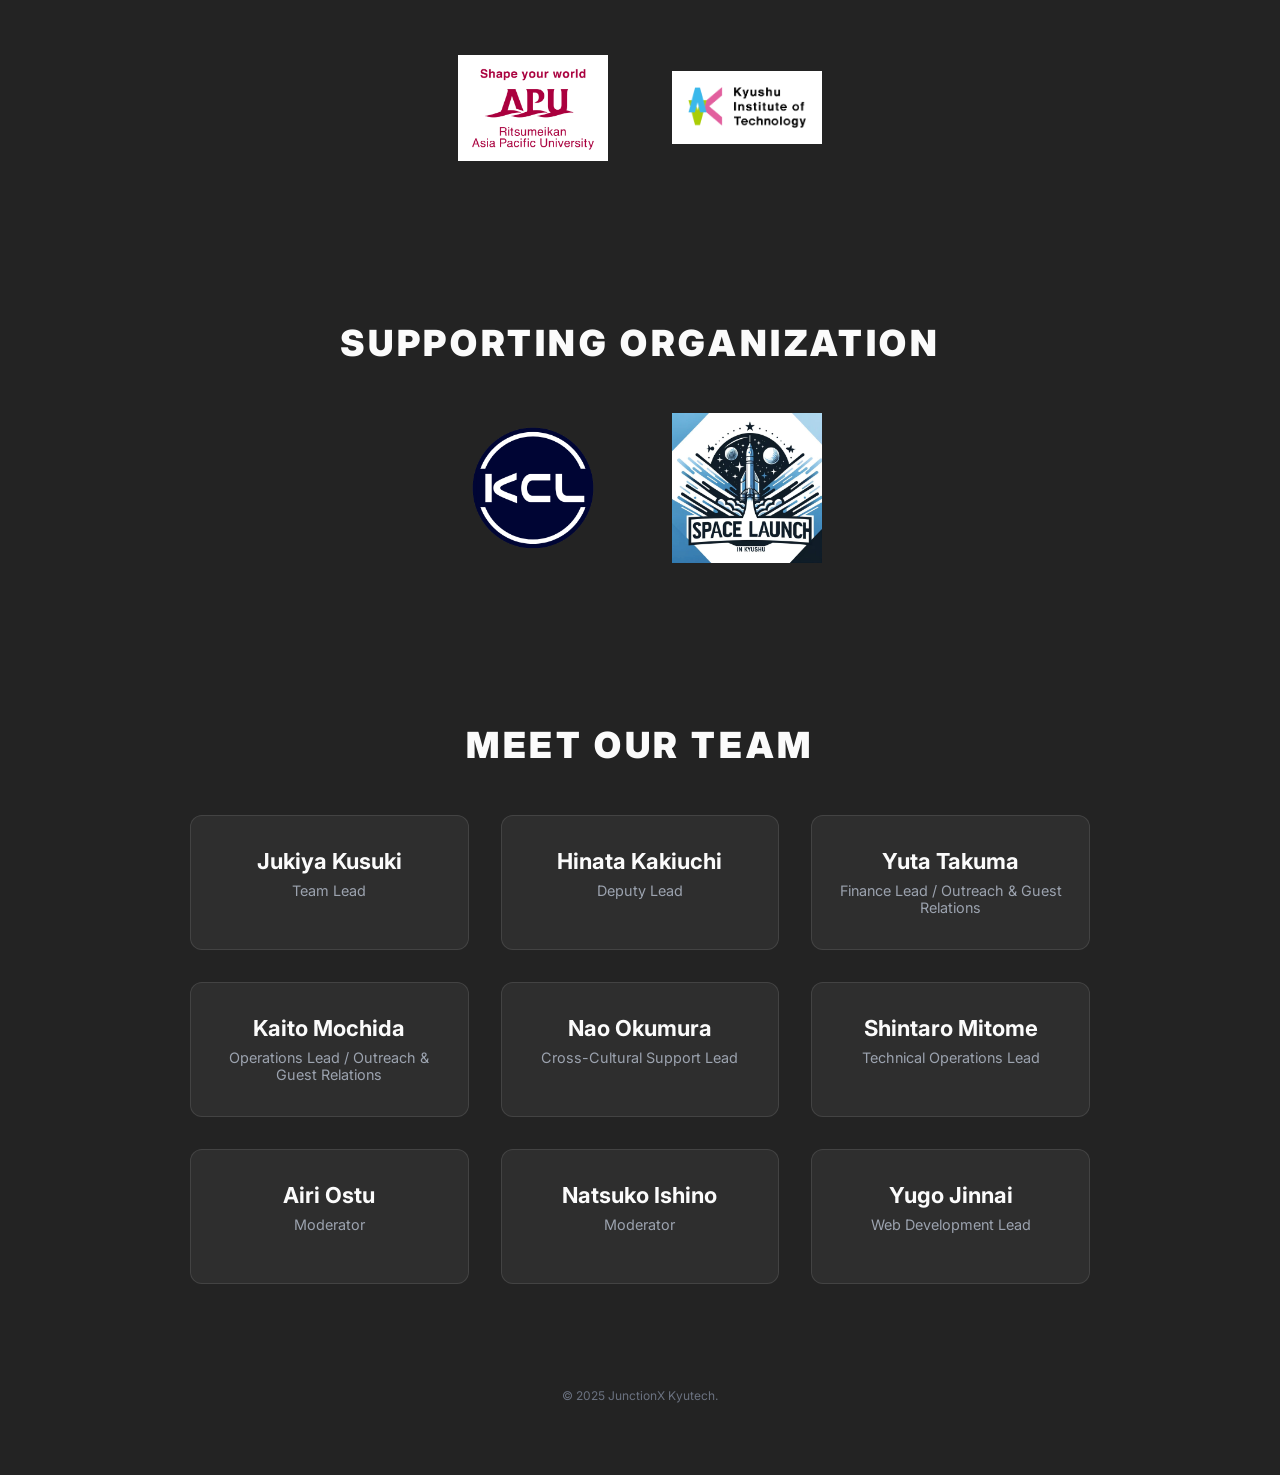
==== commit f04af2ef: "fix: SVG要素にtitleタグを追加" ====
--- a/2025/index.html
+++ b/2025/index.html
@@ -110,6 +110,7 @@
               loop
             >
               <source src="videos/report.mp4" type="video/mp4" />
+              <track kind="captions" src="" srclang="ja" label="日本語" />
               <p
                 class="video-fallback"
                 data-en="Your browser does not support the video tag. Please try using a modern browser."
@@ -125,6 +126,7 @@
                 fill="none"
                 xmlns="http://www.w3.org/2000/svg"
               >
+                <title>動画再生</title>
                 <circle
                   cx="12"
                   cy="12"
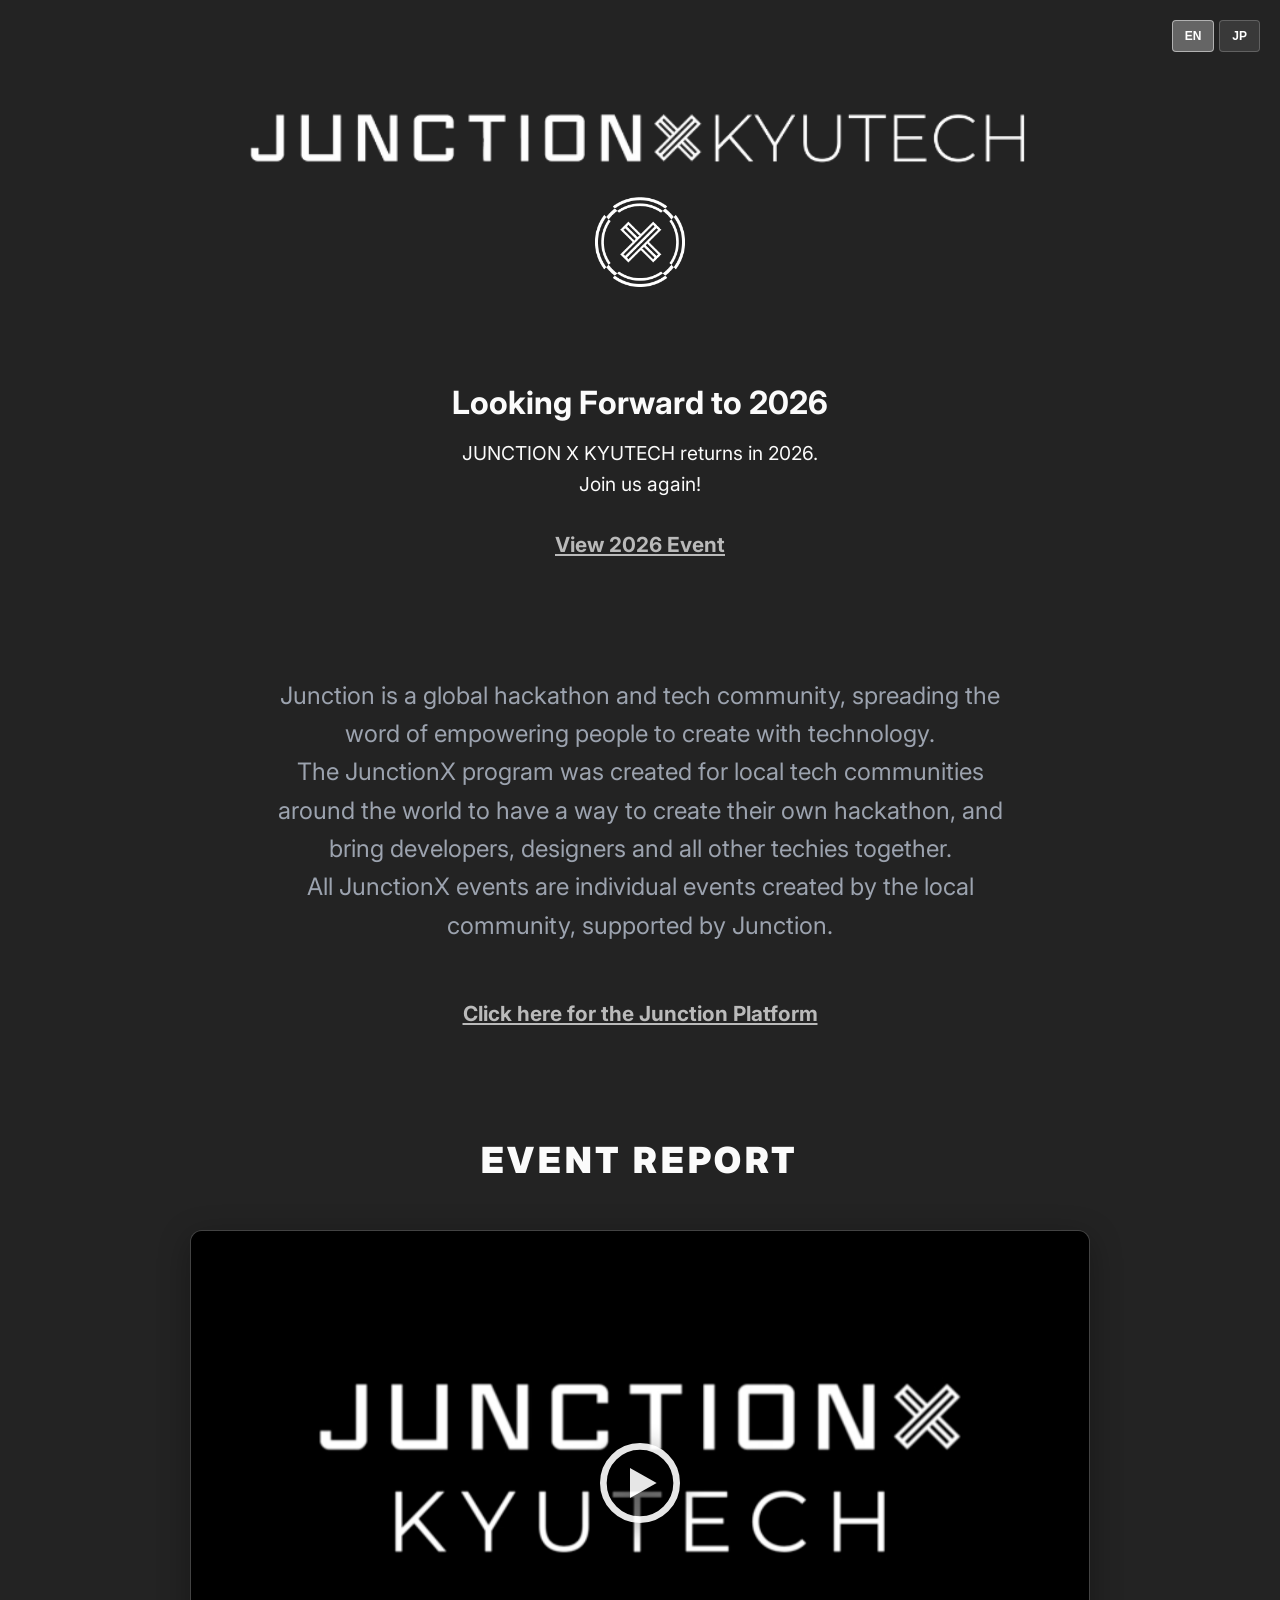
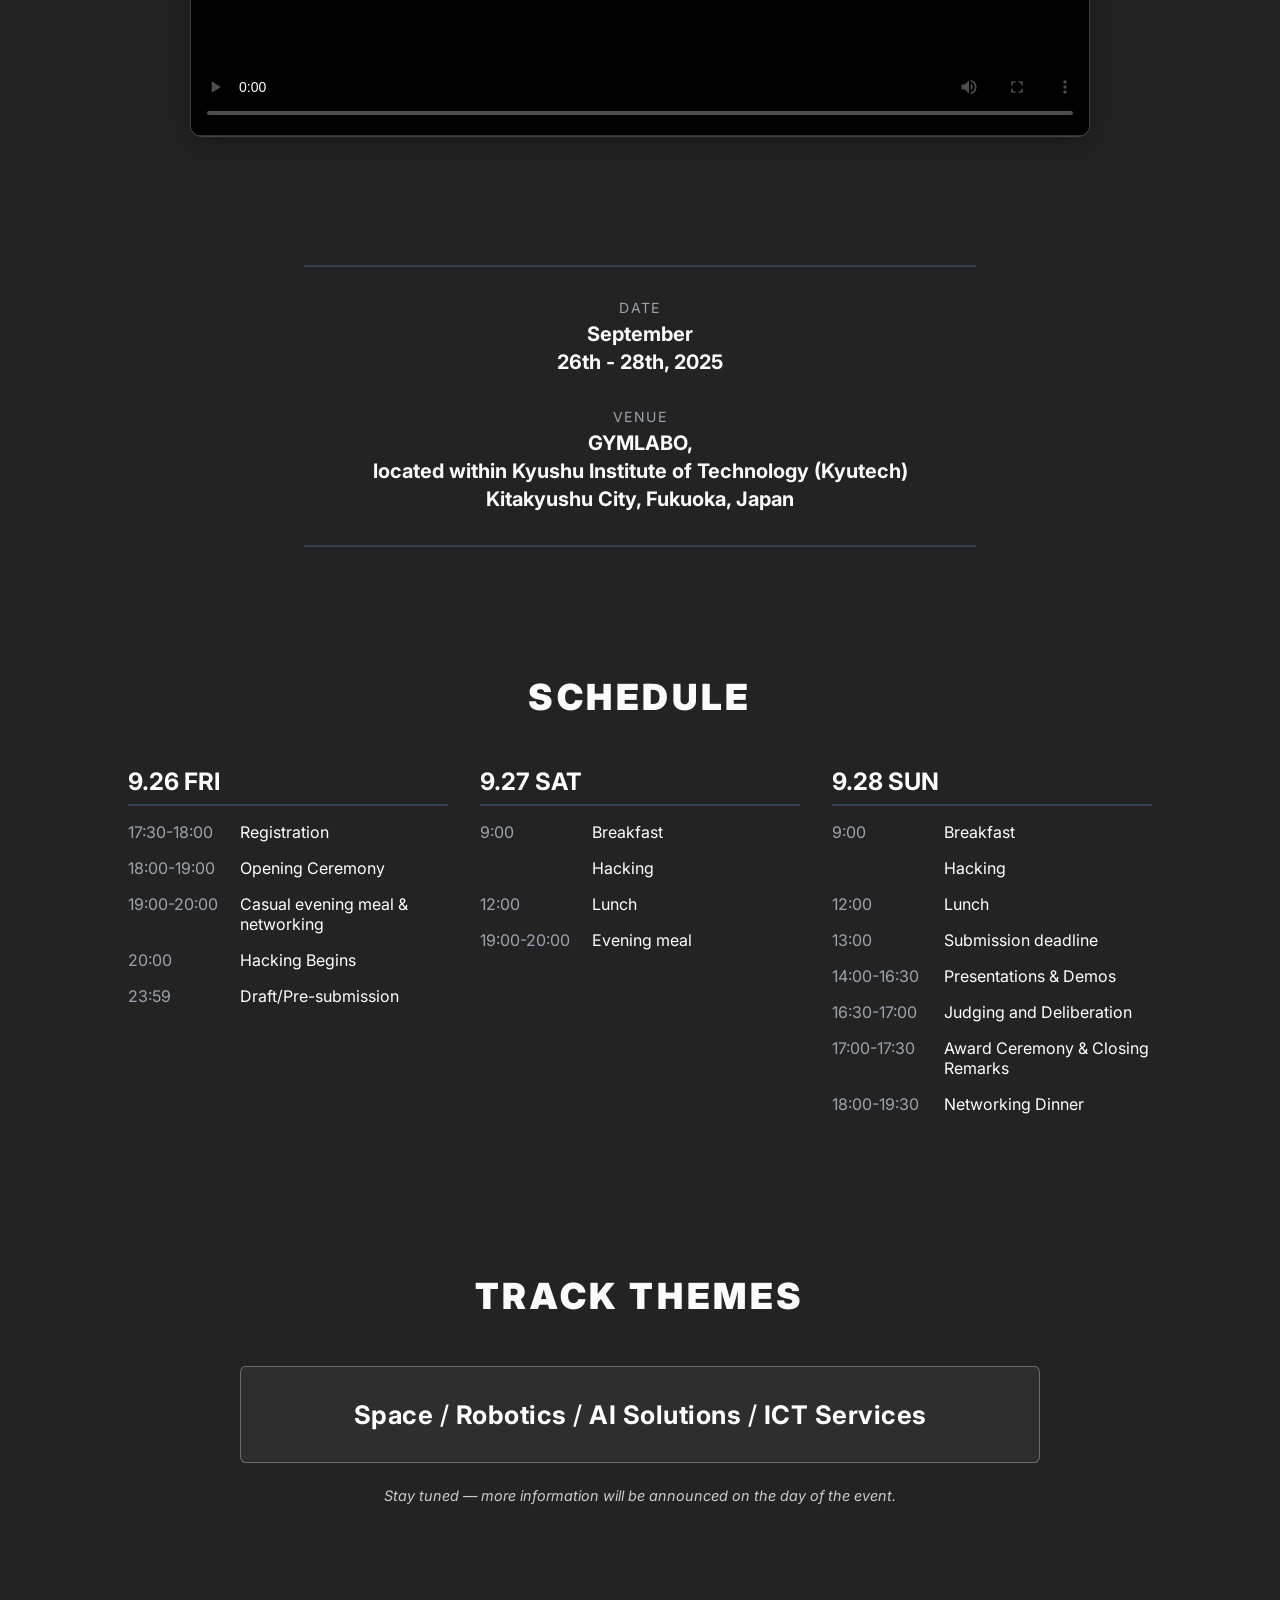
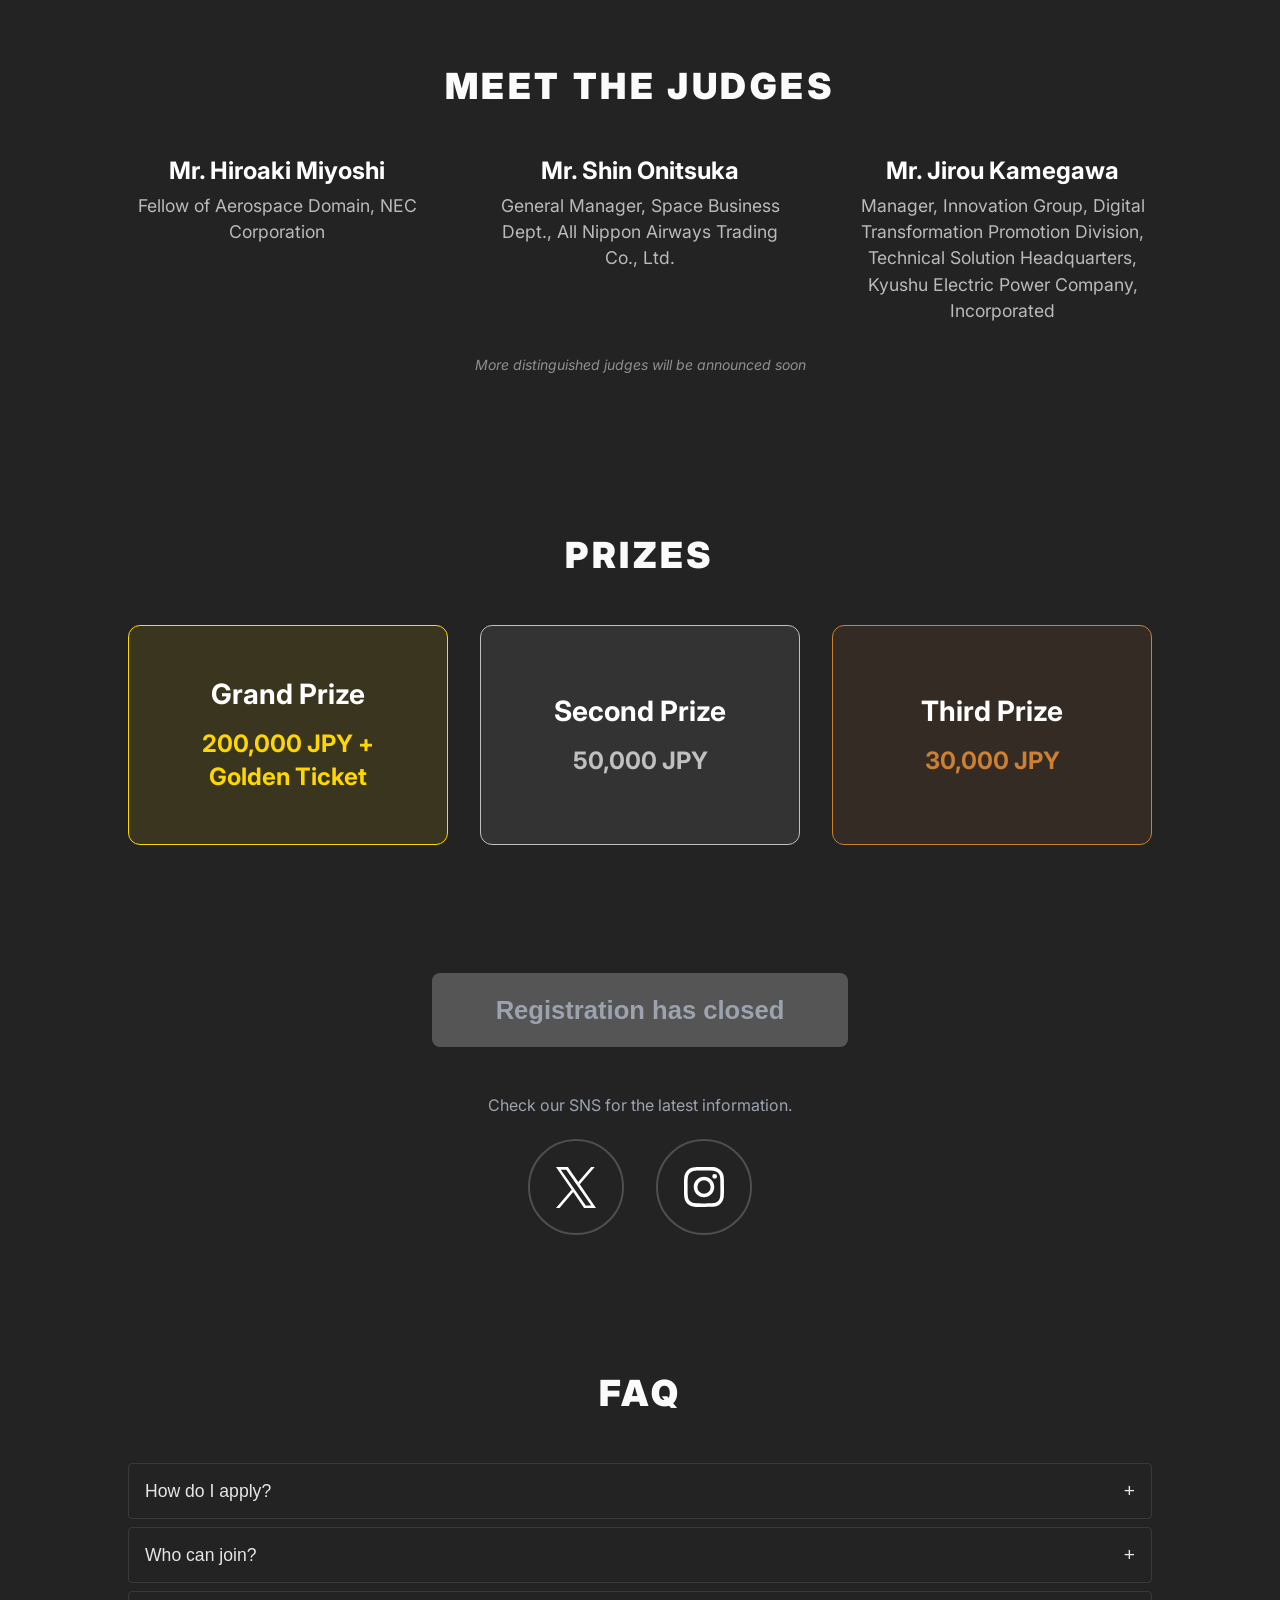
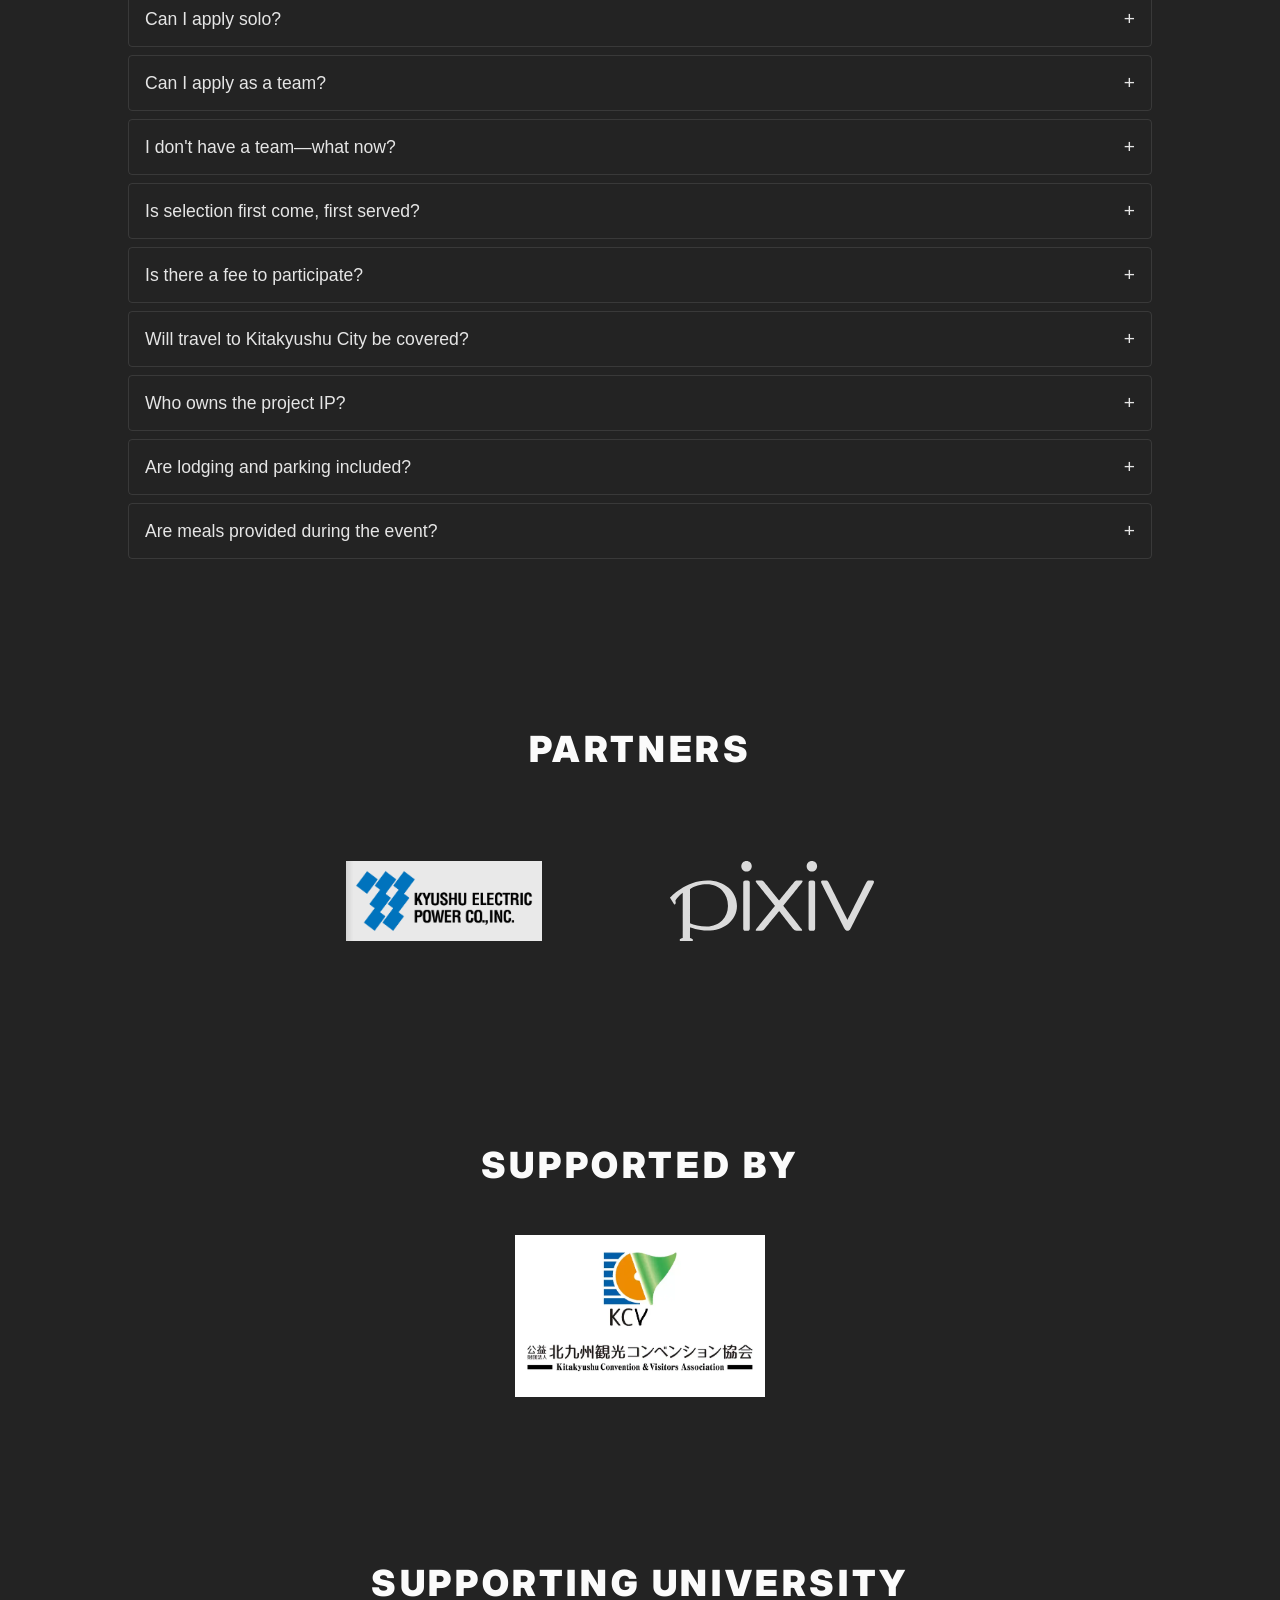
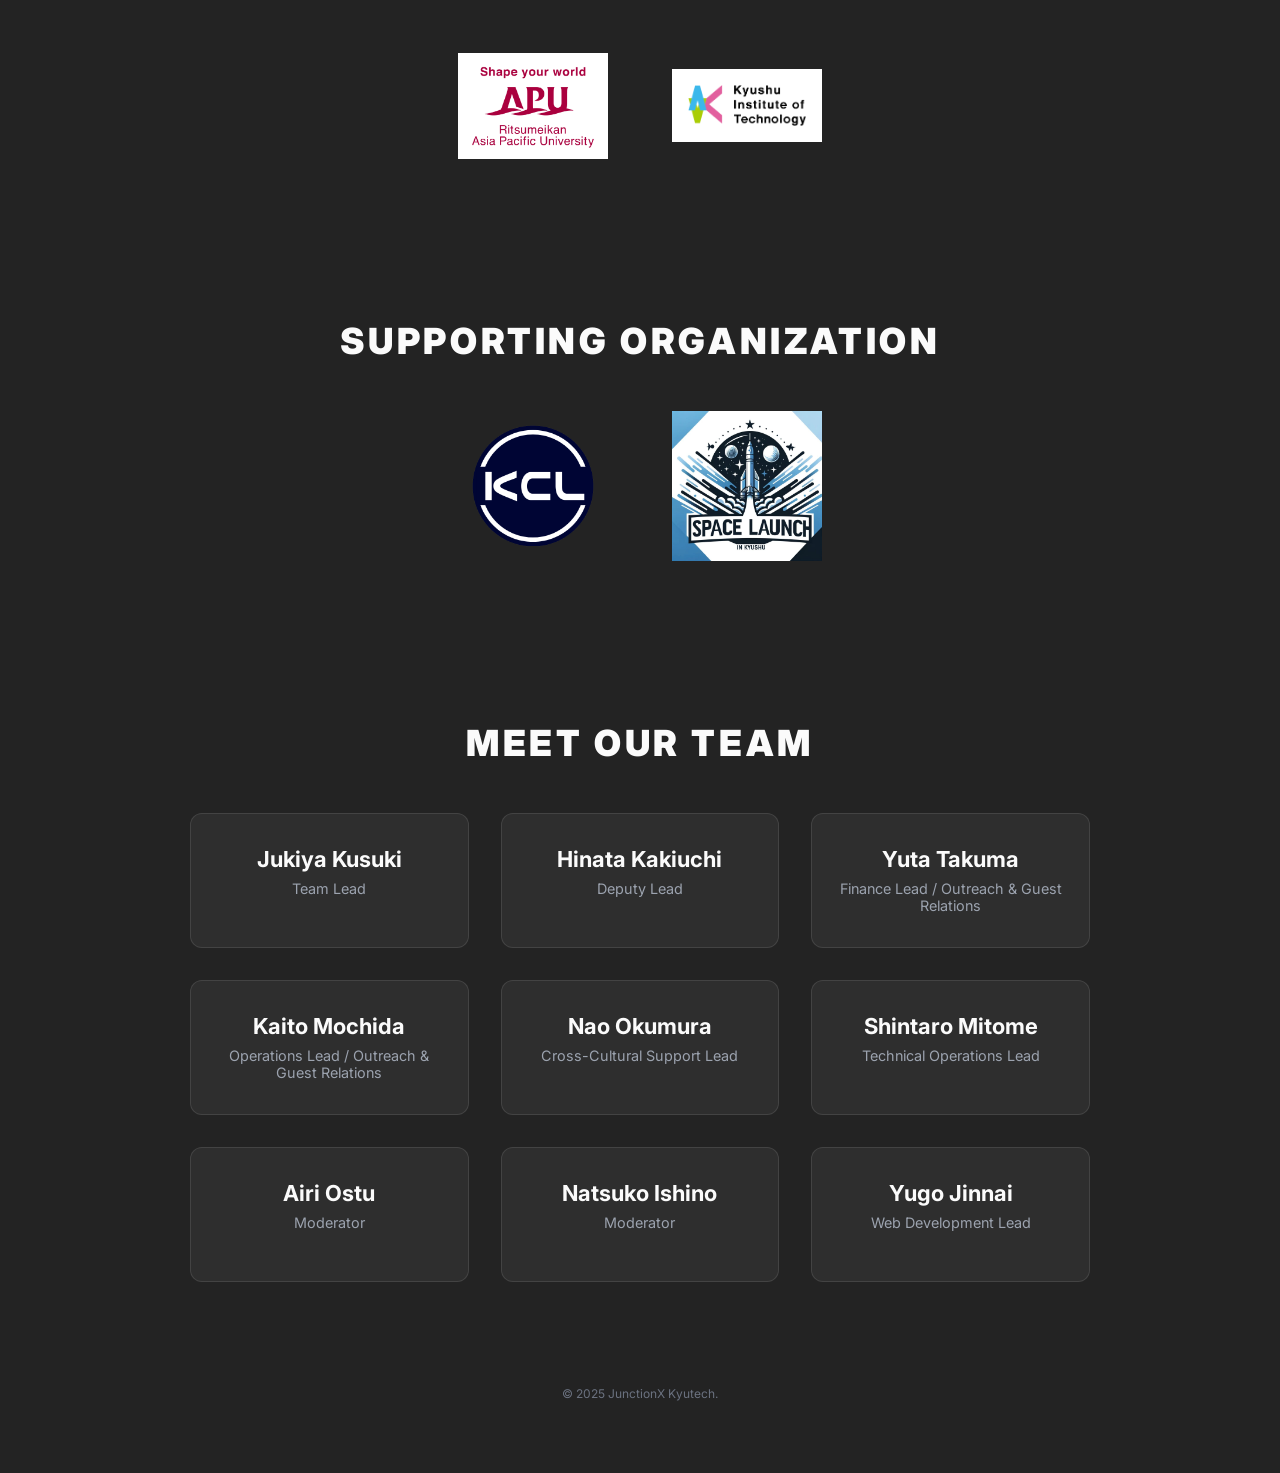
==== commit 8709c7bd: "fix: 募集終了ボタンをaタグからdisabledなbutton要素に変更" ====
--- a/2025/index.html
+++ b/2025/index.html
@@ -417,12 +417,13 @@
 
         <!-- 申し込みボタンとSNSリンク -->
         <div class="entry-section fade-in-up delay-4">
-          <a
-            href="#"
+          <button
+            type="button"
             class="entry-button disabled"
+            disabled
             data-en="Registration has closed"
             data-ja="募集は終了しました"
-            >Registration has closed</a
+            >Registration has closed</button
           >
           <p
             class="sns-info"
